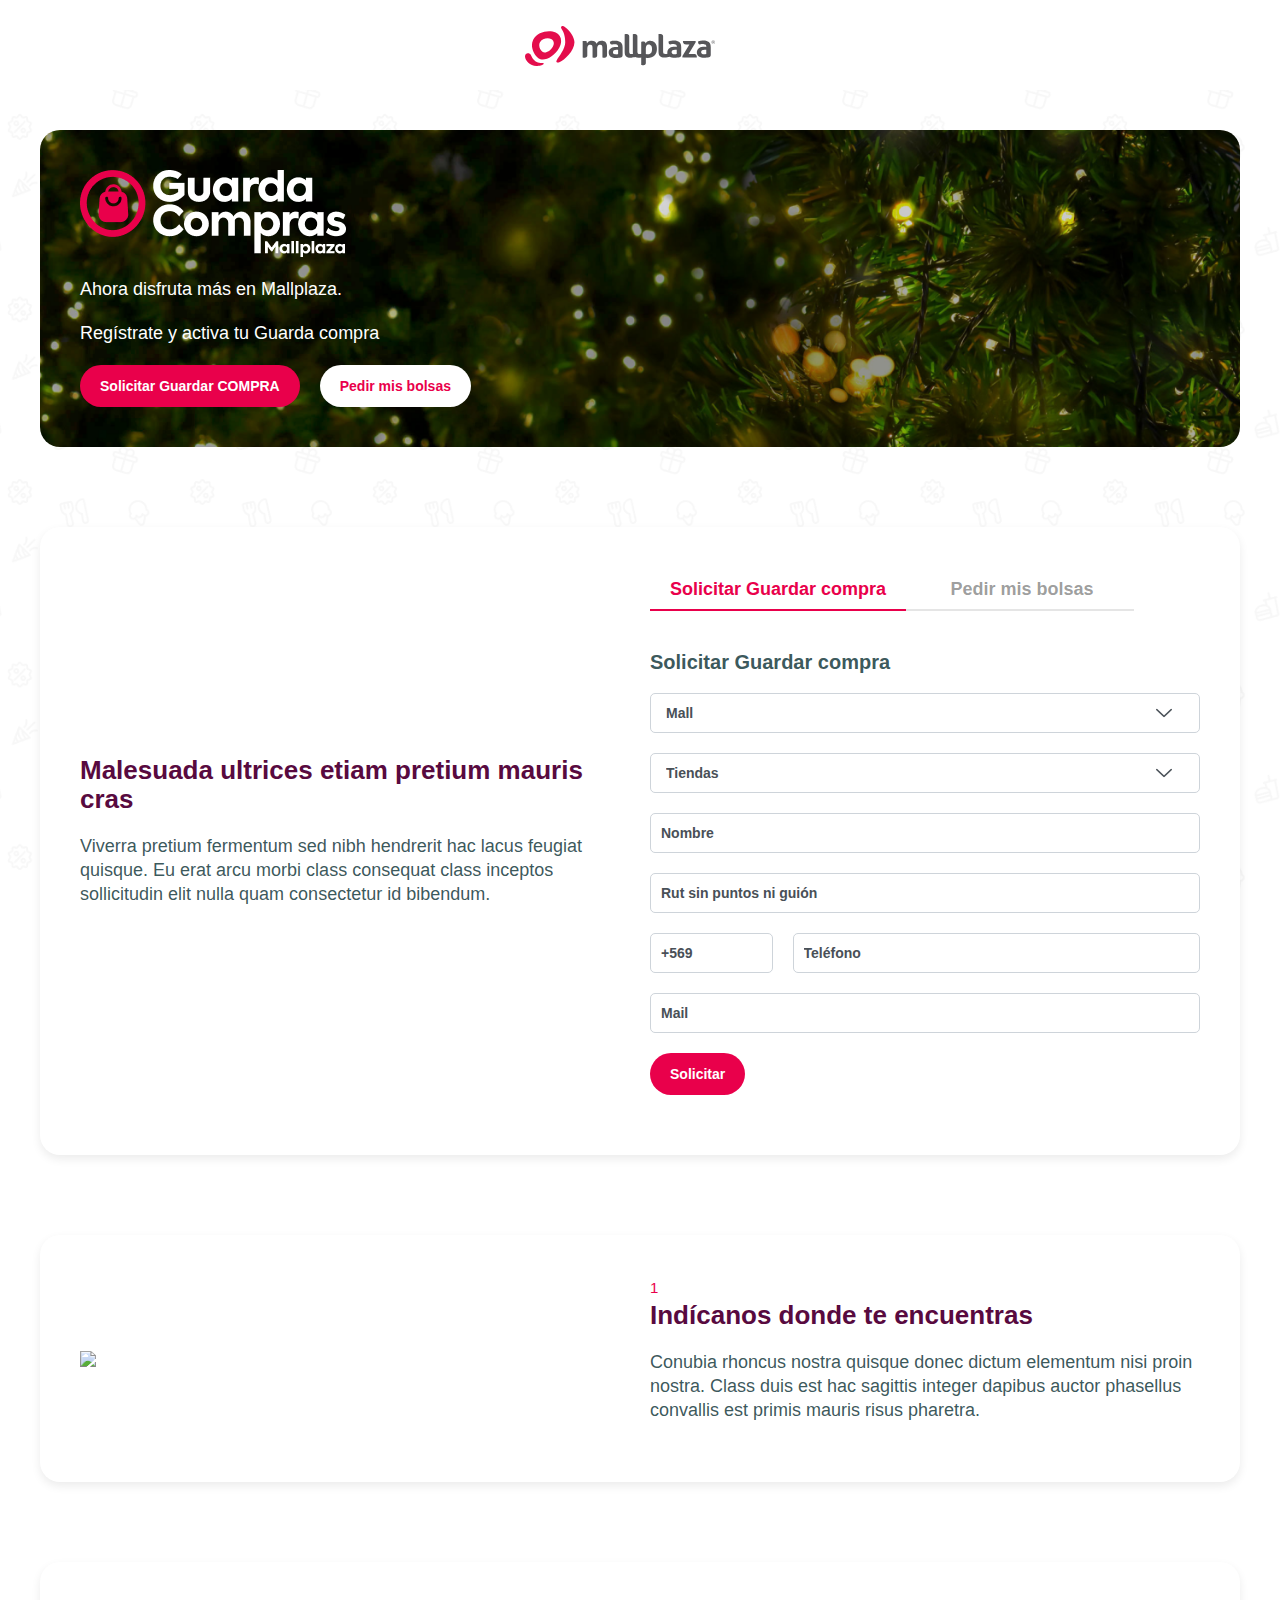
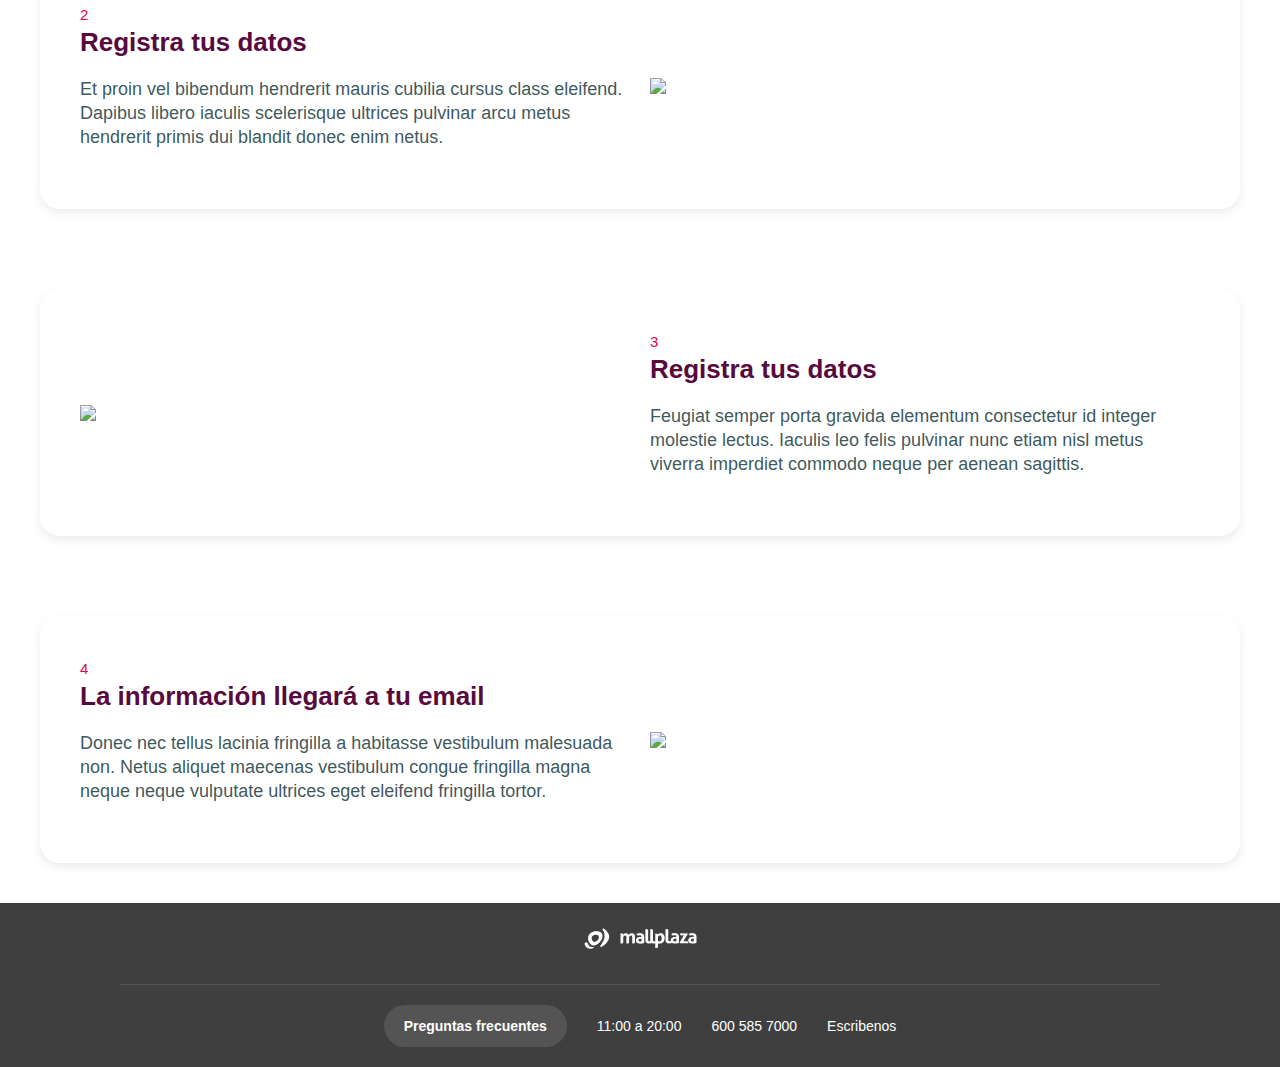
==== index.html @ b2e45ada "fix" ====
<!DOCTYPE html>
<html lang="es">
  <head>
    <title>Mall Plaza Guarda Compras</title>
    <meta charset="UTF-8">
    <link href="./img/icons/Isotipo_verde.svg" rel="shortcut icon">
    <link rel="stylesheet" href="https://fonts.googleapis.com/css2?family=Material+Symbols+Rounded:opsz,wght,FILL,GRAD@48,400,0,0">
    <meta name="viewport" content="width=device-width, initial-scale=1, maximum-scale=1">
    <link href="css/main.css?v=92781" rel="stylesheet" type="text/css">
    <script src="js/main.js?v=92781" type="text/javascript"></script>
    <!-- Meta tags facebook-->
    <meta property="og:title" content="#">
    <meta property="og:description" content="#">
    <meta property="og:image" content="#">
    <!-- Meta tags twitter cards-->
    <meta name="twitter:card" content="summary_large_image">
    <meta name="twitter:title" content="#">
    <meta name="twitter:description" content="#">
    <meta name="twitter:image" content="#">
  </head>
  <body>
    <header>
      <div class="header__primary">
        <div class="header__wrap">
          <div class="header__inner">
            <div class="header__logo"><a href="index.html"><img src="./img/icons/logo-mallplaza.svg"></a></div>
          </div>
        </div>
      </div>
    </header>
    <div id="sections">
      <section class="section--main">
        <div class="section__wrap"> 
          <div class="section__body">
            <div class="section__bg"> 
              <div class="bg"><img src="img/uploads/background-1.png"></div>
            </div>
            <div class="section__content">
              <div class="section__image"> <img src="img/icons/logo-guardacompras.png"></div>
              <p class="section__description">Ahora disfruta más en Mallplaza. </p>
              <p class="section__description">Regístrate y activa tu Guarda compra</p>
              <div class="section__buttons"><a data-goto=".section--form" data-tabs-1 class="btn">Solicitar Guardar COMPRA</a><a data-goto=".section--form" data-tabs-2 class="btn btn--white">Pedir mis bolsas</a></div>
            </div>
          </div>
        </div>
      </section>
      <section class="section--form">
        <div class="section__wrap">
          <div class="section__body">
            <div class="cols"> 
              <div class="section__flex"> 
                <div class="col-md-6">
                  <div class="section__content"> 
                    <h3 class="section__title">Malesuada ultrices etiam pretium mauris cras
                    </h3>
                    <p class="section__description">Viverra pretium fermentum sed nibh hendrerit hac lacus feugiat quisque. Eu erat arcu morbi class consequat class inceptos sollicitudin elit nulla quam consectetur id bibendum.
                    </p>
                  </div>
                </div>
                <div class="col-md-6">
                  <div class="section__tabs">
                    <div class="tabs"> 
                      <div class="tabs__header">
                        <div class="tab tab--option1 tab--current">Solicitar Guardar compra</div>
                        <div class="tab tab--option2">Pedir mis bolsas</div>
                      </div>
                      <div class="tabs__body">
                        <div class="tab tab--current">
                          <div class="section__form">
                            <h4>Solicitar Guardar compra</h4>
                            <form class="form">
                              <div class="cols"> 
                                <div class="col-md-12"> 
                                  <div class="form__element"> 
                                    <div class="form__input"> 
                                      <select name="#">
                                        <option value="#" disabled selected>Mall</option>
                                        <option value="#">Nulla curabitur placerat
                                        </option>
                                        <option value="#">Per luctus maecenas
                                        </option>
                                        <option value="#">Velit faucibus morbi
                                        </option>
                                        <option value="#">Sollicitudin imperdiet urna
                                        </option>
                                        <option value="#">In sem ultrices
                                        </option>
                                        <option value="#">Dictumst habitant varius
                                        </option>
                                      </select>
                                    </div>
                                  </div>
                                </div>
                                <div class="col-md-12"> 
                                  <div class="form__element"> 
                                    <div class="form__input"> 
                                      <select name="#">
                                        <option value="#" disabled selected>Tiendas</option>
                                        <option value="#">Est vitae tempus
                                        </option>
                                        <option value="#">Inceptos nunc condimentum
                                        </option>
                                        <option value="#">Tincidunt a nam
                                        </option>
                                        <option value="#">Faucibus mauris tincidunt
                                        </option>
                                        <option value="#">Imperdiet libero tortor
                                        </option>
                                        <option value="#">In consequat id
                                        </option>
                                      </select>
                                    </div>
                                  </div>
                                </div>
                                <div class="col-md-12"> 
                                  <div class="form__element"> 
                                    <div class="form__input"> 
                                      <input type="text" name="#" placeholder="Nombre">
                                    </div>
                                  </div>
                                </div>
                                <div class="col-md-12"> 
                                  <div class="form__element"> 
                                    <div class="form__input"> 
                                      <input type="text" name="#" placeholder="Rut sin puntos ni guión">
                                    </div>
                                  </div>
                                </div>
                                <div class="col-md-3">
                                  <div class="form__element"> 
                                    <div class="form__input"> 
                                      <input type="text" name="#" value="+569" disabled>
                                    </div>
                                  </div>
                                </div>
                                <div class="col-md-9">
                                  <div class="form__element"> 
                                    <div class="form__input"> 
                                      <input type="text" name="#" placeholder="Teléfono">
                                    </div>
                                  </div>
                                </div>
                                <div class="col-md-12">
                                  <div class="form__element"> 
                                    <div class="form__input"> 
                                      <input type="text" name="#" placeholder="Mail">
                                    </div>
                                  </div>
                                </div>
                                <div class="col-md-12">
                                  <button class="btn">Solicitar</button>
                                </div>
                              </div>
                            </form>
                          </div>
                        </div>
                        <div class="tab">
                          <div class="section__form">
                            <h4>Pedir mis bolsas</h4>
                            <form class="form">
                              <div class="cols"> 
                                <div class="col-md-12"> 
                                  <div class="form__element"> 
                                    <div class="form__input"> 
                                      <select name="#">
                                        <option value="#" disabled selected>Mall</option>
                                        <option value="#">Maecenas ornare dui
                                        </option>
                                        <option value="#">Himenaeos accumsan eleifend
                                        </option>
                                        <option value="#">Odio tincidunt libero
                                        </option>
                                        <option value="#">Dui sem nunc
                                        </option>
                                        <option value="#">Mattis justo massa
                                        </option>
                                        <option value="#">Cursus cursus et
                                        </option>
                                      </select>
                                    </div>
                                  </div>
                                </div>
                                <div class="col-md-12"> 
                                  <div class="form__element"> 
                                    <div class="form__input"> 
                                      <select name="#">
                                        <option value="#" disabled selected>Tiendas</option>
                                        <option value="#">Venenatis at egestas
                                        </option>
                                        <option value="#">Etiam volutpat convallis
                                        </option>
                                        <option value="#">Mauris cras tempor
                                        </option>
                                        <option value="#">Nunc accumsan iaculis
                                        </option>
                                        <option value="#">Dapibus suscipit nunc
                                        </option>
                                        <option value="#">Venenatis nam iaculis
                                        </option>
                                      </select>
                                    </div>
                                  </div>
                                </div>
                                <div class="col-md-12"> 
                                  <div class="form__element"> 
                                    <div class="form__input"> 
                                      <input type="text" name="#" placeholder="Nombre">
                                    </div>
                                  </div>
                                </div>
                                <div class="col-md-12"> 
                                  <div class="form__element"> 
                                    <div class="form__input"> 
                                      <input type="text" name="#" placeholder="Rut sin puntos ni guión">
                                    </div>
                                  </div>
                                </div>
                                <div class="col-md-3">
                                  <div class="form__element"> 
                                    <div class="form__input"> 
                                      <input type="text" name="#" value="+569" disabled>
                                    </div>
                                  </div>
                                </div>
                                <div class="col-md-9">
                                  <div class="form__element"> 
                                    <div class="form__input"> 
                                      <input type="text" name="#" placeholder="Teléfono">
                                    </div>
                                  </div>
                                </div>
                                <div class="col-md-12">
                                  <div class="form__element"> 
                                    <div class="form__input"> 
                                      <input type="text" name="#" placeholder="Mail">
                                    </div>
                                  </div>
                                </div>
                                <div class="col-md-12">
                                  <button class="btn">Solicitar</button>
                                </div>
                              </div>
                            </form>
                          </div>
                        </div>
                      </div>
                    </div>
                  </div>
                </div>
              </div>
            </div>
          </div>
        </div>
      </section>
      <section class="section--media"> 
        <div class="section__wrap"> 
          <div class="section__body"> 
            <div class="cols"> 
              <div class="section__flex"> 
                <div class="col-md-6"> 
                  <div class="section__image"><img src="img/uploads/image-1.png"></div>
                </div>
                <div class="col-md-6"> 
                  <div class="section__content"><span class="section__step">1</span>
                    <h3 class="section__title">Indícanos donde te encuentras</h3>
                    <p class="section__description">Conubia rhoncus nostra quisque donec dictum elementum nisi proin nostra. Class duis est hac sagittis integer dapibus auctor phasellus convallis est primis mauris risus pharetra.
                    </p>
                  </div>
                </div>
              </div>
            </div>
          </div>
        </div>
      </section>
      <section class="section--media"> 
        <div class="section__wrap"> 
          <div class="section__body"> 
            <div class="cols"> 
              <div class="section__flex"> 
                <div class="col-md-6 col-md-push-6"> 
                  <div class="section__image"><img src="img/uploads/image-2.png"></div>
                </div>
                <div class="col-md-6 col-md-pull-6"> 
                  <div class="section__content"><span class="section__step">2</span>
                    <h3 class="section__title">Registra tus datos</h3>
                    <p class="section__description">Et proin vel bibendum hendrerit mauris cubilia cursus class eleifend. Dapibus libero iaculis scelerisque ultrices pulvinar arcu metus hendrerit primis dui blandit donec enim netus.
                    </p>
                  </div>
                </div>
              </div>
            </div>
          </div>
        </div>
      </section>
      <section class="section--media"> 
        <div class="section__wrap"> 
          <div class="section__body"> 
            <div class="cols"> 
              <div class="section__flex"> 
                <div class="col-md-6"> 
                  <div class="section__image"><img src="img/uploads/image-3.png"></div>
                </div>
                <div class="col-md-6"> 
                  <div class="section__content"><span class="section__step">3</span>
                    <h3 class="section__title">Registra tus datos</h3>
                    <p class="section__description">Feugiat semper porta gravida elementum consectetur id integer molestie lectus. Iaculis leo felis pulvinar nunc etiam nisl metus viverra imperdiet commodo neque per aenean sagittis.
                    </p>
                  </div>
                </div>
              </div>
            </div>
          </div>
        </div>
      </section>
      <section class="section--media"> 
        <div class="section__wrap"> 
          <div class="section__body"> 
            <div class="cols"> 
              <div class="section__flex"> 
                <div class="col-md-6 col-md-push-6"> 
                  <div class="section__image"><img src="img/uploads/image-4.png"></div>
                </div>
                <div class="col-md-6 col-md-pull-6"> 
                  <div class="section__content"><span class="section__step">4</span>
                    <h3 class="section__title">La información llegará a tu email</h3>
                    <p class="section__description">Donec nec tellus lacinia fringilla a habitasse vestibulum malesuada non. Netus aliquet maecenas vestibulum congue fringilla magna neque neque vulputate ultrices eget eleifend fringilla tortor.
                    </p>
                  </div>
                </div>
              </div>
            </div>
          </div>
        </div>
      </section>
    </div>
    <footer>
      <div class="footer__wrap"> 
        <div class="footer__logos"> <img src="./img/uploads/Vector.png"><img src="./img/uploads/Vector-1.png"></div>
        <div class="footer__icons">
          <ul>
            <li href="#" class="a btn">Preguntas frecuentes</li>
            <li class="footer__hour">11:00 a 20:00</li>
            <li class="p footer__phone">600 585 7000</li>
            <li class="p footer__mail">Escribenos</li>
          </ul>
        </div>
      </div>
    </footer>
  </body>
</html>
---- css/main.css ----
span {
  color: #e9004b;
}
.clearfix:before,
.clearfix:after {
  content: " ";
  display: table;
}
.clearfix:after {
  clear: both;
}
.pull-right {
  float: right !important;
}
.pull-left {
  float: left !important;
}
.hide {
  display: none !important;
}
.show {
  display: block !important;
}
.invisible {
  visibility: hidden;
}
.hidden {
  display: none !important;
}
.affix {
  position: fixed;
}
* {
  margin: 0;
  padding: 0;
  border: 0;
  outline: 0;
  -moz-box-sizing: border-box;
       box-sizing: border-box;
}
body {
  -webkit-font-smoothing: antialiased;
  background: url("../img/uploads/fondo-body-mallplaza.png") no-repeat center center fixed;
  background-size: cover;
}
body,
button,
input,
textarea,
select {
  font-family: 'AktivGrotesk ', sans-serif;
  font-size: 16px;
  line-height: 22px;
  color: rgba(6,44,48,0.8);
}
a,
button,
input,
textarea,
select {
  transition: 0.2s ease;
}
a {
  color: rgba(6,44,48,0.8);
  text-decoration: none;
}
a.a-classic {
  text-decoration: underline;
}
a:hover {
  cursor: pointer;
}
button:hover,
select:hover,
label:hover,
input[type='checkbox']:hover,
input[type='radio']:hover {
  cursor: pointer;
}
h1,
h2,
h3,
h4,
h5,
.h1,
.h2,
.h3,
.h4,
.h5 {
  margin-bottom: 20px;
  font-family: 'AktivGrotesk ', sans-serif;
  font-weight: 600;
}
p {
  margin-bottom: 20px;
}
h1,
.h1 {
  font-size: 32px;
  line-height: 36px;
}
@media (min-width: 960px) {
  h1,
  .h1 {
    font-size: 50px;
    line-height: 56px;
  }
}
h2,
.h2 {
  font-size: 26px;
  line-height: 29px;
}
@media (min-width: 720px) {
  h2,
  .h2 {
    font-size: 32px;
    line-height: 36px;
  }
}
h3,
.h3 {
  font-size: 20px;
  line-height: 22px;
}
@media (min-width: 480px) {
  h3,
  .h3 {
    font-size: 26px;
    line-height: 29px;
  }
}
h4,
.h4 {
  font-size: 16px;
  line-height: 22px;
}
@media (min-width: 480px) {
  h4,
  .h4 {
    font-size: 20px;
    line-height: 22px;
  }
}
h5,
.h5 {
  font-size: 14px;
  line-height: 16px;
}
ul,
ol {
  list-style-type: none;
}
img {
  display: block;
  width: auto;
  height: auto;
  max-width: 100%;
  margin: 0 auto;
}
svg {
  display: block;
  max-width: 100%;
}
.material-symbols-rounded {
  color: #e9004b;
}
.col-xs-1,
.col-sm-1,
.col-md-1,
.col-lg-1,
.col-xs-2,
.col-sm-2,
.col-md-2,
.col-lg-2,
.col-xs-3,
.col-sm-3,
.col-md-3,
.col-lg-3,
.col-xs-4,
.col-sm-4,
.col-md-4,
.col-lg-4,
.col-xs-5,
.col-sm-5,
.col-md-5,
.col-lg-5,
.col-xs-6,
.col-sm-6,
.col-md-6,
.col-lg-6,
.col-xs-7,
.col-sm-7,
.col-md-7,
.col-lg-7,
.col-xs-8,
.col-sm-8,
.col-md-8,
.col-lg-8,
.col-xs-9,
.col-sm-9,
.col-md-9,
.col-lg-9,
.col-xs-10,
.col-sm-10,
.col-md-10,
.col-lg-10,
.col-xs-11,
.col-sm-11,
.col-md-11,
.col-lg-11,
.col-xs-12,
.col-sm-12,
.col-md-12,
.col-lg-12 {
  position: relative;
  min-height: 1px;
  padding-left: 10px;
  padding-right: 10px;
}
.row {
  margin-left: -10px;
  margin-right: -10px;
}
.row:before,
.row:after {
  content: " ";
  display: table;
}
.row:after {
  clear: both;
}
.cols {
  margin-left: -10px;
  margin-right: -10px;
}
.cols:before,
.cols:after {
  content: " ";
  display: table;
}
.cols:after {
  clear: both;
}
.cols>div {
  -moz-box-sizing: border-box;
       box-sizing: border-box;
  margin-bottom: 20px;
}
.cols:last-child {
  margin-bottom: -20px;
}
.cols.cols--0 {
  margin-left: 0;
  margin-right: 0;
}
.cols.cols--0:before,
.cols.cols--0:after {
  content: " ";
  display: table;
}
.cols.cols--0:after {
  clear: both;
}
.cols.cols--0>div {
  padding-left: 0;
  padding-right: 0;
  margin-bottom: 0;
}
.cols.cols--0:last-child {
  margin-bottom: 0;
}
.cols.cols--sm {
  margin-left: -5px;
  margin-right: -5px;
}
.cols.cols--sm:before,
.cols.cols--sm:after {
  content: " ";
  display: table;
}
.cols.cols--sm:after {
  clear: both;
}
.cols.cols--sm>div {
  padding-left: 5px;
  padding-right: 5px;
  margin-bottom: 10px;
}
.cols.cols--sm:last-child {
  margin-bottom: -10px;
}
@media (max-width: 720px) {
  .cols.cols--scroll {
    overflow: auto;
    -webkit-overflow-scrolling: touch;
    white-space: nowrap;
    margin: 0 -20px -20px;
    padding: 0 20px 20px;
  }
  .cols.cols--scroll>div {
    display: inline-block;
    vertical-align: top;
    width: 300px;
    white-space: normal;
    margin: 0;
  }
  .cols.cols--scroll>div:last-child {
    margin-right: 15px;
  }
}
@media (max-width: 720px) {
  .cols.cols--min {
    margin-left: 0;
    margin-right: 0;
    margin-left: -5px;
    margin-right: -5px;
  }
  .cols.cols--min:before,
  .cols.cols--min:after {
    content: " ";
    display: table;
  }
  .cols.cols--min:after {
    clear: both;
  }
  .cols.cols--min>div {
    padding-left: 5px;
    padding-right: 5px;
    margin-bottom: 10px;
  }
  .cols.cols--min:last-child {
    margin-bottom: -10px;
  }
}
@media (min-width: 960px) {
  .cols.cols--md {
    margin-left: -20px;
    margin-right: -20px;
  }
  .cols.cols--md:before,
  .cols.cols--md:after {
    content: " ";
    display: table;
  }
  .cols.cols--md:after {
    clear: both;
  }
  .cols.cols--md>div {
    padding-left: 20px;
    padding-right: 20px;
    margin-bottom: 40px;
  }
  .cols.cols--md:last-child {
    margin-bottom: -40px;
  }
}
@media (min-width: 960px) {
  .cols.cols-gutter-2 {
    margin-left: -20px;
    margin-right: -20px;
  }
  .cols.cols-gutter-2:before,
  .cols.cols-gutter-2:after {
    content: " ";
    display: table;
  }
  .cols.cols-gutter-2:after {
    clear: both;
  }
  .cols.cols-gutter-2>div {
    padding-left: 20px;
    padding-right: 20px;
    margin-bottom: 40px;
  }
  .cols.cols-gutter-2:last-child {
    margin-bottom: -40px;
  }
}
.cols .col-xs-p20 {
  width: 20%;
  float: left;
}
@media (min-width: 480px) {
  .cols .col-sm-p20 {
    width: 20%;
    float: left;
  }
}
@media (min-width: 720px) {
  .cols .col-md-p20 {
    width: 20%;
    float: left;
  }
}
@media (min-width: 960px) {
  .cols .col-lg-p20 {
    width: 20%;
    float: left;
  }
}
.cols .col-xs-p12 {
  width: 12.5%;
  float: left;
}
@media (min-width: 480px) {
  .cols .col-sm-p12 {
    width: 12.5%;
    float: left;
  }
}
@media (min-width: 720px) {
  .cols .col-md-p12 {
    width: 12.5%;
    float: left;
  }
}
@media (min-width: 960px) {
  .cols .col-lg-p12 {
    width: 12.5%;
    float: left;
  }
}
.col-xs-1,
.col-xs-2,
.col-xs-3,
.col-xs-4,
.col-xs-5,
.col-xs-6,
.col-xs-7,
.col-xs-8,
.col-xs-9,
.col-xs-10,
.col-xs-11,
.col-xs-12 {
  float: left;
}
.col-xs-12 {
  width: 100%;
}
.col-xs-11 {
  width: 91.66666666666666%;
}
.col-xs-10 {
  width: 83.33333333333334%;
}
.col-xs-9 {
  width: 75%;
}
.col-xs-8 {
  width: 66.66666666666666%;
}
.col-xs-7 {
  width: 58.333333333333336%;
}
.col-xs-6 {
  width: 50%;
}
.col-xs-5 {
  width: 41.66666666666667%;
}
.col-xs-4 {
  width: 33.33333333333333%;
}
.col-xs-3 {
  width: 25%;
}
.col-xs-2 {
  width: 16.666666666666664%;
}
.col-xs-1 {
  width: 8.333333333333332%;
}
.col-xs-pull-12 {
  right: 100%;
}
.col-xs-pull-11 {
  right: 91.66666666666666%;
}
.col-xs-pull-10 {
  right: 83.33333333333334%;
}
.col-xs-pull-9 {
  right: 75%;
}
.col-xs-pull-8 {
  right: 66.66666666666666%;
}
.col-xs-pull-7 {
  right: 58.333333333333336%;
}
.col-xs-pull-6 {
  right: 50%;
}
.col-xs-pull-5 {
  right: 41.66666666666667%;
}
.col-xs-pull-4 {
  right: 33.33333333333333%;
}
.col-xs-pull-3 {
  right: 25%;
}
.col-xs-pull-2 {
  right: 16.666666666666664%;
}
.col-xs-pull-1 {
  right: 8.333333333333332%;
}
.col-xs-pull-0 {
  right: auto;
}
.col-xs-push-12 {
  left: 100%;
}
.col-xs-push-11 {
  left: 91.66666666666666%;
}
.col-xs-push-10 {
  left: 83.33333333333334%;
}
.col-xs-push-9 {
  left: 75%;
}
.col-xs-push-8 {
  left: 66.66666666666666%;
}
.col-xs-push-7 {
  left: 58.333333333333336%;
}
.col-xs-push-6 {
  left: 50%;
}
.col-xs-push-5 {
  left: 41.66666666666667%;
}
.col-xs-push-4 {
  left: 33.33333333333333%;
}
.col-xs-push-3 {
  left: 25%;
}
.col-xs-push-2 {
  left: 16.666666666666664%;
}
.col-xs-push-1 {
  left: 8.333333333333332%;
}
.col-xs-push-0 {
  left: auto;
}
.col-xs-offset-12 {
  margin-left: 100%;
}
.col-xs-offset-11 {
  margin-left: 91.66666666666666%;
}
.col-xs-offset-10 {
  margin-left: 83.33333333333334%;
}
.col-xs-offset-9 {
  margin-left: 75%;
}
.col-xs-offset-8 {
  margin-left: 66.66666666666666%;
}
.col-xs-offset-7 {
  margin-left: 58.333333333333336%;
}
.col-xs-offset-6 {
  margin-left: 50%;
}
.col-xs-offset-5 {
  margin-left: 41.66666666666667%;
}
.col-xs-offset-4 {
  margin-left: 33.33333333333333%;
}
.col-xs-offset-3 {
  margin-left: 25%;
}
.col-xs-offset-2 {
  margin-left: 16.666666666666664%;
}
.col-xs-offset-1 {
  margin-left: 8.333333333333332%;
}
.col-xs-offset-0 {
  margin-left: 0;
}
@media (min-width: 480px) {
  .col-sm-1,
  .col-sm-2,
  .col-sm-3,
  .col-sm-4,
  .col-sm-5,
  .col-sm-6,
  .col-sm-7,
  .col-sm-8,
  .col-sm-9,
  .col-sm-10,
  .col-sm-11,
  .col-sm-12 {
    float: left;
  }
  .col-sm-12 {
    width: 100%;
  }
  .col-sm-11 {
    width: 91.66666666666666%;
  }
  .col-sm-10 {
    width: 83.33333333333334%;
  }
  .col-sm-9 {
    width: 75%;
  }
  .col-sm-8 {
    width: 66.66666666666666%;
  }
  .col-sm-7 {
    width: 58.333333333333336%;
  }
  .col-sm-6 {
    width: 50%;
  }
  .col-sm-5 {
    width: 41.66666666666667%;
  }
  .col-sm-4 {
    width: 33.33333333333333%;
  }
  .col-sm-3 {
    width: 25%;
  }
  .col-sm-2 {
    width: 16.666666666666664%;
  }
  .col-sm-1 {
    width: 8.333333333333332%;
  }
  .col-sm-pull-12 {
    right: 100%;
  }
  .col-sm-pull-11 {
    right: 91.66666666666666%;
  }
  .col-sm-pull-10 {
    right: 83.33333333333334%;
  }
  .col-sm-pull-9 {
    right: 75%;
  }
  .col-sm-pull-8 {
    right: 66.66666666666666%;
  }
  .col-sm-pull-7 {
    right: 58.333333333333336%;
  }
  .col-sm-pull-6 {
    right: 50%;
  }
  .col-sm-pull-5 {
    right: 41.66666666666667%;
  }
  .col-sm-pull-4 {
    right: 33.33333333333333%;
  }
  .col-sm-pull-3 {
    right: 25%;
  }
  .col-sm-pull-2 {
    right: 16.666666666666664%;
  }
  .col-sm-pull-1 {
    right: 8.333333333333332%;
  }
  .col-sm-pull-0 {
    right: auto;
  }
  .col-sm-push-12 {
    left: 100%;
  }
  .col-sm-push-11 {
    left: 91.66666666666666%;
  }
  .col-sm-push-10 {
    left: 83.33333333333334%;
  }
  .col-sm-push-9 {
    left: 75%;
  }
  .col-sm-push-8 {
    left: 66.66666666666666%;
  }
  .col-sm-push-7 {
    left: 58.333333333333336%;
  }
  .col-sm-push-6 {
    left: 50%;
  }
  .col-sm-push-5 {
    left: 41.66666666666667%;
  }
  .col-sm-push-4 {
    left: 33.33333333333333%;
  }
  .col-sm-push-3 {
    left: 25%;
  }
  .col-sm-push-2 {
    left: 16.666666666666664%;
  }
  .col-sm-push-1 {
    left: 8.333333333333332%;
  }
  .col-sm-push-0 {
    left: auto;
  }
  .col-sm-offset-12 {
    margin-left: 100%;
  }
  .col-sm-offset-11 {
    margin-left: 91.66666666666666%;
  }
  .col-sm-offset-10 {
    margin-left: 83.33333333333334%;
  }
  .col-sm-offset-9 {
    margin-left: 75%;
  }
  .col-sm-offset-8 {
    margin-left: 66.66666666666666%;
  }
  .col-sm-offset-7 {
    margin-left: 58.333333333333336%;
  }
  .col-sm-offset-6 {
    margin-left: 50%;
  }
  .col-sm-offset-5 {
    margin-left: 41.66666666666667%;
  }
  .col-sm-offset-4 {
    margin-left: 33.33333333333333%;
  }
  .col-sm-offset-3 {
    margin-left: 25%;
  }
  .col-sm-offset-2 {
    margin-left: 16.666666666666664%;
  }
  .col-sm-offset-1 {
    margin-left: 8.333333333333332%;
  }
  .col-sm-offset-0 {
    margin-left: 0;
  }
}
@media (min-width: 720px) {
  .col-md-1,
  .col-md-2,
  .col-md-3,
  .col-md-4,
  .col-md-5,
  .col-md-6,
  .col-md-7,
  .col-md-8,
  .col-md-9,
  .col-md-10,
  .col-md-11,
  .col-md-12 {
    float: left;
  }
  .col-md-12 {
    width: 100%;
  }
  .col-md-11 {
    width: 91.66666666666666%;
  }
  .col-md-10 {
    width: 83.33333333333334%;
  }
  .col-md-9 {
    width: 75%;
  }
  .col-md-8 {
    width: 66.66666666666666%;
  }
  .col-md-7 {
    width: 58.333333333333336%;
  }
  .col-md-6 {
    width: 50%;
  }
  .col-md-5 {
    width: 41.66666666666667%;
  }
  .col-md-4 {
    width: 33.33333333333333%;
  }
  .col-md-3 {
    width: 25%;
  }
  .col-md-2 {
    width: 16.666666666666664%;
  }
  .col-md-1 {
    width: 8.333333333333332%;
  }
  .col-md-pull-12 {
    right: 100%;
  }
  .col-md-pull-11 {
    right: 91.66666666666666%;
  }
  .col-md-pull-10 {
    right: 83.33333333333334%;
  }
  .col-md-pull-9 {
    right: 75%;
  }
  .col-md-pull-8 {
    right: 66.66666666666666%;
  }
  .col-md-pull-7 {
    right: 58.333333333333336%;
  }
  .col-md-pull-6 {
    right: 50%;
  }
  .col-md-pull-5 {
    right: 41.66666666666667%;
  }
  .col-md-pull-4 {
    right: 33.33333333333333%;
  }
  .col-md-pull-3 {
    right: 25%;
  }
  .col-md-pull-2 {
    right: 16.666666666666664%;
  }
  .col-md-pull-1 {
    right: 8.333333333333332%;
  }
  .col-md-pull-0 {
    right: auto;
  }
  .col-md-push-12 {
    left: 100%;
  }
  .col-md-push-11 {
    left: 91.66666666666666%;
  }
  .col-md-push-10 {
    left: 83.33333333333334%;
  }
  .col-md-push-9 {
    left: 75%;
  }
  .col-md-push-8 {
    left: 66.66666666666666%;
  }
  .col-md-push-7 {
    left: 58.333333333333336%;
  }
  .col-md-push-6 {
    left: 50%;
  }
  .col-md-push-5 {
    left: 41.66666666666667%;
  }
  .col-md-push-4 {
    left: 33.33333333333333%;
  }
  .col-md-push-3 {
    left: 25%;
  }
  .col-md-push-2 {
    left: 16.666666666666664%;
  }
  .col-md-push-1 {
    left: 8.333333333333332%;
  }
  .col-md-push-0 {
    left: auto;
  }
  .col-md-offset-12 {
    margin-left: 100%;
  }
  .col-md-offset-11 {
    margin-left: 91.66666666666666%;
  }
  .col-md-offset-10 {
    margin-left: 83.33333333333334%;
  }
  .col-md-offset-9 {
    margin-left: 75%;
  }
  .col-md-offset-8 {
    margin-left: 66.66666666666666%;
  }
  .col-md-offset-7 {
    margin-left: 58.333333333333336%;
  }
  .col-md-offset-6 {
    margin-left: 50%;
  }
  .col-md-offset-5 {
    margin-left: 41.66666666666667%;
  }
  .col-md-offset-4 {
    margin-left: 33.33333333333333%;
  }
  .col-md-offset-3 {
    margin-left: 25%;
  }
  .col-md-offset-2 {
    margin-left: 16.666666666666664%;
  }
  .col-md-offset-1 {
    margin-left: 8.333333333333332%;
  }
  .col-md-offset-0 {
    margin-left: 0;
  }
}
@media (min-width: 960px) {
  .col-lg-1,
  .col-lg-2,
  .col-lg-3,
  .col-lg-4,
  .col-lg-5,
  .col-lg-6,
  .col-lg-7,
  .col-lg-8,
  .col-lg-9,
  .col-lg-10,
  .col-lg-11,
  .col-lg-12 {
    float: left;
  }
  .col-lg-12 {
    width: 100%;
  }
  .col-lg-11 {
    width: 91.66666666666666%;
  }
  .col-lg-10 {
    width: 83.33333333333334%;
  }
  .col-lg-9 {
    width: 75%;
  }
  .col-lg-8 {
    width: 66.66666666666666%;
  }
  .col-lg-7 {
    width: 58.333333333333336%;
  }
  .col-lg-6 {
    width: 50%;
  }
  .col-lg-5 {
    width: 41.66666666666667%;
  }
  .col-lg-4 {
    width: 33.33333333333333%;
  }
  .col-lg-3 {
    width: 25%;
  }
  .col-lg-2 {
    width: 16.666666666666664%;
  }
  .col-lg-1 {
    width: 8.333333333333332%;
  }
  .col-lg-pull-12 {
    right: 100%;
  }
  .col-lg-pull-11 {
    right: 91.66666666666666%;
  }
  .col-lg-pull-10 {
    right: 83.33333333333334%;
  }
  .col-lg-pull-9 {
    right: 75%;
  }
  .col-lg-pull-8 {
    right: 66.66666666666666%;
  }
  .col-lg-pull-7 {
    right: 58.333333333333336%;
  }
  .col-lg-pull-6 {
    right: 50%;
  }
  .col-lg-pull-5 {
    right: 41.66666666666667%;
  }
  .col-lg-pull-4 {
    right: 33.33333333333333%;
  }
  .col-lg-pull-3 {
    right: 25%;
  }
  .col-lg-pull-2 {
    right: 16.666666666666664%;
  }
  .col-lg-pull-1 {
    right: 8.333333333333332%;
  }
  .col-lg-pull-0 {
    right: auto;
  }
  .col-lg-push-12 {
    left: 100%;
  }
  .col-lg-push-11 {
    left: 91.66666666666666%;
  }
  .col-lg-push-10 {
    left: 83.33333333333334%;
  }
  .col-lg-push-9 {
    left: 75%;
  }
  .col-lg-push-8 {
    left: 66.66666666666666%;
  }
  .col-lg-push-7 {
    left: 58.333333333333336%;
  }
  .col-lg-push-6 {
    left: 50%;
  }
  .col-lg-push-5 {
    left: 41.66666666666667%;
  }
  .col-lg-push-4 {
    left: 33.33333333333333%;
  }
  .col-lg-push-3 {
    left: 25%;
  }
  .col-lg-push-2 {
    left: 16.666666666666664%;
  }
  .col-lg-push-1 {
    left: 8.333333333333332%;
  }
  .col-lg-push-0 {
    left: auto;
  }
  .col-lg-offset-12 {
    margin-left: 100%;
  }
  .col-lg-offset-11 {
    margin-left: 91.66666666666666%;
  }
  .col-lg-offset-10 {
    margin-left: 83.33333333333334%;
  }
  .col-lg-offset-9 {
    margin-left: 75%;
  }
  .col-lg-offset-8 {
    margin-left: 66.66666666666666%;
  }
  .col-lg-offset-7 {
    margin-left: 58.333333333333336%;
  }
  .col-lg-offset-6 {
    margin-left: 50%;
  }
  .col-lg-offset-5 {
    margin-left: 41.66666666666667%;
  }
  .col-lg-offset-4 {
    margin-left: 33.33333333333333%;
  }
  .col-lg-offset-3 {
    margin-left: 25%;
  }
  .col-lg-offset-2 {
    margin-left: 16.666666666666664%;
  }
  .col-lg-offset-1 {
    margin-left: 8.333333333333332%;
  }
  .col-lg-offset-0 {
    margin-left: 0;
  }
}
@-webkit-keyframes fadeIn {
  0% {
    opacity: 0;
  }
}
@keyframes fadeIn {
  0% {
    opacity: 0;
  }
}
@-webkit-keyframes fadeOut {
  100% {
    opacity: 0;
  }
}
@keyframes fadeOut {
  100% {
    opacity: 0;
  }
}
@-webkit-keyframes slideUp {
  0% {
    -webkit-transform: translateY(100%);
            transform: translateY(100%);
  }
}
@keyframes slideUp {
  0% {
    -webkit-transform: translateY(100%);
            transform: translateY(100%);
  }
}
@-webkit-keyframes slideFadeUp {
  0% {
    -webkit-transform: translateY(20px);
            transform: translateY(20px);
    opacity: 0;
  }
}
@keyframes slideFadeUp {
  0% {
    -webkit-transform: translateY(20px);
            transform: translateY(20px);
    opacity: 0;
  }
}
@-webkit-keyframes slideUpOut {
  100% {
    -webkit-transform: translateY(-100%);
            transform: translateY(-100%);
  }
}
@keyframes slideUpOut {
  100% {
    -webkit-transform: translateY(-100%);
            transform: translateY(-100%);
  }
}
@-webkit-keyframes slideDown {
  0% {
    -webkit-transform: translateY(-100%);
            transform: translateY(-100%);
  }
}
@keyframes slideDown {
  0% {
    -webkit-transform: translateY(-100%);
            transform: translateY(-100%);
  }
}
@-webkit-keyframes slideFadeDown {
  0% {
    -webkit-transform: translateY(-20px);
            transform: translateY(-20px);
    opacity: 0;
  }
}
@keyframes slideFadeDown {
  0% {
    -webkit-transform: translateY(-20px);
            transform: translateY(-20px);
    opacity: 0;
  }
}
@-webkit-keyframes slideDownOut {
  100% {
    -webkit-transform: translateY(100%);
            transform: translateY(100%);
  }
}
@keyframes slideDownOut {
  100% {
    -webkit-transform: translateY(100%);
            transform: translateY(100%);
  }
}
@-webkit-keyframes slideLeft {
  0% {
    -webkit-transform: translateX(100%);
            transform: translateX(100%);
  }
}
@keyframes slideLeft {
  0% {
    -webkit-transform: translateX(100%);
            transform: translateX(100%);
  }
}
@-webkit-keyframes slideFadeLeft {
  0% {
    -webkit-transform: translateX(20px);
            transform: translateX(20px);
    opacity: 0;
  }
}
@keyframes slideFadeLeft {
  0% {
    -webkit-transform: translateX(20px);
            transform: translateX(20px);
    opacity: 0;
  }
}
@-webkit-keyframes slideLeftOut {
  100% {
    -webkit-transform: translateX(-100%);
            transform: translateX(-100%);
  }
}
@keyframes slideLeftOut {
  100% {
    -webkit-transform: translateX(-100%);
            transform: translateX(-100%);
  }
}
@-webkit-keyframes slideRight {
  0% {
    -webkit-transform: translateX(-100%);
            transform: translateX(-100%);
  }
}
@keyframes slideRight {
  0% {
    -webkit-transform: translateX(-100%);
            transform: translateX(-100%);
  }
}
@-webkit-keyframes slideFadeRight {
  0% {
    -webkit-transform: translateX(-20px);
            transform: translateX(-20px);
    opacity: 0;
  }
}
@keyframes slideFadeRight {
  0% {
    -webkit-transform: translateX(-20px);
            transform: translateX(-20px);
    opacity: 0;
  }
}
@-webkit-keyframes slideRightOut {
  100% {
    -webkit-transform: translateX(100%);
            transform: translateX(100%);
  }
}
@keyframes slideRightOut {
  100% {
    -webkit-transform: translateX(100%);
            transform: translateX(100%);
  }
}
@-webkit-keyframes slideRightSections {
  0% {
    left: -50%;
  }
}
@keyframes slideRightSections {
  0% {
    left: -50%;
  }
}
@-webkit-keyframes scaleIn {
  0% {
    -webkit-transform: scale(1.1);
            transform: scale(1.1);
  }
  100% {
    -webkit-transform: scale(1);
            transform: scale(1);
  }
}
@keyframes scaleIn {
  0% {
    -webkit-transform: scale(1.1);
            transform: scale(1.1);
  }
  100% {
    -webkit-transform: scale(1);
            transform: scale(1);
  }
}
@-webkit-keyframes scaleFadeIn {
  0% {
    -webkit-transform: scale(1.2);
            transform: scale(1.2);
    opacity: 0;
  }
}
@keyframes scaleFadeIn {
  0% {
    -webkit-transform: scale(1.2);
            transform: scale(1.2);
    opacity: 0;
  }
}
@-webkit-keyframes scaleOut {
  100% {
    -webkit-transform: scale(0);
            transform: scale(0);
  }
}
@keyframes scaleOut {
  100% {
    -webkit-transform: scale(0);
            transform: scale(0);
  }
}
@-webkit-keyframes scaleFadeOut {
  100% {
    -webkit-transform: scale(0.8);
            transform: scale(0.8);
    opacity: 0;
  }
}
@keyframes scaleFadeOut {
  100% {
    -webkit-transform: scale(0.8);
            transform: scale(0.8);
    opacity: 0;
  }
}
@-webkit-keyframes translateBg {
  0% {
    -webkit-transform: translateY(-10%);
            transform: translateY(-10%);
  }
}
@keyframes translateBg {
  0% {
    -webkit-transform: translateY(-10%);
            transform: translateY(-10%);
  }
}
@-webkit-keyframes heightMd {
  0% {
    max-height: 0;
    overflow: hidden;
  }
  100% {
    max-height: 500px;
    overflow: hidden;
  }
}
@keyframes heightMd {
  0% {
    max-height: 0;
    overflow: hidden;
  }
  100% {
    max-height: 500px;
    overflow: hidden;
  }
}
@-webkit-keyframes bgIn {
  0% {
    -webkit-transform: translateY(-10%);
            transform: translateY(-10%);
  }
}
@keyframes bgIn {
  0% {
    -webkit-transform: translateY(-10%);
            transform: translateY(-10%);
  }
}
@-webkit-keyframes zigzag {
  0% {
    -webkit-transform: translateX(40%);
            transform: translateX(40%);
  }
  50% {
    -webkit-transform: translateX(0%);
            transform: translateX(0%);
  }
  100% {
    -webkit-transform: translateX(40%);
            transform: translateX(40%);
  }
}
@keyframes zigzag {
  0% {
    -webkit-transform: translateX(40%);
            transform: translateX(40%);
  }
  50% {
    -webkit-transform: translateX(0%);
            transform: translateX(0%);
  }
  100% {
    -webkit-transform: translateX(40%);
            transform: translateX(40%);
  }
}
@-webkit-keyframes bounce {
  0% {
    -webkit-transform: scale(1.2);
            transform: scale(1.2);
  }
  50% {
    -webkit-transform: scale(2);
            transform: scale(2);
  }
  100% {
    -webkit-transform: scale(1.2);
            transform: scale(1.2);
  }
}
@keyframes bounce {
  0% {
    -webkit-transform: scale(1.2);
            transform: scale(1.2);
  }
  50% {
    -webkit-transform: scale(2);
            transform: scale(2);
  }
  100% {
    -webkit-transform: scale(1.2);
            transform: scale(1.2);
  }
}
@-webkit-keyframes bounce2 {
  0% {
    -webkit-transform: scale(3);
            transform: scale(3);
  }
  50% {
    -webkit-transform: scale(1);
            transform: scale(1);
  }
  100% {
    -webkit-transform: scale(3);
            transform: scale(3);
  }
}
@keyframes bounce2 {
  0% {
    -webkit-transform: scale(3);
            transform: scale(3);
  }
  50% {
    -webkit-transform: scale(1);
            transform: scale(1);
  }
  100% {
    -webkit-transform: scale(3);
            transform: scale(3);
  }
}
@-webkit-keyframes bounce3 {
  0% {
    -webkit-transform: scale(1.2);
            transform: scale(1.2);
  }
  50% {
    -webkit-transform: scale(3);
            transform: scale(3);
  }
  100% {
    -webkit-transform: scale(1.2);
            transform: scale(1.2);
  }
}
@keyframes bounce3 {
  0% {
    -webkit-transform: scale(1.2);
            transform: scale(1.2);
  }
  50% {
    -webkit-transform: scale(3);
            transform: scale(3);
  }
  100% {
    -webkit-transform: scale(1.2);
            transform: scale(1.2);
  }
}
@-webkit-keyframes animate {
  0% {
    -webkit-transform: translateY(0);
            transform: translateY(0);
  }
  100% {
    -webkit-transform: translateY(-1000px);
            transform: translateY(-1000px);
  }
}
@keyframes animate {
  0% {
    -webkit-transform: translateY(0);
            transform: translateY(0);
  }
  100% {
    -webkit-transform: translateY(-1000px);
            transform: translateY(-1000px);
  }
}
@-webkit-keyframes animate2 {
  0% {
    -webkit-transform: translateY(-1000px);
            transform: translateY(-1000px);
  }
  100% {
    -webkit-transform: translateY(0);
            transform: translateY(0);
  }
}
@keyframes animate2 {
  0% {
    -webkit-transform: translateY(-1000px);
            transform: translateY(-1000px);
  }
  100% {
    -webkit-transform: translateY(0);
            transform: translateY(0);
  }
}
article {
  position: relative;
  overflow: hidden;
  transition: box-shadow 0.3s ease 0s;
  background-color: #fff;
  background: #fff;
  box-shadow: 0 7px 30px -10px rgba(150,170,180,0.2);
}
article a:after {
  content: "";
  position: absolute;
  top: 0;
  left: 0;
  width: 100%;
  height: 100%;
  z-index: 2;
}
article .article__bg {
  position: absolute;
  top: 0;
  left: 0;
  width: 100%;
  height: 100%;
}
article .article__title {
  font-weight: 600;
  margin-bottom: 5px;
}
article .article__description {
  margin-bottom: 10px;
  font-size: 14px;
  line-height: 22px;
}
article .article__description:last-child {
  margin-bottom: 0;
}
article .article__content p {
  font-size: 16px;
  opacity: 0.7;
}
article.article--features {
  padding: 15px;
  min-height: 212px;
  display: -ms-flexbox;
  display: flex;
  -ms-flex-direction: column;
      flex-direction: column;
  -ms-flex-pack: end;
      justify-content: flex-end;
  position: relative;
  border-radius: 20px;
}
@media (min-width: 720px) {
  article.article--features {
    min-height: 230px;
  }
}
article.article--features .article__icon {
  position: absolute;
  top: 20px;
  righ: 20px;
}
article.article--features .article__body {
  margin-top: 58px;
}
@media (min-width: 720px) {
  article.article--features .article__body {
    margin-top: 0px;
  }
}
article.article--features:hover {
  -webkit-transform: scale(1.05);
          transform: scale(1.05);
  transition: 0.2s ease;
  box-shadow: 0px 0px 5px 1px #e9004b;
}
.bg {
  position: absolute;
  top: 0;
  left: 0;
  width: 100%;
  height: 100%;
  background: center center no-repeat;
  background-size: cover;
  opacity: 0;
  display: block;
}
.bg.bg-loaded {
  -webkit-animation: fadeIn 1s ease both;
          animation: fadeIn 1s ease both;
  opacity: 1;
}
.bg img {
  display: none;
}
.btn {
  display: inline-block;
  padding: 10px 20px;
  font-size: 14px;
  line-height: 22px;
  transition: 0.2s;
  background-color: #e9004b;
  color: #fff;
  text-align: center;
  border-radius: 50px;
  font-weight: 600;
  box-shadow: $shadow-2;
}
.btn span {
  margin-left: 10px;
  font-size: 16px;
  line-height: 16px;
}
.btn.btn--white {
  background-color: #fff;
  color: #e9004b;
  font-weight: bold;
}
.btn.btn--color {
  background-color: #e9004b;
  color: #fff;
  border-color: #e9004b;
}
.btn.btn--purple {
  background-color: #580a3f;
  color: #fff;
  border-color: #580a3f;
}
.btn.btn--min {
  display: inline-block;
  padding: 5px 20px;
}
.btn.btn--transparent {
  background-color: transparent;
  border: none;
  color: #fff;
  text-decoration: underline;
}
.content {
  line-height: 26px;
  color: #666;
}
.content h1,
.content h2,
.content h3,
.content h4,
.content p,
.content ol,
.content ul,
.content table,
.content blockquote,
.content pre,
.content iframe {
  margin-bottom: 20px;
}
.content h1:last-child,
.content h2:last-child,
.content h3:last-child,
.content h4:last-child,
.content p:last-child,
.content ol:last-child,
.content ul:last-child,
.content table:last-child,
.content blockquote:last-child,
.content pre:last-child,
.content iframe:last-child {
  margin-bottom: 0;
}
.content h1,
.content h2,
.content h3,
.content h4,
.content h5 {
  padding-top: 10px;
}
.content h1:first-child,
.content h2:first-child,
.content h3:first-child,
.content h4:first-child,
.content h5:first-child {
  padding-top: 0;
}
.content ol {
  list-style-type: decimal;
  margin-left: 20px;
}
.content ul {
  margin-left: 0;
}
.content ul li {
  padding-left: 25px;
  margin-bottom: 5px;
  position: relative;
}
.content ul li:before {
  content: "\f00c";
  font-family: "FontAwesome";
  position: absolute;
  top: 0;
  left: 0;
  color: #e9004b;
}
.content blockquote {
  padding: 10px 20px;
  padding-left: 40px;
  border-left: 2px solid color;
  font-size: 1.2em;
  line-height: 1.5em;
  font-style: italic;
  position: relative;
}
.content blockquote:before {
  content: "\f10d";
  font-family: "FontAwesome";
  position: absolute;
  top: 0;
  left: 10px;
  opacity: 0.5;
  display: inline-block;
  padding-right: 2px;
}
.content pre {
  background: rgba(0,0,0,0.05);
  padding: 10px 20px;
  overflow: auto;
  -webkit-overflow-scrolling: touch;
}
.content img {
  margin-bottom: 20px;
}
@media (min-width: 480px) {
  .content img.alignright {
    float: right;
    margin-left: 20px;
  }
}
@media (min-width: 480px) {
  .content img.alignleft {
    float: left;
    margin-right: 20px;
  }
}
.content img.aligncenter {
  margin: 0 auto;
}
.content iframe {
  width: 100%;
  max-width: 100%;
  display: block;
  height: 200px;
  background: lighter;
}
@media (min-width: 480px) {
  .content iframe {
    height: 300px;
  }
}
@media (min-width: 720px) {
  .content iframe {
    height: 400px;
  }
}
.content a {
  text-decoration: none;
}
.content a:hover:not(.btn) {
  text-decoration: underline;
}
.content p.p-lg {
  font-size: 120%;
  line-height: 160%;
  font-style: italic;
}
.dscroll {
  opacity: 0;
  -webkit-animation: none;
          animation: none;
  transition: none;
}
.dscroll.dscroll--in {
  -webkit-animation: slideFadeUp 0.8s ease-out backwards;
          animation: slideFadeUp 0.8s ease-out backwards;
  opacity: 1;
}
@font-face {
  font-family: 'allroundgothic';
  src: url("../fonts/allroundgothic-bold.otf") format('opentype');
  font-weight: bold;
  font-style: normal;
}
@font-face {
  font-family: 'allroundgothic';
  src: url("../fonts/allroundgothic-medium.otf") format('opentype');
  font-weight: 600;
  font-style: normal;
}
@font-face {
  font-family: 'allroundgothic';
  src: url("../fonts/allroundgothic-book.otf") format('opentype');
  font-weight: 300;
  font-style: normal;
}
@font-face {
  font-family: 'allroundgothic';
  src: url("../fonts/allroundgothic-xligoblique.otf") format('opentype');
  font-weight: 300;
  font-style: italic;
}
footer {
  background-color: #3f3f3f;
  z-index: 4;
}
footer .footer__wrap {
  width: 100%;
  height: 100%;
}
footer .footer__wrap .footer__logos {
  padding: 20px;
  background-color: #3f3f3f;
  text-align: center;
}
footer .footer__wrap .footer__logos img {
  padding: 5px;
  display: inline-block;
  vertical-align: middle;
}
footer .footer__wrap .footer__icons {
  color: #fff;
  font-size: 14px;
  display: -ms-flexbox;
  display: flex;
  margin: 10px 20px 0px;
  -ms-flex-pack: center;
      justify-content: center;
  border-top: 1px solid #545454;
  padding: 20px 0px 20px 0px;
}
@media (min-width: 720px) {
  footer .footer__wrap .footer__icons {
    -ms-flex-direction: row;
        flex-direction: row;
    min-width: none 900px;
    padding: 20px 0px;
    margin: 10px 120px 0px;
  }
}
footer .footer__wrap .footer__icons ul {
  display: -ms-flexbox;
  display: flex;
  gap: 30px;
  -ms-flex-align: center;
      align-items: center;
  -ms-flex-direction: column;
      flex-direction: column;
}
@media (min-width: 720px) {
  footer .footer__wrap .footer__icons ul {
    -ms-flex-direction: row;
        flex-direction: row;
    min-width: none 900px;
  }
}
footer .footer__wrap .footer__icons .btn {
  background-color: #545454;
  color: #fff;
}
form,
.form {
  position: relative;
}
input,
select,
textarea {
  display: block;
  width: 100%;
  padding: 10px;
  vertical-align: top;
  background: #fff;
  -moz-box-sizing: border-box;
       box-sizing: border-box;
  -webkit-appearance: none;
  appearance: none;
  font-weight: bold;
}
input:focus,
select:focus,
textarea:focus {
  border-color: color;
}
input::-webkit-input-placeholder,
select::-webkit-input-placeholder,
textarea::-webkit-input-placeholder {
  color: #495057;
  font-weight: bold;
}
input::-moz-placeholder,
select::-moz-placeholder,
textarea::-moz-placeholder {
  color: #495057;
  font-weight: bold;
}
input:-ms-input-placeholder,
select:-ms-input-placeholder,
textarea:-ms-input-placeholder {
  color: #495057;
  font-weight: bold;
}
input::placeholder,
select::placeholder,
textarea::placeholder {
  color: #495057;
  font-weight: bold;
}
input[type=checkbox],
input[type=radio] {
  width: 25px;
  height: 25px;
  display: inline-block;
  vertical-align: middle;
  margin-right: 10px;
  padding: 0;
  border: 1px solid #f1f1f1;
  background: #fbfbfb url("../img/icons/icon-check.png") 50% -100% no-repeat;
  position: relative;
  top: -2px;
}
input[type=checkbox]:checked,
input[type=radio]:checked {
  background-color: #e9004b;
  background-position: 50% 50%;
  border-color: #f1f1f1;
}
select {
  display: inline-block;
  border: none;
  opacity: 1;
  padding: 10px 40px 10px 15px;
  margin-bottom: 0;
  background: url("../img/icons/angle-down.png") 95% 50% no-repeat;
}
textarea {
  height: 100px;
  overflow: auto;
  -webkit-overflow-scrolling: touch;
}
.form__element {
  position: relative;
  display: block;
  margin-bottom: 20px;
}
.form__element:hover {
  cursor: text;
}
.form__element:last-child {
  margin-bottom: 0;
}
.form__element .form__title,
.form__element .form__title__notfocus {
  font-size: 11px;
  line-height: 18px;
  font-weight: 500;
  margin-bottom: 3px;
  text-align: left;
}
.form__element .form__title__notfocus {
  top: 0;
  -webkit-transform: scale(1);
          transform: scale(1);
}
.form__element .form__checkboxs {
  display: -ms-flexbox;
  display: flex;
  -ms-flex-pack: start;
      justify-content: flex-start;
}
.form__element .form__checkboxs .form__checkbox:first-child {
  margin-right: 10px;
}
.form__element .form__checkboxs .form__checkbox label {
  font-size: 11px;
  line-height: 18px;
  font-weight: 500;
  margin-bottom: 3px;
  text-align: left;
}
.form__element .form__link {
  text-align: center;
  padding: 5px 0px;
}
.form__element .form__link.form__link--right {
  text-align: right;
}
.form__element .form__link a {
  color: #495057;
  font-size: 11px;
  line-height: 16px;
  font-weight: 600;
}
.form__element .form__link a strong {
  color: #580a3f;
}
.form__element .form__elemet__alert {
  font-size: 12px;
  line-height: 14px;
  display: none;
  padding: 10px;
  text-align: center;
  color: #f00;
}
.form__element .form__elemet__alert.show {
  display: block;
}
.form__element .form__input {
  position: relative;
  z-index: 2;
  opacity: 1;
  border: 1px solid #ced4da;
  border-radius: 5px;
}
.form__element .form__input input,
.form__element .form__input select,
.form__element .form__input textarea {
  background-color: #fff;
  border-radius: 50px;
  color: #495057;
  font-weight: bold;
  text-align: left;
  font-size: 14px;
  line-height: 18px;
}
.form__element .form__select {
  position: relative;
  border-bottom: 1px solid #ced4da;
  cursor: pointer;
  color: #495057;
  -webkit-tap-highlight-color: rgba(0,0,0,0);
}
.form__element .form__select select {
  display: none;
}
.form__element.form__element--focused .form__input {
  border-color: #e9004b;
}
.form__element.form__element--filled .form__title,
.form__element.form__element--focused .form__title,
.form__element.form__element--file .form__title {
  top: 0;
  -webkit-transform: scale(0.85);
          transform: scale(0.85);
}
.form__button {
  position: absolute;
  top: 2px;
  right: 2px;
}
.form__button button {
  background-color: #e9004b;
  width: 40px;
  height: 40px;
  line-height: 40px;
  text-align: center;
  border-radius: 50%;
  overflow: hidden;
  display: -ms-flexbox;
  display: flex;
  -ms-flex-pack: center;
      justify-content: center;
  -ms-flex-align: center;
      align-items: center;
}
.form__button button img {
  width: 25px;
}
header {
  position: fixed;
  top: 0;
  left: 0;
  height: 70px;
  line-height: 70px;
  background-color: #fff;
  width: 100%;
  z-index: 20;
  color: #580a3f;
}
header a {
  color: #580a3f;
}
header .header__primary {
  position: relative;
  z-index: 20;
  height: 100%;
  transition: 0.25s ease;
}
header .header__wrap {
  position: relative;
  max-width: 1400px;
  margin: 0 auto;
  height: 100%;
}
header .header__inner {
  position: relative;
  height: 100%;
  display: -ms-flexbox;
  display: flex;
  -ms-flex-pack: center;
      justify-content: center;
}
header .header__logo {
  float: left;
  margin-left: 10px;
  -webkit-animation: fadeIn 0.4s ease;
          animation: fadeIn 0.4s ease;
}
header .header__logo img {
  vertical-align: middle;
  display: inline-block;
  width: 140px;
}
header .header__nav {
  display: none;
  z-index: 1;
}
header .header__nav .header__nav__back,
header .header__nav .header__nav__close {
  position: absolute;
  top: 0;
  width: 50px;
  height: 50px;
  opacity: 0.5;
  z-index: 3;
  display: none;
}
header .header__nav .header__nav__back div,
header .header__nav .header__nav__close div {
  height: 2px;
  background: #580a3f;
  width: 15px;
  position: absolute;
  top: 50%;
  left: 50%;
  margin-top: -1px;
  border-radius: 2px;
  margin-left: -7.5px;
}
header .header__nav .header__nav__close {
  right: 0;
}
header .header__nav .header__nav__close div {
  -webkit-transform: rotate(45deg);
          transform: rotate(45deg);
}
header .header__nav .header__nav__close div:last-child {
  -webkit-transform: rotate(135deg);
          transform: rotate(135deg);
}
header .header__nav .header__nav__back {
  left: 0;
  -webkit-animation: slideFadeLeft 0.5s ease;
          animation: slideFadeLeft 0.5s ease;
}
header .header__nav .header__nav__back div:first-child {
  -webkit-transform-origin: left top;
          transform-origin: left top;
  -webkit-transform: rotate(45deg);
          transform: rotate(45deg);
  width: 10px;
}
header .header__nav .header__nav__back div:last-child {
  -webkit-transform-origin: left bottom;
          transform-origin: left bottom;
  -webkit-transform: rotate(-45deg);
          transform: rotate(-45deg);
  width: 10px;
}
header .header__nav .header__nav__socials {
  display: -ms-flexbox;
  display: flex;
  -ms-flex-pack: center;
      justify-content: center;
  -ms-flex-align: end;
      align-items: flex-end;
  gap: 15px;
  position: relative;
  top: 279px;
}
header .header__nav .header__nav__socials .fa {
  color: #580a3f;
  font-size: 24px;
}
@media (min-width: 1090px) {
  header .header__nav .header__nav__socials {
    display: none;
  }
}
header .header__ham {
  position: relative;
  background-color: rgba(255,255,255,0);
  width: 35px;
  height: 42px;
  padding: 12px 0;
  display: inline-block;
  vertical-align: middle;
  border-radius: 2px;
  height: 35px;
  text-align: center;
  height: 45px;
}
header .header__ham span {
  display: block;
  height: 2px;
  border-radius: 5px;
  margin: 0 auto 4px;
  background: #580a3f;
  width: 20px;
  transition: 0.2s ease;
}
header .header__right {
  position: relative;
  float: right;
}
@media (min-width: 720px) {
  header .header__right {
    margin-right: 0px;
  }
}
header .header__right .header__item {
  float: left;
  padding: 0px 7px;
  min-width: 40px;
  cursor: pointer;
}
header .header__right .header__item span {
  margin-left: 5px;
  color: #580a3f;
}
header .header__right .header__item.header__item--socials {
  font-size: 16px;
}
header .header__right .header__item.header__item--socials a {
  border: 1px solid rgba(234,234,234,0.434);
  text-align: center;
  height: 18px;
  padding: 8px 12px;
  border-radius: 4px;
}
header .header__right .header__item.header__item--socials a span {
  margin: 0 auto;
}
header .header__right .header__item:hover span {
  margin-left: 5px;
  color: #fff;
}
header .header__right .header__item:hover.header__item--socials a {
  background-color: #580a3f;
}
@media (min-width: 1090px) {
  header .header__right .header__item.header__item--ham {
    display: none;
  }
}
header .header__right .header__item .header__item__nav ul {
  position: absolute;
  top: 100%;
  height: auto;
  left: 0;
  background: #fff;
  width: 200px;
  padding: 10px 0;
  display: none;
  -webkit-animation: heightMd 0.5s ease;
          animation: heightMd 0.5s ease;
  box-shadow: 0 7px 30px -10px rgba(150,170,180,0.2);
}
header .header__right .header__item .header__item__nav ul li {
  display: block;
}
header .header__right .header__item .header__item__nav ul li a {
  display: block;
  line-height: 22px;
  padding: 10px 20px;
  opacity: 0.6;
  color: #580a3f;
  font-size: 13px;
  font-weight: 500;
}
header .header__right .header__item .header__item__nav ul li a:hover {
  opacity: 1;
}
header .header__right .header__item .header__item__nav ul li a img {
  float: left;
  margin: 5px;
  width: 20px;
  opacity: 1;
}
header .header__right .header__item .header__item__nav ul li:after {
  display: none;
}
header .header__right .header__item.header__item--lang:hover ul {
  display: block;
}
header .header__right .header__item.header__item--button a {
  line-height: 24px;
}
header.header--color,
header.header--hover,
header.header--static {
  color: #580a3f;
}
header.header--color a,
header.header--hover a,
header.header--static a {
  color: #580a3f;
}
header.header--color .header__primary,
header.header--hover .header__primary,
header.header--static .header__primary {
  background-color: #fff;
  box-shadow: 0 7px 30px -10px rgba(150,170,180,0.2);
}
header.header--color .header__logo.header__logo--color,
header.header--hover .header__logo.header__logo--color,
header.header--static .header__logo.header__logo--color {
  display: block;
}
header.header--color .header__logo.header__logo--white,
header.header--hover .header__logo.header__logo--white,
header.header--static .header__logo.header__logo--white {
  display: none;
}
header.header--color .header__ham span,
header.header--hover .header__ham span,
header.header--static .header__ham span {
  background: #580a3f;
}
header.header--color .header__nav ul li a,
header.header--hover .header__nav ul li a,
header.header--static .header__nav ul li a {
  color: #666;
}
@media (max-width: 1090px) {
  header .header__right .header__item.header__item--socials {
    display: none;
  }
  header .header__nav {
    display: none;
    line-height: 22px;
    position: fixed;
    top: 0;
    left: 0;
    width: 100%;
    height: 100%;
    text-align: left;
  }
  header .header__nav .header__nav__nav {
    position: absolute;
    top: 0;
    right: 0;
    width: 260px;
    height: 100%;
    background: #fff;
    color: #580a3f;
    -webkit-animation: slideLeft 0.5s ease;
            animation: slideLeft 0.5s ease;
  }
  header .header__nav .header__nav__nav ul {
    padding: 40px 0;
  }
  header .header__nav .header__nav__nav ul li {
    border-bottom: 1px solid #fbfbfb;
  }
  header .header__nav .header__nav__nav ul li a {
    color: #580a3f;
    font-weight: 500;
    padding: 15px 20px;
    display: block;
    font-size: 14px;
  }
  header .header__nav .header__nav__nav ul li a .fa {
    float: right;
    opacity: 0.5;
  }
  header .header__nav .header__nav__nav ul li ul {
    position: absolute;
    top: 0;
    left: 0;
    width: 100%;
    height: 100%;
    background: #fff;
    display: none;
    box-shadow: 0 7px 30px -10px rgba(150,170,180,0.2);
    z-index: 2;
  }
  header .header__nav .header__nav__nav ul li ul.ul--in {
    display: block;
    -webkit-animation: slideLeft 0.5s ease;
            animation: slideLeft 0.5s ease;
  }
  header .header__nav .header__nav__nav ul li ul.ul--out {
    display: block;
    -webkit-animation: slideRightOut 0.5s ease both;
            animation: slideRightOut 0.5s ease both;
  }
  header .header__nav .header__nav__bg {
    -webkit-animation: fadeIn 0.5s ease;
            animation: fadeIn 0.5s ease;
    position: absolute;
    top: 0;
    left: 0;
    width: 100%;
    height: 100%;
    background: #580a3f;
    opacity: 0.5;
    -webkit-tap-highlight-color: rgba(0,0,0,0);
  }
  header .header__nav .header__nav__close {
    display: block;
  }
  header .header__nav.header__nav--ul-in .header__nav__back {
    display: block;
  }
  header.header--nav-in .header__nav {
    display: block;
  }
  header.header--nav-out .header__nav {
    display: block;
  }
  header.header--nav-out .header__nav .header__nav__bg {
    -webkit-animation: fadeOut 0.5s ease both;
            animation: fadeOut 0.5s ease both;
  }
  header.header--nav-out .header__nav .header__nav__nav {
    -webkit-animation: slideRightOut 0.5s ease both;
            animation: slideRightOut 0.5s ease both;
  }
}
@media (min-width: 720px) {
  header {
    height: 90px;
    line-height: 90px;
  }
  header .header__wrap {
    padding: 0 20px;
  }
  header .header__logo {
    margin-left: 0px;
    margin-right: 40px;
  }
  header .header__logo img {
    width: 190px;
  }
  header .header__ham {
    margin-right: -20px;
  }
  header .header__search {
    position: absolute;
    top: 4px;
    left: initial;
    right: 0;
    width: 75%;
    z-index: 50;
    display: none;
  }
  header .header__search .fa {
    position: absolute;
    top: 50%;
    margin-top: -8px;
    left: 20px;
    font-size: 14px;
    opacity: 0.5;
  }
  header .header__search input {
    background: transparent;
    border-left: 1px solid #f1f1f1;
    border-right: 1px solid #f1f1f1;
    line-height: 70px;
    padding: 0 30px 0 50px;
  }
  header .header__search input::-webkit-input-placeholder {
    color: rgba(0,0,0,0.5);
  }
  header .header__search input::-moz-placeholder {
    color: rgba(0,0,0,0.5);
  }
  header .header__search input:-moz-placeholder {
    color: rgba(0,0,0,0.5);
  }
  header .header__search input:-ms-input-placeholder {
    color: rgba(0,0,0,0.5);
  }
  header .header__nav {
    transition: ease-in-out all 0s;
  }
  header .header__nav .header__nav-close {
    display: none;
  }
  header .header__nav .header__nav__back {
    display: none;
  }
  header .header__nav ul {
    padding-top: 0;
  }
}
@media (min-width: 1090px) {
  header .header__ham {
    color: #580a3f;
  }
  header .header__nav {
    display: inline-block;
  }
  header .header__nav ul li {
    display: inline-block;
    position: relative;
  }
  header .header__nav ul li a {
    letter-spacing: 0.5px;
    position: relative;
    padding: 35px 10px;
    line-height: $header-height-sm;
    font-size: 13px;
    font-weight: 600;
  }
  header .header__nav ul li a .fa {
    margin-left: 5px;
  }
  header .header__nav ul li:after {
    content: "";
    position: absolute;
    bottom: 2px;
    left: 0;
    width: 0%;
    height: 3px;
    background: #580a3f;
    transition: 0.2s ease;
  }
  header .header__nav ul li:hover:after {
    width: 100%;
  }
  header .header__nav ul li:hover ul {
    display: block;
  }
  header .header__nav ul li.current:after {
    width: 100%;
  }
  header .header__nav ul li ul {
    position: absolute;
    top: 100%;
    height: auto;
    left: 0;
    background: #fff;
    width: 200px;
    padding: 10px 0;
    display: none;
    -webkit-animation: heightMd 0.5s ease;
            animation: heightMd 0.5s ease;
    box-shadow: 0 7px 30px -10px rgba(150,170,180,0.2);
  }
  header .header__nav ul li ul li {
    display: block;
  }
  header .header__nav ul li ul li a {
    display: block;
    line-height: 22px;
    padding: 10px 20px;
    opacity: 0.6;
  }
  header .header__nav ul li ul li a:hover {
    opacity: 1;
  }
  header .header__nav ul li ul li:after {
    display: none;
  }
  header .header__nav ul li ul.header__nav__li__blocked {
    display: none;
  }
  header .header__nav ul .header__nav__socials {
    display: -ms-flexbox;
    display: flex;
    -ms-flex-pack: center;
        justify-content: center;
    -ms-flex-align: center;
        align-items: center;
    color: #f00;
  }
}
.modal {
  position: fixed;
  top: 0;
  left: 0;
  width: 100%;
  height: 100%;
  z-index: 30;
  display: none;
}
.modal.modal--in {
  display: table;
  -webkit-animation: fadeIn 0.5s ease;
          animation: fadeIn 0.5s ease;
}
.modal.modal--in .modal__box {
  -webkit-animation: scaleFadeIn 0.5s 0.2s ease backwards;
          animation: scaleFadeIn 0.5s 0.2s ease backwards;
}
.modal.modal--out {
  display: table;
  -webkit-animation: fadeOut 0.2s ease both;
          animation: fadeOut 0.2s ease both;
}
.modal.modal--out .modal__box {
  -webkit-animation: scaleFadeOut 0.2s ease both;
          animation: scaleFadeOut 0.2s ease both;
}
.modal .modal__back {
  position: absolute;
  top: 0;
  left: 0;
  width: 100%;
  height: 100%;
  background-color: rgba(0,43,255,0.6);
}
.modal .modal__front {
  position: relative;
  height: 100%;
  display: table-cell;
  text-align: center;
  vertical-align: middle;
  -ms-flex-align: center;
      align-items: center;
  -ms-flex-pack: center;
      justify-content: center;
}
@media (min-width: 720px) {
  .modal .modal__front {
    display: -ms-flexbox;
    display: flex;
    -ms-flex-align: center;
        align-items: center;
    -ms-flex-pack: center;
        justify-content: center;
  }
}
.modal .modal__front.modal__front--openinfo .modal__search__info {
  display: block;
  -webkit-animation: fadeIn 0.5s;
          animation: fadeIn 0.5s;
}
.modal .modal__front.modal__front--openinfo .modal__search__info .modal__search__box {
  height: 450px;
}
@media (min-width: 720px) {
  .modal .modal__front.modal__front--openinfo .modal__search__info .modal__search__box {
    height: 430px;
  }
}
.modal .modal__header {
  padding: 20px 20px;
  box-shadow: 0 7px 30px -10px rgba(150,170,180,0.2);
  border-radius: 40px;
  display: -ms-flexbox;
  display: flex;
}
.modal .modal__header .modal__icon {
  margin-right: 20px;
}
.modal .modal__header .modal__icon img {
  width: 60px;
}
.modal .modal__header .modal__header__content {
  text-align: left;
}
.modal .modal__header .modal__header__content .modal__title {
  color: #e9004b;
  font-style: italic;
  margin-bottom: 0;
}
.modal .modal__header .modal__header__content .modal__category {
  color: #e9004b;
  opacity: 0.7;
  font-size: 12px;
}
.modal .modal__box {
  border-radius: 40px;
  background: #fff;
  max-width: 500px;
  position: relative;
  height: 350px;
  margin: 0 auto;
}
@media (min-width: 720px) {
  .modal .modal__box {
    margin: initial;
    width: 800px;
  }
}
.modal .modal__content .modal__search__result {
  padding: 10px 20px;
  display: -ms-flexbox;
  display: flex;
  -ms-flex-align: center;
      align-items: center;
  color: #e9004b;
  border-radius: 20px;
  background-color: transparent;
  transition: 0.5s;
}
.modal .modal__content .modal__search__result:hover {
  background-color: rgba(0,43,255,0.1);
}
.modal .modal__content .modal__search__result .modal__search__name {
  font-size: 12px;
  line-height: 22px;
  margin-right: 10px;
}
@media (min-width: 720px) {
  .modal .modal__content .modal__search__result .modal__search__name {
    font-size: 20px;
    line-height: 24px;
    margin-right: 20px;
  }
}
.modal .modal__content .modal__search__result .modal__search__tag {
  font-size: 10px;
  line-height: 18px;
  opacity: 0.7;
  border: 1px dashed #e9004b;
  border-radius: 15px;
  padding: 2px 5px;
}
@media (min-width: 720px) {
  .modal .modal__content .modal__search__result .modal__search__tag {
    padding: 5px 10px;
    font-size: 18px;
    line-height: 22px;
  }
}
.modal .modal__search__info {
  position: absolute;
  top: 50%;
  left: 50%;
  -webkit-transform: translate(-50%, -50%);
          transform: translate(-50%, -50%);
  width: 100%;
  z-index: 2;
  padding: 0px 5px;
  text-align: left;
  display: none;
  -webkit-animation: fadeOut 0.5s;
          animation: fadeOut 0.5s;
}
@media (min-width: 720px) {
  .modal .modal__search__info {
    position: relative;
    top: initial;
    left: initial;
    -webkit-transform: initial;
            transform: initial;
    margin: 0;
    width: 39%;
    margin: 10px;
  }
}
.modal .modal__search__info .modal__search__box {
  background-color: #a9e4d7;
  border-radius: 40px;
  padding: 10px 20px;
  box-shadow: 0 7px 30px -10px rgba(150,170,180,0.2);
  overflow-y: scroll;
  transition: 0.5s;
  color: #fff;
  height: 0;
/* Cambiamos el fondo y agregamos una sombra cuando esté en hover */
/* Cambiamos el fondo cuando esté en active */
}
@media (min-width: 720px) {
  .modal .modal__search__info .modal__search__box {
    padding: 20px 40px;
  }
}
.modal .modal__search__info .modal__search__box>* {
  -webkit-animation: slideFadeUp 0.5s ease backwards;
          animation: slideFadeUp 0.5s ease backwards;
}
.modal .modal__search__info .modal__search__box>*:nth-child(1) {
  -webkit-animation-delay: 0.2s;
          animation-delay: 0.2s;
}
.modal .modal__search__info .modal__search__box>*:nth-child(2) {
  -webkit-animation-delay: 0.4s;
          animation-delay: 0.4s;
}
.modal .modal__search__info .modal__search__box>*:nth-child(3) {
  -webkit-animation-delay: 0.6s;
          animation-delay: 0.6s;
}
.modal .modal__search__info .modal__search__box>*:nth-child(4) {
  -webkit-animation-delay: 0.8s;
          animation-delay: 0.8s;
}
.modal .modal__search__info .modal__search__box>*:nth-child(5) {
  -webkit-animation-delay: 1s;
          animation-delay: 1s;
}
.modal .modal__search__info .modal__search__box::-webkit-scrollbar {
  width: 8px /* Tamaño del scroll en vertical */;
  height: 8px /* Tamaño del scroll en horizontal */;
}
.modal .modal__search__info .modal__search__box::-webkit-scrollbar-thumb {
  background: #fff;
  border-radius: 4px;
}
.modal .modal__search__info .modal__search__box::-webkit-scrollbar-thumb:hover {
  background: #b3b3b3;
  box-shadow: 0 0 2px 1px rgba(0,0,0,0.2);
}
.modal .modal__search__info .modal__search__box::-webkit-scrollbar-thumb:active {
  background-color: #999;
}
.modal .modal__search__info .modal__search__box .modal__info__tag {
  display: inline-block;
  font-size: 12px;
  line-height: 18px;
  opacity: 4;
  border: 1px dashed #fff;
  border-radius: 15px;
  padding: 2px 10px;
  margin-bottom: 10px;
}
.modal .modal__search__info .modal__search__box .modal__info__name {
  font-size: 20px;
  line-height: 22px;
  font-weight: bold;
  margin-bottom: 20px;
}
@media (min-width: 480px) {
  .modal .modal__search__info .modal__search__box .modal__info__name {
    font-size: 26px;
    line-height: 29px;
  }
}
.modal .modal__search__info .modal__search__box .modal__info__items {
  padding: 10px;
  padding-left: 0;
}
.modal .modal__search__info .modal__search__box .modal__info__items .modal__info__item {
  padding: 10px 0px;
  font-weight: bold;
  font-style: italic;
  position: relative;
  padding-left: 10px;
}
.modal .modal__search__info .modal__search__box .modal__info__items .modal__info__item:after {
  content: '';
  position: absolute;
  top: 20px;
  left: 0;
  width: 5px;
  height: 5px;
  border-radius: 50%;
  background-color: #fff;
}
.modal .modal__search__info .modal__search__box .modal__info__description {
  font-size: 14px;
  line-height: 24px;
}
.modal .modal__search__info .modal__search__box .modal__info__link {
  text-align: center;
  padding: 10px;
}
.modal .modal__search__info .modal__search__box .modal__info__link .btn {
  font-weight: bold;
  font-size: 18px;
}
.modal .modal__search__info .modal__search__box .modal__info__link .btn span {
  margin-left: 10px;
}
.modal .modal__search__info .modal__search__footer {
  display: -ms-flexbox;
  display: flex;
  padding: 20px;
  -ms-flex-pack: end;
      justify-content: flex-end;
}
.modal .modal__close {
  position: absolute;
  top: 0;
  right: 0;
  padding: 10px 15px;
  opacity: 0.5;
  color: #666;
}
.modal .modal__close:hover {
  cursor: pointer;
}
.modal__bg {
  width: 100%;
  height: 100%;
  background-color: #000;
  opacity: 0.7;
  position: absolute;
  top: 0;
  z-index: 20;
}
#sections {
  position: relative;
  left: 0%;
  transition: 0.5s;
  z-index: 2;
}
#sections.sections--left {
  left: -50%;
}
section {
  position: relative;
  background-color: transparent;
  overflow: hidden;
}
section .section__bg {
  position: absolute;
  top: 0;
  left: 0;
  width: 100%;
  height: 100%;
}
section .section__title {
  font-weight: 600;
  color: #580a3f;
}
section .section__title strong {
  color: #e9004b;
}
section .section__description {
  font-weight: normal;
  margin-bottom: 20px;
  font-size: 16px;
  line-height: 22px;
}
@media (min-width: 720px) {
  section .section__description {
    font-size: 18px;
    line-height: 24px;
  }
}
section .section__header {
  text-align: center;
  margin-bottom: 20px;
  position: relative;
}
section .section__header .section__title {
  position: relative;
  display: block;
  margin-bottom: 20px;
  color: rgba(6,44,48,0.8);
}
@media (min-width: 720px) {
  section .section__header .section__title {
    max-width: 100%;
  }
}
section .section__footer {
  width: 100%;
  text-align: center;
}
section .section__footer .section__description {
  color: rgba(6,44,48,0.8);
  font-size: 10px;
  width: 50%;
  line-height: 1.8;
  font-family: 'Roboto';
  margin: 20px auto 0 auto;
}
section .section__content {
  position: relative;
  color: rgba(6,44,48,0.8);
  line-height: 26px;
  font-size: 15px;
}
section .section__content>* {
  -webkit-animation: slideFadeUp 0.5s ease backwards;
          animation: slideFadeUp 0.5s ease backwards;
}
section .section__content>*:nth-child(1) {
  -webkit-animation-delay: 0.2s;
          animation-delay: 0.2s;
}
section .section__content>*:nth-child(2) {
  -webkit-animation-delay: 0.4s;
          animation-delay: 0.4s;
}
section .section__content>*:nth-child(3) {
  -webkit-animation-delay: 0.6s;
          animation-delay: 0.6s;
}
section .section__content>*:nth-child(4) {
  -webkit-animation-delay: 0.8s;
          animation-delay: 0.8s;
}
section .section__content>*:nth-child(5) {
  -webkit-animation-delay: 1s;
          animation-delay: 1s;
}
section .section__content.section--left {
  text-align: left;
}
section .section__content.section--right {
  text-align: right;
}
section .section__content.section--center {
  text-align: center;
}
section .section__content.section--justify {
  text-align: justify;
}
section .section__content blockquote p {
  line-height: 26px;
  font-size: 16px;
  color: #580a3f;
}
@media (min-width: 720px) {
  section .section__content blockquote p {
    font-size: 18px;
  }
}
section .section__content ul {
  margin-bottom: 20px;
}
section .section__content ul li {
  padding: 5px 0px;
}
section .section__content ul li:before {
  content: '';
  display: inline-block;
  margin-right: 10px;
  position: relative;
  top: -1px;
  width: 10px;
  height: 10px;
  line-height: 21px;
  text-align: center;
  border-radius: 50%;
  overflow: initial;
  background-color: #e9004b;
}
@media (min-width: 480px) {
  section .section__content.section__content--2col {
    -webkit-column-count: 2;
       -moz-column-count: 2;
            column-count: 2;
    -webkit-column-gap: 40px;
       -moz-column-gap: 40px;
            column-gap: 40px;
  }
}
@media (min-width: 480px) {
  section .section__content.section__content--3col {
    -webkit-column-count: 2;
       -moz-column-count: 2;
            column-count: 2;
    -webkit-column-gap: 40px;
       -moz-column-gap: 40px;
            column-gap: 40px;
  }
}
@media (min-width: 720px) {
  section .section__content.section__content--3col {
    -webkit-column-count: 3;
       -moz-column-count: 3;
            column-count: 3;
  }
}
@media (min-width: 720px) {
  section .section__flex {
    display: -ms-flexbox;
    display: flex;
    -ms-flex-direction: row;
        flex-direction: row;
    -ms-flex-align: center;
        align-items: center;
  }
}
section .section__wrap {
  position: relative;
  max-width: 1400px;
  margin: 0 auto;
  padding: 30px 20px;
}
@media (min-width: 720px) {
  section .section__wrap {
    padding: 40px 40px;
  }
}
section .section__wrap.section__wrap--main {
  padding: 50px 20px 50px;
}
@media (min-width: 720px) {
  section .section__wrap.section__wrap--main {
    padding: 50px 133px 20px;
  }
}
section .section__wrap.section__wrap--header {
  padding: 100px 20px 40px;
}
@media (min-width: 720px) {
  section .section__wrap.section__wrap--header {
    padding: 150px 40px 20px;
  }
}
section .section__wrap.section__wrap--md {
  padding: 40px 20px;
}
@media (min-width: 720px) {
  section .section__wrap.section__wrap--md {
    padding: 40px;
  }
}
section .section__wrap.section__wrap--sm {
  padding: 10px 10px;
}
@media (min-width: 720px) {
  section .section__wrap.section__wrap--sm {
    padding: 0px 40px;
  }
}
section .section__wrap.section__wrap--xs {
  padding: 30px 20px;
}
@media (min-width: 720px) {
  section .section__wrap.section__wrap--xs {
    padding: 30px 20px;
  }
}
section .section__wrap.section--xs {
  max-width: 600px;
}
section .section__wrap.section--sm {
  max-width: 900px;
}
section .section__wrap.section--md {
  max-width: 1060px;
}
section .section__wrap.section--lg {
  max-width: 1200px;
}
section.section--dark {
  background: #580a3f;
  color: #fff;
}
section.section--light {
  background: rgba(5,102,116,0.07);
  background: linear-gradient(101deg, rgba(5,102,116,0.07) 12%, rgba(102,191,191,0.07) 100%);
  color: #580a3f;
}
section.section--white {
  background: #fff;
  color: #580a3f;
}
section.section--lighter {
  background: #fbfbfb;
  color: #580a3f;
}
section.section--white {
  background: #fff;
  color: #580a3f;
}
section.section--color-primary {
  background: #e9004b;
  color: #fff;
}
section.section--color-secundary {
  background: #e9004b;
  color: #fff;
}
section.section--gray {
  background: #666;
  color: #fff;
}
section.section--grayten {
  background: grayter;
  color: #fff;
}
section.section--main {
  margin-top: 90px;
}
section.section--main .section__wrap .section__body {
  position: relative;
  overflow: hidden;
  border-radius: 20px;
  padding: 40px;
}
section.section--main .section__content {
  color: #fff;
}
section.section--main .section__content .section__image {
  margin-bottom: 20px;
}
section.section--main .section__content .section__image img {
  margin: initial;
}
section.section--main .section__content .section__buttons {
  display: -ms-flexbox;
  display: flex;
  -ms-flex-align: center;
      align-items: center;
  -ms-flex-direction: column;
      flex-direction: column;
}
@media (min-width: 720px) {
  section.section--main .section__content .section__buttons {
    -ms-flex-direction: row;
        flex-direction: row;
  }
}
section.section--main .section__content .section__buttons .btn {
  margin-bottom: 20px;
}
@media (min-width: 720px) {
  section.section--main .section__content .section__buttons .btn {
    margin-bottom: 0px;
    margin-right: 20px;
  }
}
section.section--main .section__content .section__buttons .btn:last-child {
  margin-bottom: 0px;
}
@media (min-width: 720px) {
  section.section--main .section__content .section__buttons .btn:last-child {
    margin-right: 0;
  }
}
section.section--form .section__form {
  text-align: left;
}
section.section--form .section__body {
  box-shadow: rgba(0,0,0,0.08) 0px 4px 10px 0px;
  background-color: #fff;
  border-radius: 20px;
  padding: 20px;
}
@media (min-width: 720px) {
  section.section--form .section__body {
    padding: 40px;
  }
}
section.section--media .section__body {
  box-shadow: rgba(0,0,0,0.08) 0px 4px 10px 0px;
  background-color: #fff;
  border-radius: 20px;
  padding: 40px;
}
section.section--state {
  margin-top: 90px;
}
section.section--state .section__body {
  max-width: 800px;
  margin: 0 auto;
}
section.section--state .section__body .section__title {
  position: relative;
  display: block;
  margin-bottom: 20px;
  color: rgba(6,44,48,0.8);
}
@media (min-width: 720px) {
  section.section--state .section__body .section__title {
    max-width: 100%;
  }
}
section.section--state .section__info {
  box-shadow: rgba(0,0,0,0.08) 0px 4px 10px 0px;
  background-color: #fff;
  border-radius: 20px;
  padding: 10px;
  margin-bottom: 40px;
}
@media (min-width: 720px) {
  section.section--state .section__info {
    padding: 20px;
  }
}
section.section--state .section__info .section__info__item {
  display: -ms-flexbox;
  display: flex;
  -ms-flex-pack: justify;
      justify-content: space-between;
  -ms-flex-align: center;
      align-items: center;
  margin-bottom: 5px;
  padding-bottom: 5px;
  border-bottom: 1px solid rgba(0,0,0,0.1);
}
section.section--state .section__info .section__info__item:last-child {
  border-bottom: 0;
  margin-bottom: 0;
  padding-bottom: 0;
}
section.section--state .section__info .section__info__item p {
  margin-bottom: 0;
  font-size: 12px;
  line-height: 16px;
}
@media (min-width: 720px) {
  section.section--state .section__info .section__info__item p {
    font-size: 14px;
    line-height: 18px;
  }
}
section.section--state .section__info .section__info__item .section__name {
  font-weight: bold;
}
section.section--state .section__states {
  position: relative;
  display: -ms-flexbox;
  display: flex;
  -ms-flex-pack: justify;
      justify-content: space-between;
  margin-top: 80px;
  max-width: 800px;
  margin: 0 auto;
}
section.section--state .section__states:first-child {
  margin-bottom: 20px;
  padding-bottom: 20px;
  border-bottom: 1px solid rgba(0,0,0,0.2);
}
section.section--state .section__states:after {
  content: "";
  position: absolute;
  top: 25%;
  left: 50%;
  -webkit-transform: translate(-50%, -50%);
          transform: translate(-50%, -50%);
  width: 100%;
  height: 5px;
  background-color: rgba(0,0,0,0.1);
}
section.section--state .section__states:before {
  content: "";
  position: absolute;
  top: 25%;
  left: 0%;
  -webkit-transform: translate(0%, -50%);
          transform: translate(0%, -50%);
  width: 0%;
  height: 5px;
  background-color: #e9004b;
}
section.section--state .section__states.section__states--20:before {
  width: 20%;
}
section.section--state .section__states.section__states--25:before {
  width: 25%;
}
section.section--state .section__states.section__states--50:before {
  width: 50%;
}
section.section--state .section__states.section__states--75:before {
  width: 75%;
}
section.section--state .section__states.section__states--40:before {
  width: 40%;
}
section.section--state .section__states.section__states--60:before {
  width: 60%;
}
section.section--state .section__states.section__states--80:before {
  width: 80%;
}
section.section--state .section__states.section__states--100:before {
  width: 100%;
}
section.section--state .section__states .section__state {
  display: inline-block;
  position: relative;
  z-index: 2;
  padding: 10px;
  text-align: center;
  max-width: 100px;
}
section.section--state .section__states .section__state.current .section__icon {
  background-color: #e9004b;
  border-color: #e9004b;
}
section.section--state .section__states .section__state.current .section__icon img {
  opacity: 1;
}
section.section--state .section__states .section__state.current .section__text {
  font-weight: bold;
}
section.section--state .section__states .section__state .section__icon {
  width: 40px;
  height: 40px;
  line-height: 40px;
  text-align: center;
  border-radius: 50%;
  overflow: hidden;
  display: -ms-flexbox;
  display: flex;
  -ms-flex-pack: center;
      justify-content: center;
  -ms-flex-align: center;
      align-items: center;
  margin: 0 auto;
  margin-bottom: 10px;
  background-color: #fff;
  border: 3px solid #f1f1f1;
}
@media (min-width: 720px) {
  section.section--state .section__states .section__state .section__icon {
    width: 60px;
    height: 60px;
    line-height: 60px;
    text-align: center;
    border-radius: 50%;
    overflow: hidden;
  }
}
section.section--state .section__states .section__state .section__icon img {
  opacity: 0.3;
  width: 20px;
}
@media (min-width: 720px) {
  section.section--state .section__states .section__state .section__icon img {
    width: 35px;
  }
}
section.section--state .section__states .section__state .section__text {
  font-size: 12px;
  line-height: 16px;
}
.tabs .tabs__header {
  position: relative;
  display: block;
  text-align: left;
  color: #000;
  overflow: auto;
  -webkit-overflow-scrolling: touch;
  white-space: nowrap;
  margin-bottom: 40px;
}
@media (min-width: 720px) {
  .tabs .tabs__header {
    overflow: visible;
    white-space: normal;
    width: -webkit-fit-content;
    width: -moz-fit-content;
    width: fit-content;
  }
}
.tabs .tabs__header:after {
  content: "";
  position: absolute;
  bottom: 0;
  left: 0;
  width: 100%;
  height: 2px;
  background-color: rgba(0,0,0,0.1);
  transition: 0.3s;
}
.tabs .tabs__header .tab {
  position: relative;
  margin-right: 20px;
  margin-left: 0;
  display: inline-block;
  font-size: 14px;
  line-height: 18px;
  font-weight: bold;
  transition: 0.2s ease;
  color: rgba(0,0,0,0.4);
  padding: 10px 20px;
  font-weight: 600;
}
@media (min-width: 480px) {
  .tabs .tabs__header .tab {
    font-size: 18px;
    line-height: 24px;
  }
}
.tabs .tabs__header .tab:after {
  content: "";
  position: absolute;
  bottom: 0;
  left: 0;
  width: 0%;
  height: 2px;
  background-color: #e9004b;
  transition: 0.3s;
  z-index: 2;
}
.tabs .tabs__header .tab:hover {
  cursor: pointer;
  text-decoration: none;
}
.tabs .tabs__header .tab.tab--current {
  color: #e9004b;
}
.tabs .tabs__header .tab.tab--current:after {
  width: 100%;
}
.tabs .tabs__body {
  background: transparent;
  margin: 0 auto;
  text-align: center;
}
.tabs .tabs__body .tab {
  display: none;
}
.tabs .tabs__body .tab.tab--current {
  display: block;
}
/*!
 *  Font Awesome 4.7.0 by @davegandy - http://fontawesome.io - @fontawesome
 *  License - http://fontawesome.io/license (Font: SIL OFL 1.1, CSS: MIT License)
 */@font-face{font-family:'FontAwesome';src:url('../fonts/fontawesome-webfont.eot?v=4.7.0');src:url('../fonts/fontawesome-webfont.eot?#iefix&v=4.7.0') format('embedded-opentype'),url('../fonts/fontawesome-webfont.woff2?v=4.7.0') format('woff2'),url('../fonts/fontawesome-webfont.woff?v=4.7.0') format('woff'),url('../fonts/fontawesome-webfont.ttf?v=4.7.0') format('truetype'),url('../fonts/fontawesome-webfont.svg?v=4.7.0#fontawesomeregular') format('svg');font-weight:normal;font-style:normal}.fa{display:inline-block;font:normal normal normal 14px/1 FontAwesome;font-size:inherit;text-rendering:auto;-webkit-font-smoothing:antialiased;-moz-osx-font-smoothing:grayscale}.fa-lg{font-size:1.33333333em;line-height:.75em;vertical-align:-15%}.fa-2x{font-size:2em}.fa-3x{font-size:3em}.fa-4x{font-size:4em}.fa-5x{font-size:5em}.fa-fw{width:1.28571429em;text-align:center}.fa-ul{padding-left:0;margin-left:2.14285714em;list-style-type:none}.fa-ul>li{position:relative}.fa-li{position:absolute;left:-2.14285714em;width:2.14285714em;top:.14285714em;text-align:center}.fa-li.fa-lg{left:-1.85714286em}.fa-border{padding:.2em .25em .15em;border:solid .08em #eee;border-radius:.1em}.fa-pull-left{float:left}.fa-pull-right{float:right}.fa.fa-pull-left{margin-right:.3em}.fa.fa-pull-right{margin-left:.3em}.pull-right{float:right}.pull-left{float:left}.fa.pull-left{margin-right:.3em}.fa.pull-right{margin-left:.3em}.fa-spin{-webkit-animation:fa-spin 2s infinite linear;animation:fa-spin 2s infinite linear}.fa-pulse{-webkit-animation:fa-spin 1s infinite steps(8);animation:fa-spin 1s infinite steps(8)}@-webkit-keyframes fa-spin{0%{-webkit-transform:rotate(0deg);transform:rotate(0deg)}100%{-webkit-transform:rotate(359deg);transform:rotate(359deg)}}@keyframes fa-spin{0%{-webkit-transform:rotate(0deg);transform:rotate(0deg)}100%{-webkit-transform:rotate(359deg);transform:rotate(359deg)}}.fa-rotate-90{-ms-filter:"progid:DXImageTransform.Microsoft.BasicImage(rotation=1)";-webkit-transform:rotate(90deg);transform:rotate(90deg)}.fa-rotate-180{-ms-filter:"progid:DXImageTransform.Microsoft.BasicImage(rotation=2)";-webkit-transform:rotate(180deg);transform:rotate(180deg)}.fa-rotate-270{-ms-filter:"progid:DXImageTransform.Microsoft.BasicImage(rotation=3)";-webkit-transform:rotate(270deg);transform:rotate(270deg)}.fa-flip-horizontal{-ms-filter:"progid:DXImageTransform.Microsoft.BasicImage(rotation=0, mirror=1)";-webkit-transform:scale(-1, 1);transform:scale(-1, 1)}.fa-flip-vertical{-ms-filter:"progid:DXImageTransform.Microsoft.BasicImage(rotation=2, mirror=1)";-webkit-transform:scale(1, -1);transform:scale(1, -1)}:root .fa-rotate-90,:root .fa-rotate-180,:root .fa-rotate-270,:root .fa-flip-horizontal,:root .fa-flip-vertical{-webkit-filter:none;filter:none}.fa-stack{position:relative;display:inline-block;width:2em;height:2em;line-height:2em;vertical-align:middle}.fa-stack-1x,.fa-stack-2x{position:absolute;left:0;width:100%;text-align:center}.fa-stack-1x{line-height:inherit}.fa-stack-2x{font-size:2em}.fa-inverse{color:#fff}.fa-glass:before{content:"\f000"}.fa-music:before{content:"\f001"}.fa-search:before{content:"\f002"}.fa-envelope-o:before{content:"\f003"}.fa-heart:before{content:"\f004"}.fa-star:before{content:"\f005"}.fa-star-o:before{content:"\f006"}.fa-user:before{content:"\f007"}.fa-film:before{content:"\f008"}.fa-th-large:before{content:"\f009"}.fa-th:before{content:"\f00a"}.fa-th-list:before{content:"\f00b"}.fa-check:before{content:"\f00c"}.fa-remove:before,.fa-close:before,.fa-times:before{content:"\f00d"}.fa-search-plus:before{content:"\f00e"}.fa-search-minus:before{content:"\f010"}.fa-power-off:before{content:"\f011"}.fa-signal:before{content:"\f012"}.fa-gear:before,.fa-cog:before{content:"\f013"}.fa-trash-o:before{content:"\f014"}.fa-home:before{content:"\f015"}.fa-file-o:before{content:"\f016"}.fa-clock-o:before{content:"\f017"}.fa-road:before{content:"\f018"}.fa-download:before{content:"\f019"}.fa-arrow-circle-o-down:before{content:"\f01a"}.fa-arrow-circle-o-up:before{content:"\f01b"}.fa-inbox:before{content:"\f01c"}.fa-play-circle-o:before{content:"\f01d"}.fa-rotate-right:before,.fa-repeat:before{content:"\f01e"}.fa-refresh:before{content:"\f021"}.fa-list-alt:before{content:"\f022"}.fa-lock:before{content:"\f023"}.fa-flag:before{content:"\f024"}.fa-headphones:before{content:"\f025"}.fa-volume-off:before{content:"\f026"}.fa-volume-down:before{content:"\f027"}.fa-volume-up:before{content:"\f028"}.fa-qrcode:before{content:"\f029"}.fa-barcode:before{content:"\f02a"}.fa-tag:before{content:"\f02b"}.fa-tags:before{content:"\f02c"}.fa-book:before{content:"\f02d"}.fa-bookmark:before{content:"\f02e"}.fa-print:before{content:"\f02f"}.fa-camera:before{content:"\f030"}.fa-font:before{content:"\f031"}.fa-bold:before{content:"\f032"}.fa-italic:before{content:"\f033"}.fa-text-height:before{content:"\f034"}.fa-text-width:before{content:"\f035"}.fa-align-left:before{content:"\f036"}.fa-align-center:before{content:"\f037"}.fa-align-right:before{content:"\f038"}.fa-align-justify:before{content:"\f039"}.fa-list:before{content:"\f03a"}.fa-dedent:before,.fa-outdent:before{content:"\f03b"}.fa-indent:before{content:"\f03c"}.fa-video-camera:before{content:"\f03d"}.fa-photo:before,.fa-image:before,.fa-picture-o:before{content:"\f03e"}.fa-pencil:before{content:"\f040"}.fa-map-marker:before{content:"\f041"}.fa-adjust:before{content:"\f042"}.fa-tint:before{content:"\f043"}.fa-edit:before,.fa-pencil-square-o:before{content:"\f044"}.fa-share-square-o:before{content:"\f045"}.fa-check-square-o:before{content:"\f046"}.fa-arrows:before{content:"\f047"}.fa-step-backward:before{content:"\f048"}.fa-fast-backward:before{content:"\f049"}.fa-backward:before{content:"\f04a"}.fa-play:before{content:"\f04b"}.fa-pause:before{content:"\f04c"}.fa-stop:before{content:"\f04d"}.fa-forward:before{content:"\f04e"}.fa-fast-forward:before{content:"\f050"}.fa-step-forward:before{content:"\f051"}.fa-eject:before{content:"\f052"}.fa-chevron-left:before{content:"\f053"}.fa-chevron-right:before{content:"\f054"}.fa-plus-circle:before{content:"\f055"}.fa-minus-circle:before{content:"\f056"}.fa-times-circle:before{content:"\f057"}.fa-check-circle:before{content:"\f058"}.fa-question-circle:before{content:"\f059"}.fa-info-circle:before{content:"\f05a"}.fa-crosshairs:before{content:"\f05b"}.fa-times-circle-o:before{content:"\f05c"}.fa-check-circle-o:before{content:"\f05d"}.fa-ban:before{content:"\f05e"}.fa-arrow-left:before{content:"\f060"}.fa-arrow-right:before{content:"\f061"}.fa-arrow-up:before{content:"\f062"}.fa-arrow-down:before{content:"\f063"}.fa-mail-forward:before,.fa-share:before{content:"\f064"}.fa-expand:before{content:"\f065"}.fa-compress:before{content:"\f066"}.fa-plus:before{content:"\f067"}.fa-minus:before{content:"\f068"}.fa-asterisk:before{content:"\f069"}.fa-exclamation-circle:before{content:"\f06a"}.fa-gift:before{content:"\f06b"}.fa-leaf:before{content:"\f06c"}.fa-fire:before{content:"\f06d"}.fa-eye:before{content:"\f06e"}.fa-eye-slash:before{content:"\f070"}.fa-warning:before,.fa-exclamation-triangle:before{content:"\f071"}.fa-plane:before{content:"\f072"}.fa-calendar:before{content:"\f073"}.fa-random:before{content:"\f074"}.fa-comment:before{content:"\f075"}.fa-magnet:before{content:"\f076"}.fa-chevron-up:before{content:"\f077"}.fa-chevron-down:before{content:"\f078"}.fa-retweet:before{content:"\f079"}.fa-shopping-cart:before{content:"\f07a"}.fa-folder:before{content:"\f07b"}.fa-folder-open:before{content:"\f07c"}.fa-arrows-v:before{content:"\f07d"}.fa-arrows-h:before{content:"\f07e"}.fa-bar-chart-o:before,.fa-bar-chart:before{content:"\f080"}.fa-twitter-square:before{content:"\f081"}.fa-facebook-square:before{content:"\f082"}.fa-camera-retro:before{content:"\f083"}.fa-key:before{content:"\f084"}.fa-gears:before,.fa-cogs:before{content:"\f085"}.fa-comments:before{content:"\f086"}.fa-thumbs-o-up:before{content:"\f087"}.fa-thumbs-o-down:before{content:"\f088"}.fa-star-half:before{content:"\f089"}.fa-heart-o:before{content:"\f08a"}.fa-sign-out:before{content:"\f08b"}.fa-linkedin-square:before{content:"\f08c"}.fa-thumb-tack:before{content:"\f08d"}.fa-external-link:before{content:"\f08e"}.fa-sign-in:before{content:"\f090"}.fa-trophy:before{content:"\f091"}.fa-github-square:before{content:"\f092"}.fa-upload:before{content:"\f093"}.fa-lemon-o:before{content:"\f094"}.fa-phone:before{content:"\f095"}.fa-square-o:before{content:"\f096"}.fa-bookmark-o:before{content:"\f097"}.fa-phone-square:before{content:"\f098"}.fa-twitter:before{content:"\f099"}.fa-facebook-f:before,.fa-facebook:before{content:"\f09a"}.fa-github:before{content:"\f09b"}.fa-unlock:before{content:"\f09c"}.fa-credit-card:before{content:"\f09d"}.fa-feed:before,.fa-rss:before{content:"\f09e"}.fa-hdd-o:before{content:"\f0a0"}.fa-bullhorn:before{content:"\f0a1"}.fa-bell:before{content:"\f0f3"}.fa-certificate:before{content:"\f0a3"}.fa-hand-o-right:before{content:"\f0a4"}.fa-hand-o-left:before{content:"\f0a5"}.fa-hand-o-up:before{content:"\f0a6"}.fa-hand-o-down:before{content:"\f0a7"}.fa-arrow-circle-left:before{content:"\f0a8"}.fa-arrow-circle-right:before{content:"\f0a9"}.fa-arrow-circle-up:before{content:"\f0aa"}.fa-arrow-circle-down:before{content:"\f0ab"}.fa-globe:before{content:"\f0ac"}.fa-wrench:before{content:"\f0ad"}.fa-tasks:before{content:"\f0ae"}.fa-filter:before{content:"\f0b0"}.fa-briefcase:before{content:"\f0b1"}.fa-arrows-alt:before{content:"\f0b2"}.fa-group:before,.fa-users:before{content:"\f0c0"}.fa-chain:before,.fa-link:before{content:"\f0c1"}.fa-cloud:before{content:"\f0c2"}.fa-flask:before{content:"\f0c3"}.fa-cut:before,.fa-scissors:before{content:"\f0c4"}.fa-copy:before,.fa-files-o:before{content:"\f0c5"}.fa-paperclip:before{content:"\f0c6"}.fa-save:before,.fa-floppy-o:before{content:"\f0c7"}.fa-square:before{content:"\f0c8"}.fa-navicon:before,.fa-reorder:before,.fa-bars:before{content:"\f0c9"}.fa-list-ul:before{content:"\f0ca"}.fa-list-ol:before{content:"\f0cb"}.fa-strikethrough:before{content:"\f0cc"}.fa-underline:before{content:"\f0cd"}.fa-table:before{content:"\f0ce"}.fa-magic:before{content:"\f0d0"}.fa-truck:before{content:"\f0d1"}.fa-pinterest:before{content:"\f0d2"}.fa-pinterest-square:before{content:"\f0d3"}.fa-google-plus-square:before{content:"\f0d4"}.fa-google-plus:before{content:"\f0d5"}.fa-money:before{content:"\f0d6"}.fa-caret-down:before{content:"\f0d7"}.fa-caret-up:before{content:"\f0d8"}.fa-caret-left:before{content:"\f0d9"}.fa-caret-right:before{content:"\f0da"}.fa-columns:before{content:"\f0db"}.fa-unsorted:before,.fa-sort:before{content:"\f0dc"}.fa-sort-down:before,.fa-sort-desc:before{content:"\f0dd"}.fa-sort-up:before,.fa-sort-asc:before{content:"\f0de"}.fa-envelope:before{content:"\f0e0"}.fa-linkedin:before{content:"\f0e1"}.fa-rotate-left:before,.fa-undo:before{content:"\f0e2"}.fa-legal:before,.fa-gavel:before{content:"\f0e3"}.fa-dashboard:before,.fa-tachometer:before{content:"\f0e4"}.fa-comment-o:before{content:"\f0e5"}.fa-comments-o:before{content:"\f0e6"}.fa-flash:before,.fa-bolt:before{content:"\f0e7"}.fa-sitemap:before{content:"\f0e8"}.fa-umbrella:before{content:"\f0e9"}.fa-paste:before,.fa-clipboard:before{content:"\f0ea"}.fa-lightbulb-o:before{content:"\f0eb"}.fa-exchange:before{content:"\f0ec"}.fa-cloud-download:before{content:"\f0ed"}.fa-cloud-upload:before{content:"\f0ee"}.fa-user-md:before{content:"\f0f0"}.fa-stethoscope:before{content:"\f0f1"}.fa-suitcase:before{content:"\f0f2"}.fa-bell-o:before{content:"\f0a2"}.fa-coffee:before{content:"\f0f4"}.fa-cutlery:before{content:"\f0f5"}.fa-file-text-o:before{content:"\f0f6"}.fa-building-o:before{content:"\f0f7"}.fa-hospital-o:before{content:"\f0f8"}.fa-ambulance:before{content:"\f0f9"}.fa-medkit:before{content:"\f0fa"}.fa-fighter-jet:before{content:"\f0fb"}.fa-beer:before{content:"\f0fc"}.fa-h-square:before{content:"\f0fd"}.fa-plus-square:before{content:"\f0fe"}.fa-angle-double-left:before{content:"\f100"}.fa-angle-double-right:before{content:"\f101"}.fa-angle-double-up:before{content:"\f102"}.fa-angle-double-down:before{content:"\f103"}.fa-angle-left:before{content:"\f104"}.fa-angle-right:before{content:"\f105"}.fa-angle-up:before{content:"\f106"}.fa-angle-down:before{content:"\f107"}.fa-desktop:before{content:"\f108"}.fa-laptop:before{content:"\f109"}.fa-tablet:before{content:"\f10a"}.fa-mobile-phone:before,.fa-mobile:before{content:"\f10b"}.fa-circle-o:before{content:"\f10c"}.fa-quote-left:before{content:"\f10d"}.fa-quote-right:before{content:"\f10e"}.fa-spinner:before{content:"\f110"}.fa-circle:before{content:"\f111"}.fa-mail-reply:before,.fa-reply:before{content:"\f112"}.fa-github-alt:before{content:"\f113"}.fa-folder-o:before{content:"\f114"}.fa-folder-open-o:before{content:"\f115"}.fa-smile-o:before{content:"\f118"}.fa-frown-o:before{content:"\f119"}.fa-meh-o:before{content:"\f11a"}.fa-gamepad:before{content:"\f11b"}.fa-keyboard-o:before{content:"\f11c"}.fa-flag-o:before{content:"\f11d"}.fa-flag-checkered:before{content:"\f11e"}.fa-terminal:before{content:"\f120"}.fa-code:before{content:"\f121"}.fa-mail-reply-all:before,.fa-reply-all:before{content:"\f122"}.fa-star-half-empty:before,.fa-star-half-full:before,.fa-star-half-o:before{content:"\f123"}.fa-location-arrow:before{content:"\f124"}.fa-crop:before{content:"\f125"}.fa-code-fork:before{content:"\f126"}.fa-unlink:before,.fa-chain-broken:before{content:"\f127"}.fa-question:before{content:"\f128"}.fa-info:before{content:"\f129"}.fa-exclamation:before{content:"\f12a"}.fa-superscript:before{content:"\f12b"}.fa-subscript:before{content:"\f12c"}.fa-eraser:before{content:"\f12d"}.fa-puzzle-piece:before{content:"\f12e"}.fa-microphone:before{content:"\f130"}.fa-microphone-slash:before{content:"\f131"}.fa-shield:before{content:"\f132"}.fa-calendar-o:before{content:"\f133"}.fa-fire-extinguisher:before{content:"\f134"}.fa-rocket:before{content:"\f135"}.fa-maxcdn:before{content:"\f136"}.fa-chevron-circle-left:before{content:"\f137"}.fa-chevron-circle-right:before{content:"\f138"}.fa-chevron-circle-up:before{content:"\f139"}.fa-chevron-circle-down:before{content:"\f13a"}.fa-html5:before{content:"\f13b"}.fa-css3:before{content:"\f13c"}.fa-anchor:before{content:"\f13d"}.fa-unlock-alt:before{content:"\f13e"}.fa-bullseye:before{content:"\f140"}.fa-ellipsis-h:before{content:"\f141"}.fa-ellipsis-v:before{content:"\f142"}.fa-rss-square:before{content:"\f143"}.fa-play-circle:before{content:"\f144"}.fa-ticket:before{content:"\f145"}.fa-minus-square:before{content:"\f146"}.fa-minus-square-o:before{content:"\f147"}.fa-level-up:before{content:"\f148"}.fa-level-down:before{content:"\f149"}.fa-check-square:before{content:"\f14a"}.fa-pencil-square:before{content:"\f14b"}.fa-external-link-square:before{content:"\f14c"}.fa-share-square:before{content:"\f14d"}.fa-compass:before{content:"\f14e"}.fa-toggle-down:before,.fa-caret-square-o-down:before{content:"\f150"}.fa-toggle-up:before,.fa-caret-square-o-up:before{content:"\f151"}.fa-toggle-right:before,.fa-caret-square-o-right:before{content:"\f152"}.fa-euro:before,.fa-eur:before{content:"\f153"}.fa-gbp:before{content:"\f154"}.fa-dollar:before,.fa-usd:before{content:"\f155"}.fa-rupee:before,.fa-inr:before{content:"\f156"}.fa-cny:before,.fa-rmb:before,.fa-yen:before,.fa-jpy:before{content:"\f157"}.fa-ruble:before,.fa-rouble:before,.fa-rub:before{content:"\f158"}.fa-won:before,.fa-krw:before{content:"\f159"}.fa-bitcoin:before,.fa-btc:before{content:"\f15a"}.fa-file:before{content:"\f15b"}.fa-file-text:before{content:"\f15c"}.fa-sort-alpha-asc:before{content:"\f15d"}.fa-sort-alpha-desc:before{content:"\f15e"}.fa-sort-amount-asc:before{content:"\f160"}.fa-sort-amount-desc:before{content:"\f161"}.fa-sort-numeric-asc:before{content:"\f162"}.fa-sort-numeric-desc:before{content:"\f163"}.fa-thumbs-up:before{content:"\f164"}.fa-thumbs-down:before{content:"\f165"}.fa-youtube-square:before{content:"\f166"}.fa-youtube:before{content:"\f167"}.fa-xing:before{content:"\f168"}.fa-xing-square:before{content:"\f169"}.fa-youtube-play:before{content:"\f16a"}.fa-dropbox:before{content:"\f16b"}.fa-stack-overflow:before{content:"\f16c"}.fa-instagram:before{content:"\f16d"}.fa-flickr:before{content:"\f16e"}.fa-adn:before{content:"\f170"}.fa-bitbucket:before{content:"\f171"}.fa-bitbucket-square:before{content:"\f172"}.fa-tumblr:before{content:"\f173"}.fa-tumblr-square:before{content:"\f174"}.fa-long-arrow-down:before{content:"\f175"}.fa-long-arrow-up:before{content:"\f176"}.fa-long-arrow-left:before{content:"\f177"}.fa-long-arrow-right:before{content:"\f178"}.fa-apple:before{content:"\f179"}.fa-windows:before{content:"\f17a"}.fa-android:before{content:"\f17b"}.fa-linux:before{content:"\f17c"}.fa-dribbble:before{content:"\f17d"}.fa-skype:before{content:"\f17e"}.fa-foursquare:before{content:"\f180"}.fa-trello:before{content:"\f181"}.fa-female:before{content:"\f182"}.fa-male:before{content:"\f183"}.fa-gittip:before,.fa-gratipay:before{content:"\f184"}.fa-sun-o:before{content:"\f185"}.fa-moon-o:before{content:"\f186"}.fa-archive:before{content:"\f187"}.fa-bug:before{content:"\f188"}.fa-vk:before{content:"\f189"}.fa-weibo:before{content:"\f18a"}.fa-renren:before{content:"\f18b"}.fa-pagelines:before{content:"\f18c"}.fa-stack-exchange:before{content:"\f18d"}.fa-arrow-circle-o-right:before{content:"\f18e"}.fa-arrow-circle-o-left:before{content:"\f190"}.fa-toggle-left:before,.fa-caret-square-o-left:before{content:"\f191"}.fa-dot-circle-o:before{content:"\f192"}.fa-wheelchair:before{content:"\f193"}.fa-vimeo-square:before{content:"\f194"}.fa-turkish-lira:before,.fa-try:before{content:"\f195"}.fa-plus-square-o:before{content:"\f196"}.fa-space-shuttle:before{content:"\f197"}.fa-slack:before{content:"\f198"}.fa-envelope-square:before{content:"\f199"}.fa-wordpress:before{content:"\f19a"}.fa-openid:before{content:"\f19b"}.fa-institution:before,.fa-bank:before,.fa-university:before{content:"\f19c"}.fa-mortar-board:before,.fa-graduation-cap:before{content:"\f19d"}.fa-yahoo:before{content:"\f19e"}.fa-google:before{content:"\f1a0"}.fa-reddit:before{content:"\f1a1"}.fa-reddit-square:before{content:"\f1a2"}.fa-stumbleupon-circle:before{content:"\f1a3"}.fa-stumbleupon:before{content:"\f1a4"}.fa-delicious:before{content:"\f1a5"}.fa-digg:before{content:"\f1a6"}.fa-pied-piper-pp:before{content:"\f1a7"}.fa-pied-piper-alt:before{content:"\f1a8"}.fa-drupal:before{content:"\f1a9"}.fa-joomla:before{content:"\f1aa"}.fa-language:before{content:"\f1ab"}.fa-fax:before{content:"\f1ac"}.fa-building:before{content:"\f1ad"}.fa-child:before{content:"\f1ae"}.fa-paw:before{content:"\f1b0"}.fa-spoon:before{content:"\f1b1"}.fa-cube:before{content:"\f1b2"}.fa-cubes:before{content:"\f1b3"}.fa-behance:before{content:"\f1b4"}.fa-behance-square:before{content:"\f1b5"}.fa-steam:before{content:"\f1b6"}.fa-steam-square:before{content:"\f1b7"}.fa-recycle:before{content:"\f1b8"}.fa-automobile:before,.fa-car:before{content:"\f1b9"}.fa-cab:before,.fa-taxi:before{content:"\f1ba"}.fa-tree:before{content:"\f1bb"}.fa-spotify:before{content:"\f1bc"}.fa-deviantart:before{content:"\f1bd"}.fa-soundcloud:before{content:"\f1be"}.fa-database:before{content:"\f1c0"}.fa-file-pdf-o:before{content:"\f1c1"}.fa-file-word-o:before{content:"\f1c2"}.fa-file-excel-o:before{content:"\f1c3"}.fa-file-powerpoint-o:before{content:"\f1c4"}.fa-file-photo-o:before,.fa-file-picture-o:before,.fa-file-image-o:before{content:"\f1c5"}.fa-file-zip-o:before,.fa-file-archive-o:before{content:"\f1c6"}.fa-file-sound-o:before,.fa-file-audio-o:before{content:"\f1c7"}.fa-file-movie-o:before,.fa-file-video-o:before{content:"\f1c8"}.fa-file-code-o:before{content:"\f1c9"}.fa-vine:before{content:"\f1ca"}.fa-codepen:before{content:"\f1cb"}.fa-jsfiddle:before{content:"\f1cc"}.fa-life-bouy:before,.fa-life-buoy:before,.fa-life-saver:before,.fa-support:before,.fa-life-ring:before{content:"\f1cd"}.fa-circle-o-notch:before{content:"\f1ce"}.fa-ra:before,.fa-resistance:before,.fa-rebel:before{content:"\f1d0"}.fa-ge:before,.fa-empire:before{content:"\f1d1"}.fa-git-square:before{content:"\f1d2"}.fa-git:before{content:"\f1d3"}.fa-y-combinator-square:before,.fa-yc-square:before,.fa-hacker-news:before{content:"\f1d4"}.fa-tencent-weibo:before{content:"\f1d5"}.fa-qq:before{content:"\f1d6"}.fa-wechat:before,.fa-weixin:before{content:"\f1d7"}.fa-send:before,.fa-paper-plane:before{content:"\f1d8"}.fa-send-o:before,.fa-paper-plane-o:before{content:"\f1d9"}.fa-history:before{content:"\f1da"}.fa-circle-thin:before{content:"\f1db"}.fa-header:before{content:"\f1dc"}.fa-paragraph:before{content:"\f1dd"}.fa-sliders:before{content:"\f1de"}.fa-share-alt:before{content:"\f1e0"}.fa-share-alt-square:before{content:"\f1e1"}.fa-bomb:before{content:"\f1e2"}.fa-soccer-ball-o:before,.fa-futbol-o:before{content:"\f1e3"}.fa-tty:before{content:"\f1e4"}.fa-binoculars:before{content:"\f1e5"}.fa-plug:before{content:"\f1e6"}.fa-slideshare:before{content:"\f1e7"}.fa-twitch:before{content:"\f1e8"}.fa-yelp:before{content:"\f1e9"}.fa-newspaper-o:before{content:"\f1ea"}.fa-wifi:before{content:"\f1eb"}.fa-calculator:before{content:"\f1ec"}.fa-paypal:before{content:"\f1ed"}.fa-google-wallet:before{content:"\f1ee"}.fa-cc-visa:before{content:"\f1f0"}.fa-cc-mastercard:before{content:"\f1f1"}.fa-cc-discover:before{content:"\f1f2"}.fa-cc-amex:before{content:"\f1f3"}.fa-cc-paypal:before{content:"\f1f4"}.fa-cc-stripe:before{content:"\f1f5"}.fa-bell-slash:before{content:"\f1f6"}.fa-bell-slash-o:before{content:"\f1f7"}.fa-trash:before{content:"\f1f8"}.fa-copyright:before{content:"\f1f9"}.fa-at:before{content:"\f1fa"}.fa-eyedropper:before{content:"\f1fb"}.fa-paint-brush:before{content:"\f1fc"}.fa-birthday-cake:before{content:"\f1fd"}.fa-area-chart:before{content:"\f1fe"}.fa-pie-chart:before{content:"\f200"}.fa-line-chart:before{content:"\f201"}.fa-lastfm:before{content:"\f202"}.fa-lastfm-square:before{content:"\f203"}.fa-toggle-off:before{content:"\f204"}.fa-toggle-on:before{content:"\f205"}.fa-bicycle:before{content:"\f206"}.fa-bus:before{content:"\f207"}.fa-ioxhost:before{content:"\f208"}.fa-angellist:before{content:"\f209"}.fa-cc:before{content:"\f20a"}.fa-shekel:before,.fa-sheqel:before,.fa-ils:before{content:"\f20b"}.fa-meanpath:before{content:"\f20c"}.fa-buysellads:before{content:"\f20d"}.fa-connectdevelop:before{content:"\f20e"}.fa-dashcube:before{content:"\f210"}.fa-forumbee:before{content:"\f211"}.fa-leanpub:before{content:"\f212"}.fa-sellsy:before{content:"\f213"}.fa-shirtsinbulk:before{content:"\f214"}.fa-simplybuilt:before{content:"\f215"}.fa-skyatlas:before{content:"\f216"}.fa-cart-plus:before{content:"\f217"}.fa-cart-arrow-down:before{content:"\f218"}.fa-diamond:before{content:"\f219"}.fa-ship:before{content:"\f21a"}.fa-user-secret:before{content:"\f21b"}.fa-motorcycle:before{content:"\f21c"}.fa-street-view:before{content:"\f21d"}.fa-heartbeat:before{content:"\f21e"}.fa-venus:before{content:"\f221"}.fa-mars:before{content:"\f222"}.fa-mercury:before{content:"\f223"}.fa-intersex:before,.fa-transgender:before{content:"\f224"}.fa-transgender-alt:before{content:"\f225"}.fa-venus-double:before{content:"\f226"}.fa-mars-double:before{content:"\f227"}.fa-venus-mars:before{content:"\f228"}.fa-mars-stroke:before{content:"\f229"}.fa-mars-stroke-v:before{content:"\f22a"}.fa-mars-stroke-h:before{content:"\f22b"}.fa-neuter:before{content:"\f22c"}.fa-genderless:before{content:"\f22d"}.fa-facebook-official:before{content:"\f230"}.fa-pinterest-p:before{content:"\f231"}.fa-whatsapp:before{content:"\f232"}.fa-server:before{content:"\f233"}.fa-user-plus:before{content:"\f234"}.fa-user-times:before{content:"\f235"}.fa-hotel:before,.fa-bed:before{content:"\f236"}.fa-viacoin:before{content:"\f237"}.fa-train:before{content:"\f238"}.fa-subway:before{content:"\f239"}.fa-medium:before{content:"\f23a"}.fa-yc:before,.fa-y-combinator:before{content:"\f23b"}.fa-optin-monster:before{content:"\f23c"}.fa-opencart:before{content:"\f23d"}.fa-expeditedssl:before{content:"\f23e"}.fa-battery-4:before,.fa-battery:before,.fa-battery-full:before{content:"\f240"}.fa-battery-3:before,.fa-battery-three-quarters:before{content:"\f241"}.fa-battery-2:before,.fa-battery-half:before{content:"\f242"}.fa-battery-1:before,.fa-battery-quarter:before{content:"\f243"}.fa-battery-0:before,.fa-battery-empty:before{content:"\f244"}.fa-mouse-pointer:before{content:"\f245"}.fa-i-cursor:before{content:"\f246"}.fa-object-group:before{content:"\f247"}.fa-object-ungroup:before{content:"\f248"}.fa-sticky-note:before{content:"\f249"}.fa-sticky-note-o:before{content:"\f24a"}.fa-cc-jcb:before{content:"\f24b"}.fa-cc-diners-club:before{content:"\f24c"}.fa-clone:before{content:"\f24d"}.fa-balance-scale:before{content:"\f24e"}.fa-hourglass-o:before{content:"\f250"}.fa-hourglass-1:before,.fa-hourglass-start:before{content:"\f251"}.fa-hourglass-2:before,.fa-hourglass-half:before{content:"\f252"}.fa-hourglass-3:before,.fa-hourglass-end:before{content:"\f253"}.fa-hourglass:before{content:"\f254"}.fa-hand-grab-o:before,.fa-hand-rock-o:before{content:"\f255"}.fa-hand-stop-o:before,.fa-hand-paper-o:before{content:"\f256"}.fa-hand-scissors-o:before{content:"\f257"}.fa-hand-lizard-o:before{content:"\f258"}.fa-hand-spock-o:before{content:"\f259"}.fa-hand-pointer-o:before{content:"\f25a"}.fa-hand-peace-o:before{content:"\f25b"}.fa-trademark:before{content:"\f25c"}.fa-registered:before{content:"\f25d"}.fa-creative-commons:before{content:"\f25e"}.fa-gg:before{content:"\f260"}.fa-gg-circle:before{content:"\f261"}.fa-tripadvisor:before{content:"\f262"}.fa-odnoklassniki:before{content:"\f263"}.fa-odnoklassniki-square:before{content:"\f264"}.fa-get-pocket:before{content:"\f265"}.fa-wikipedia-w:before{content:"\f266"}.fa-safari:before{content:"\f267"}.fa-chrome:before{content:"\f268"}.fa-firefox:before{content:"\f269"}.fa-opera:before{content:"\f26a"}.fa-internet-explorer:before{content:"\f26b"}.fa-tv:before,.fa-television:before{content:"\f26c"}.fa-contao:before{content:"\f26d"}.fa-500px:before{content:"\f26e"}.fa-amazon:before{content:"\f270"}.fa-calendar-plus-o:before{content:"\f271"}.fa-calendar-minus-o:before{content:"\f272"}.fa-calendar-times-o:before{content:"\f273"}.fa-calendar-check-o:before{content:"\f274"}.fa-industry:before{content:"\f275"}.fa-map-pin:before{content:"\f276"}.fa-map-signs:before{content:"\f277"}.fa-map-o:before{content:"\f278"}.fa-map:before{content:"\f279"}.fa-commenting:before{content:"\f27a"}.fa-commenting-o:before{content:"\f27b"}.fa-houzz:before{content:"\f27c"}.fa-vimeo:before{content:"\f27d"}.fa-black-tie:before{content:"\f27e"}.fa-fonticons:before{content:"\f280"}.fa-reddit-alien:before{content:"\f281"}.fa-edge:before{content:"\f282"}.fa-credit-card-alt:before{content:"\f283"}.fa-codiepie:before{content:"\f284"}.fa-modx:before{content:"\f285"}.fa-fort-awesome:before{content:"\f286"}.fa-usb:before{content:"\f287"}.fa-product-hunt:before{content:"\f288"}.fa-mixcloud:before{content:"\f289"}.fa-scribd:before{content:"\f28a"}.fa-pause-circle:before{content:"\f28b"}.fa-pause-circle-o:before{content:"\f28c"}.fa-stop-circle:before{content:"\f28d"}.fa-stop-circle-o:before{content:"\f28e"}.fa-shopping-bag:before{content:"\f290"}.fa-shopping-basket:before{content:"\f291"}.fa-hashtag:before{content:"\f292"}.fa-bluetooth:before{content:"\f293"}.fa-bluetooth-b:before{content:"\f294"}.fa-percent:before{content:"\f295"}.fa-gitlab:before{content:"\f296"}.fa-wpbeginner:before{content:"\f297"}.fa-wpforms:before{content:"\f298"}.fa-envira:before{content:"\f299"}.fa-universal-access:before{content:"\f29a"}.fa-wheelchair-alt:before{content:"\f29b"}.fa-question-circle-o:before{content:"\f29c"}.fa-blind:before{content:"\f29d"}.fa-audio-description:before{content:"\f29e"}.fa-volume-control-phone:before{content:"\f2a0"}.fa-braille:before{content:"\f2a1"}.fa-assistive-listening-systems:before{content:"\f2a2"}.fa-asl-interpreting:before,.fa-american-sign-language-interpreting:before{content:"\f2a3"}.fa-deafness:before,.fa-hard-of-hearing:before,.fa-deaf:before{content:"\f2a4"}.fa-glide:before{content:"\f2a5"}.fa-glide-g:before{content:"\f2a6"}.fa-signing:before,.fa-sign-language:before{content:"\f2a7"}.fa-low-vision:before{content:"\f2a8"}.fa-viadeo:before{content:"\f2a9"}.fa-viadeo-square:before{content:"\f2aa"}.fa-snapchat:before{content:"\f2ab"}.fa-snapchat-ghost:before{content:"\f2ac"}.fa-snapchat-square:before{content:"\f2ad"}.fa-pied-piper:before{content:"\f2ae"}.fa-first-order:before{content:"\f2b0"}.fa-yoast:before{content:"\f2b1"}.fa-themeisle:before{content:"\f2b2"}.fa-google-plus-circle:before,.fa-google-plus-official:before{content:"\f2b3"}.fa-fa:before,.fa-font-awesome:before{content:"\f2b4"}.fa-handshake-o:before{content:"\f2b5"}.fa-envelope-open:before{content:"\f2b6"}.fa-envelope-open-o:before{content:"\f2b7"}.fa-linode:before{content:"\f2b8"}.fa-address-book:before{content:"\f2b9"}.fa-address-book-o:before{content:"\f2ba"}.fa-vcard:before,.fa-address-card:before{content:"\f2bb"}.fa-vcard-o:before,.fa-address-card-o:before{content:"\f2bc"}.fa-user-circle:before{content:"\f2bd"}.fa-user-circle-o:before{content:"\f2be"}.fa-user-o:before{content:"\f2c0"}.fa-id-badge:before{content:"\f2c1"}.fa-drivers-license:before,.fa-id-card:before{content:"\f2c2"}.fa-drivers-license-o:before,.fa-id-card-o:before{content:"\f2c3"}.fa-quora:before{content:"\f2c4"}.fa-free-code-camp:before{content:"\f2c5"}.fa-telegram:before{content:"\f2c6"}.fa-thermometer-4:before,.fa-thermometer:before,.fa-thermometer-full:before{content:"\f2c7"}.fa-thermometer-3:before,.fa-thermometer-three-quarters:before{content:"\f2c8"}.fa-thermometer-2:before,.fa-thermometer-half:before{content:"\f2c9"}.fa-thermometer-1:before,.fa-thermometer-quarter:before{content:"\f2ca"}.fa-thermometer-0:before,.fa-thermometer-empty:before{content:"\f2cb"}.fa-shower:before{content:"\f2cc"}.fa-bathtub:before,.fa-s15:before,.fa-bath:before{content:"\f2cd"}.fa-podcast:before{content:"\f2ce"}.fa-window-maximize:before{content:"\f2d0"}.fa-window-minimize:before{content:"\f2d1"}.fa-window-restore:before{content:"\f2d2"}.fa-times-rectangle:before,.fa-window-close:before{content:"\f2d3"}.fa-times-rectangle-o:before,.fa-window-close-o:before{content:"\f2d4"}.fa-bandcamp:before{content:"\f2d5"}.fa-grav:before{content:"\f2d6"}.fa-etsy:before{content:"\f2d7"}.fa-imdb:before{content:"\f2d8"}.fa-ravelry:before{content:"\f2d9"}.fa-eercast:before{content:"\f2da"}.fa-microchip:before{content:"\f2db"}.fa-snowflake-o:before{content:"\f2dc"}.fa-superpowers:before{content:"\f2dd"}.fa-wpexplorer:before{content:"\f2de"}.fa-meetup:before{content:"\f2e0"}.sr-only{position:absolute;width:1px;height:1px;padding:0;margin:-1px;overflow:hidden;clip:rect(0, 0, 0, 0);border:0}.sr-only-focusable:active,.sr-only-focusable:focus{position:static;width:auto;height:auto;margin:0;overflow:visible;clip:auto}
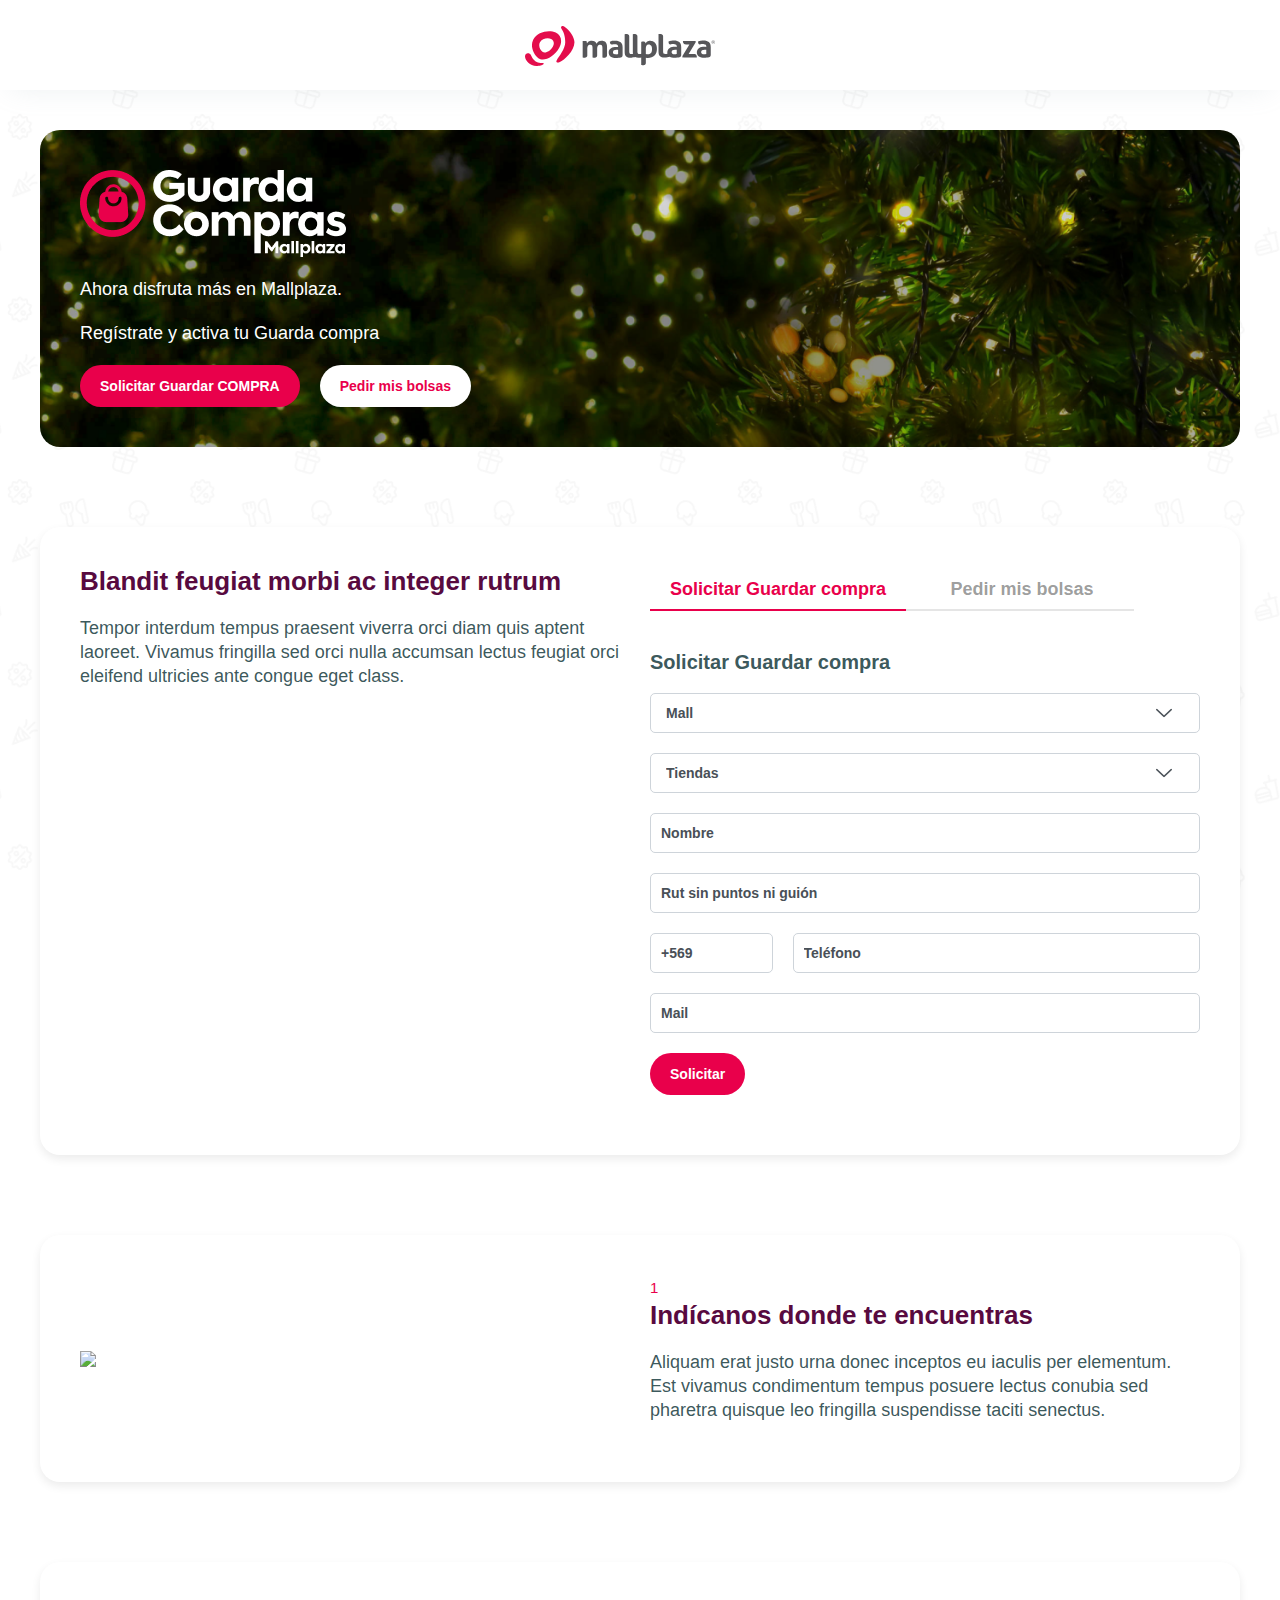
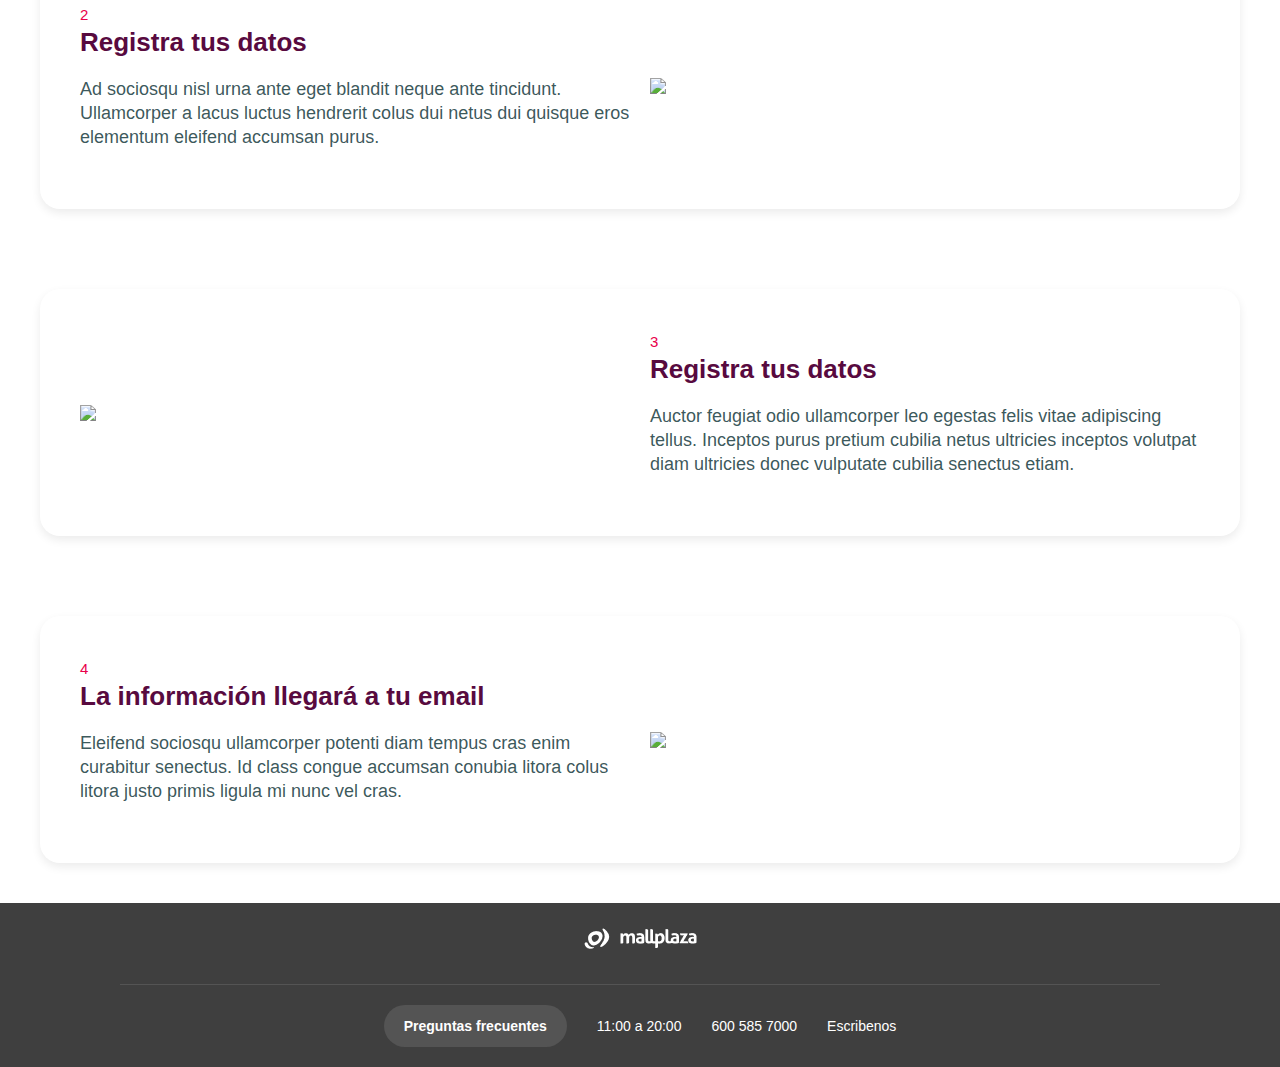
==== commit d7499be7: "fix" ====
--- a/index.html
+++ b/index.html
@@ -6,8 +6,8 @@
     <link href="./img/icons/Isotipo_verde.svg" rel="shortcut icon">
     <link rel="stylesheet" href="https://fonts.googleapis.com/css2?family=Material+Symbols+Rounded:opsz,wght,FILL,GRAD@48,400,0,0">
     <meta name="viewport" content="width=device-width, initial-scale=1, maximum-scale=1">
-    <link href="css/main.css?v=92781" rel="stylesheet" type="text/css">
-    <script src="js/main.js?v=92781" type="text/javascript"></script>
+    <link href="css/main.css?v=41622" rel="stylesheet" type="text/css">
+    <script src="js/main.js?v=41622" type="text/javascript"></script>
     <!-- Meta tags facebook-->
     <meta property="og:title" content="#">
     <meta property="og:description" content="#">
@@ -48,200 +48,266 @@
         <div class="section__wrap">
           <div class="section__body">
             <div class="cols"> 
-              <div class="section__flex"> 
-                <div class="col-md-6">
-                  <div class="section__content"> 
-                    <h3 class="section__title">Malesuada ultrices etiam pretium mauris cras
-                    </h3>
-                    <p class="section__description">Viverra pretium fermentum sed nibh hendrerit hac lacus feugiat quisque. Eu erat arcu morbi class consequat class inceptos sollicitudin elit nulla quam consectetur id bibendum.
-                    </p>
-                  </div>
-                </div>
-                <div class="col-md-6">
-                  <div class="section__tabs">
-                    <div class="tabs"> 
-                      <div class="tabs__header">
-                        <div class="tab tab--option1 tab--current">Solicitar Guardar compra</div>
-                        <div class="tab tab--option2">Pedir mis bolsas</div>
+              <div class="col-md-6">
+                <div class="section__content"> 
+                  <h3 class="section__title">Blandit feugiat morbi ac integer rutrum
+                  </h3>
+                  <p class="section__description">Tempor interdum tempus praesent viverra orci diam quis aptent laoreet. Vivamus fringilla sed orci nulla accumsan lectus feugiat orci eleifend ultricies ante congue eget class.
+                  </p>
+                </div>
+              </div>
+              <div class="col-md-6">
+                <div class="section__tabs">
+                  <div class="tabs"> 
+                    <div class="tabs__header">
+                      <div class="tab tab--option1 tab--current">Solicitar Guardar compra</div>
+                      <div class="tab tab--option2">Pedir mis bolsas</div>
+                    </div>
+                    <div class="tabs__body">
+                      <div class="tab tab--current">
+                        <div class="section__form">
+                          <h4>Solicitar Guardar compra</h4>
+                          <form class="form">
+                            <div class="cols"> 
+                              <div class="col-md-12"> 
+                                <div class="form__element"> 
+                                  <div class="form__input"> 
+                                    <select name="#">
+                                      <option value="#" disabled selected>Mall</option>
+                                      <option value="#">Fusce posuere justo
+                                      </option>
+                                      <option value="#">Ut ultricies sed
+                                      </option>
+                                      <option value="#">Dictumst litora aptent
+                                      </option>
+                                      <option value="#">Fringilla egestas himenaeos
+                                      </option>
+                                      <option value="#">Venenatis lobortis in
+                                      </option>
+                                      <option value="#">Consequat curabitur suspendisse
+                                      </option>
+                                    </select>
+                                  </div>
+                                </div>
+                              </div>
+                              <div class="col-md-12"> 
+                                <div class="form__element"> 
+                                  <div class="form__input"> 
+                                    <select name="#">
+                                      <option value="#" disabled selected>Tiendas</option>
+                                      <option value="#">Porta tempus ut
+                                      </option>
+                                      <option value="#">Dapibus porta eu
+                                      </option>
+                                      <option value="#">Aliquam sociosqu tincidunt
+                                      </option>
+                                      <option value="#">Facilisis consectetur himenaeos
+                                      </option>
+                                      <option value="#">Platea tellus porta
+                                      </option>
+                                      <option value="#">Fames ultricies mattis
+                                      </option>
+                                    </select>
+                                  </div>
+                                </div>
+                              </div>
+                              <div class="col-md-12"> 
+                                <div class="form__element"> 
+                                  <div class="form__input"> 
+                                    <input type="text" name="#" placeholder="Nombre">
+                                  </div>
+                                </div>
+                              </div>
+                              <div class="col-md-12"> 
+                                <div class="form__element"> 
+                                  <div class="form__input"> 
+                                    <input type="text" name="#" placeholder="Rut sin puntos ni guión">
+                                  </div>
+                                </div>
+                              </div>
+                              <div class="col-md-3">
+                                <div class="form__element"> 
+                                  <div class="form__input"> 
+                                    <input type="text" name="#" value="+569" disabled>
+                                  </div>
+                                </div>
+                              </div>
+                              <div class="col-md-9">
+                                <div class="form__element"> 
+                                  <div class="form__input"> 
+                                    <input type="text" name="#" placeholder="Teléfono">
+                                  </div>
+                                </div>
+                              </div>
+                              <div class="col-md-12">
+                                <div class="form__element"> 
+                                  <div class="form__input"> 
+                                    <input type="text" name="#" placeholder="Mail">
+                                  </div>
+                                </div>
+                              </div>
+                              <div class="col-md-12">
+                                <button class="btn">Solicitar</button>
+                              </div>
+                            </div>
+                          </form>
+                        </div>
                       </div>
-                      <div class="tabs__body">
-                        <div class="tab tab--current">
-                          <div class="section__form">
-                            <h4>Solicitar Guardar compra</h4>
-                            <form class="form">
-                              <div class="cols"> 
-                                <div class="col-md-12"> 
-                                  <div class="form__element"> 
-                                    <div class="form__input"> 
-                                      <select name="#">
-                                        <option value="#" disabled selected>Mall</option>
-                                        <option value="#">Nulla curabitur placerat
-                                        </option>
-                                        <option value="#">Per luctus maecenas
-                                        </option>
-                                        <option value="#">Velit faucibus morbi
-                                        </option>
-                                        <option value="#">Sollicitudin imperdiet urna
-                                        </option>
-                                        <option value="#">In sem ultrices
-                                        </option>
-                                        <option value="#">Dictumst habitant varius
-                                        </option>
-                                      </select>
-                                    </div>
-                                  </div>
-                                </div>
-                                <div class="col-md-12"> 
-                                  <div class="form__element"> 
-                                    <div class="form__input"> 
-                                      <select name="#">
-                                        <option value="#" disabled selected>Tiendas</option>
-                                        <option value="#">Est vitae tempus
-                                        </option>
-                                        <option value="#">Inceptos nunc condimentum
-                                        </option>
-                                        <option value="#">Tincidunt a nam
-                                        </option>
-                                        <option value="#">Faucibus mauris tincidunt
-                                        </option>
-                                        <option value="#">Imperdiet libero tortor
-                                        </option>
-                                        <option value="#">In consequat id
-                                        </option>
-                                      </select>
-                                    </div>
-                                  </div>
-                                </div>
-                                <div class="col-md-12"> 
-                                  <div class="form__element"> 
-                                    <div class="form__input"> 
-                                      <input type="text" name="#" placeholder="Nombre">
-                                    </div>
-                                  </div>
-                                </div>
-                                <div class="col-md-12"> 
-                                  <div class="form__element"> 
-                                    <div class="form__input"> 
-                                      <input type="text" name="#" placeholder="Rut sin puntos ni guión">
-                                    </div>
-                                  </div>
-                                </div>
-                                <div class="col-md-3">
-                                  <div class="form__element"> 
-                                    <div class="form__input"> 
-                                      <input type="text" name="#" value="+569" disabled>
-                                    </div>
-                                  </div>
-                                </div>
-                                <div class="col-md-9">
-                                  <div class="form__element"> 
-                                    <div class="form__input"> 
-                                      <input type="text" name="#" placeholder="Teléfono">
-                                    </div>
-                                  </div>
-                                </div>
-                                <div class="col-md-12">
-                                  <div class="form__element"> 
-                                    <div class="form__input"> 
-                                      <input type="text" name="#" placeholder="Mail">
-                                    </div>
-                                  </div>
-                                </div>
-                                <div class="col-md-12">
-                                  <button class="btn">Solicitar</button>
-                                </div>
-                              </div>
-                            </form>
-                          </div>
-                        </div>
-                        <div class="tab">
-                          <div class="section__form">
-                            <h4>Pedir mis bolsas</h4>
-                            <form class="form">
-                              <div class="cols"> 
-                                <div class="col-md-12"> 
-                                  <div class="form__element"> 
-                                    <div class="form__input"> 
-                                      <select name="#">
-                                        <option value="#" disabled selected>Mall</option>
-                                        <option value="#">Maecenas ornare dui
-                                        </option>
-                                        <option value="#">Himenaeos accumsan eleifend
-                                        </option>
-                                        <option value="#">Odio tincidunt libero
-                                        </option>
-                                        <option value="#">Dui sem nunc
-                                        </option>
-                                        <option value="#">Mattis justo massa
-                                        </option>
-                                        <option value="#">Cursus cursus et
-                                        </option>
-                                      </select>
-                                    </div>
-                                  </div>
-                                </div>
-                                <div class="col-md-12"> 
-                                  <div class="form__element"> 
-                                    <div class="form__input"> 
-                                      <select name="#">
-                                        <option value="#" disabled selected>Tiendas</option>
-                                        <option value="#">Venenatis at egestas
-                                        </option>
-                                        <option value="#">Etiam volutpat convallis
-                                        </option>
-                                        <option value="#">Mauris cras tempor
-                                        </option>
-                                        <option value="#">Nunc accumsan iaculis
-                                        </option>
-                                        <option value="#">Dapibus suscipit nunc
-                                        </option>
-                                        <option value="#">Venenatis nam iaculis
-                                        </option>
-                                      </select>
-                                    </div>
-                                  </div>
-                                </div>
-                                <div class="col-md-12"> 
-                                  <div class="form__element"> 
-                                    <div class="form__input"> 
-                                      <input type="text" name="#" placeholder="Nombre">
-                                    </div>
-                                  </div>
-                                </div>
-                                <div class="col-md-12"> 
-                                  <div class="form__element"> 
-                                    <div class="form__input"> 
-                                      <input type="text" name="#" placeholder="Rut sin puntos ni guión">
-                                    </div>
-                                  </div>
-                                </div>
-                                <div class="col-md-3">
-                                  <div class="form__element"> 
-                                    <div class="form__input"> 
-                                      <input type="text" name="#" value="+569" disabled>
-                                    </div>
-                                  </div>
-                                </div>
-                                <div class="col-md-9">
-                                  <div class="form__element"> 
-                                    <div class="form__input"> 
-                                      <input type="text" name="#" placeholder="Teléfono">
-                                    </div>
-                                  </div>
-                                </div>
-                                <div class="col-md-12">
-                                  <div class="form__element"> 
-                                    <div class="form__input"> 
-                                      <input type="text" name="#" placeholder="Mail">
-                                    </div>
-                                  </div>
-                                </div>
-                                <div class="col-md-12">
-                                  <button class="btn">Solicitar</button>
-                                </div>
-                              </div>
-                            </form>
-                          </div>
+                      <div class="tab">
+                        <div class="section__form">
+                          <h4>Pedir mis bolsas</h4>
+                          <form class="form">
+                            <div class="cols"> 
+                              <div class="col-md-12"> 
+                                <div class="form__element"> 
+                                  <div class="form__input"> 
+                                    <select name="#">
+                                      <option value="#" disabled selected>Mall</option>
+                                      <option value="#">Aliquam aliquam dapibus
+                                      </option>
+                                      <option value="#">Pulvinar praesent porttitor
+                                      </option>
+                                      <option value="#">Dui dictum phasellus
+                                      </option>
+                                      <option value="#">Risus hendrerit mi
+                                      </option>
+                                      <option value="#">Elit nunc ligula
+                                      </option>
+                                      <option value="#">Ad metus suscipit
+                                      </option>
+                                    </select>
+                                  </div>
+                                </div>
+                              </div>
+                              <div class="col-md-12"> 
+                                <div class="form__element"> 
+                                  <div class="form__input"> 
+                                    <select name="#">
+                                      <option value="#" disabled selected>Tiendas</option>
+                                      <option value="#">Feugiat porttitor dapibus
+                                      </option>
+                                      <option value="#">Habitant varius in
+                                      </option>
+                                      <option value="#">Luctus molestie mollis
+                                      </option>
+                                      <option value="#">Nunc dictumst vulputate
+                                      </option>
+                                      <option value="#">Porttitor consequat ornare
+                                      </option>
+                                      <option value="#">Tristique tempor curabitur
+                                      </option>
+                                    </select>
+                                  </div>
+                                </div>
+                              </div>
+                              <div class="col-md-12"> 
+                                <div class="form__element"> 
+                                  <div class="form__input"> 
+                                    <input type="text" name="#" placeholder="Nombre">
+                                  </div>
+                                </div>
+                              </div>
+                              <div class="col-md-12"> 
+                                <div class="form__element"> 
+                                  <div class="form__input"> 
+                                    <input type="text" name="#" placeholder="Rut sin puntos ni guión">
+                                  </div>
+                                </div>
+                              </div>
+                              <div class="col-md-3">
+                                <div class="form__element"> 
+                                  <div class="form__input"> 
+                                    <input type="text" name="#" value="+569" disabled>
+                                  </div>
+                                </div>
+                              </div>
+                              <div class="col-md-9">
+                                <div class="form__element"> 
+                                  <div class="form__input"> 
+                                    <input type="text" name="#" placeholder="Teléfono">
+                                  </div>
+                                </div>
+                              </div>
+                              <div class="col-md-12">
+                                <div class="form__element"> 
+                                  <div class="form__input"> 
+                                    <input type="text" name="#" placeholder="Mail">
+                                  </div>
+                                </div>
+                              </div>
+                            </div>
+                            <div class="cols"> 
+                              <div class="col-md-12">
+                                <div class="section__sep">
+                                  <h4>Datos de despacho</h4>
+                                </div>
+                                <div class="form__element"> 
+                                  <div class="form__input"> 
+                                    <select name="#">
+                                      <option value="#" disabled selected>Ciudad</option>
+                                      <option value="#">Potenti quis morbi
+                                      </option>
+                                      <option value="#">Ligula est adipiscing
+                                      </option>
+                                      <option value="#">Accumsan inceptos consequat
+                                      </option>
+                                      <option value="#">Feugiat nisi id
+                                      </option>
+                                      <option value="#">Phasellus risus donec
+                                      </option>
+                                      <option value="#">Volutpat nunc metus
+                                      </option>
+                                    </select>
+                                  </div>
+                                </div>
+                              </div>
+                              <div class="col-md-12"> 
+                                <div class="form__element"> 
+                                  <div class="form__input"> 
+                                    <select name="#">
+                                      <option value="#" disabled selected>Comuna</option>
+                                      <option value="#">Tortor ultrices tempor
+                                      </option>
+                                      <option value="#">Velit diam a
+                                      </option>
+                                      <option value="#">Duis sagittis lectus
+                                      </option>
+                                      <option value="#">Suscipit ad nostra
+                                      </option>
+                                      <option value="#">Et quam ligula
+                                      </option>
+                                      <option value="#">Class etiam lacinia
+                                      </option>
+                                    </select>
+                                  </div>
+                                </div>
+                              </div>
+                              <div class="col-md-12"> 
+                                <div class="form__element"> 
+                                  <div class="form__input"> 
+                                    <input type="text" name="#" placeholder="Direccion">
+                                  </div>
+                                </div>
+                              </div>
+                              <div class="col-md-12"> 
+                                <div class="form__element"> 
+                                  <div class="form__input"> 
+                                    <input type="text" name="#" placeholder="Número">
+                                  </div>
+                                </div>
+                              </div>
+                              <div class="col-md-12">
+                                <div class="form__element"> 
+                                  <div class="form__input"> 
+                                    <textarea type="text" name="#" placeholder="Referencia"></textarea>
+                                  </div>
+                                </div>
+                              </div>
+                              <div class="col-md-12">
+                                <button class="btn">Solicitar</button>
+                              </div>
+                            </div>
+                          </form>
                         </div>
                       </div>
                     </div>
@@ -263,7 +329,7 @@
                 <div class="col-md-6"> 
                   <div class="section__content"><span class="section__step">1</span>
                     <h3 class="section__title">Indícanos donde te encuentras</h3>
-                    <p class="section__description">Conubia rhoncus nostra quisque donec dictum elementum nisi proin nostra. Class duis est hac sagittis integer dapibus auctor phasellus convallis est primis mauris risus pharetra.
+                    <p class="section__description">Aliquam erat justo urna donec inceptos eu iaculis per elementum. Est vivamus condimentum tempus posuere lectus conubia sed pharetra quisque leo fringilla suspendisse taciti senectus.
                     </p>
                   </div>
                 </div>
@@ -283,7 +349,7 @@
                 <div class="col-md-6 col-md-pull-6"> 
                   <div class="section__content"><span class="section__step">2</span>
                     <h3 class="section__title">Registra tus datos</h3>
-                    <p class="section__description">Et proin vel bibendum hendrerit mauris cubilia cursus class eleifend. Dapibus libero iaculis scelerisque ultrices pulvinar arcu metus hendrerit primis dui blandit donec enim netus.
+                    <p class="section__description">Ad sociosqu nisl urna ante eget blandit neque ante tincidunt. Ullamcorper a lacus luctus hendrerit colus dui netus dui quisque eros elementum eleifend accumsan purus.
                     </p>
                   </div>
                 </div>
@@ -303,7 +369,7 @@
                 <div class="col-md-6"> 
                   <div class="section__content"><span class="section__step">3</span>
                     <h3 class="section__title">Registra tus datos</h3>
-                    <p class="section__description">Feugiat semper porta gravida elementum consectetur id integer molestie lectus. Iaculis leo felis pulvinar nunc etiam nisl metus viverra imperdiet commodo neque per aenean sagittis.
+                    <p class="section__description">Auctor feugiat odio ullamcorper leo egestas felis vitae adipiscing tellus. Inceptos purus pretium cubilia netus ultricies inceptos volutpat diam ultricies donec vulputate cubilia senectus etiam.
                     </p>
                   </div>
                 </div>
@@ -323,7 +389,7 @@
                 <div class="col-md-6 col-md-pull-6"> 
                   <div class="section__content"><span class="section__step">4</span>
                     <h3 class="section__title">La información llegará a tu email</h3>
-                    <p class="section__description">Donec nec tellus lacinia fringilla a habitasse vestibulum malesuada non. Netus aliquet maecenas vestibulum congue fringilla magna neque neque vulputate ultrices eget eleifend fringilla tortor.
+                    <p class="section__description">Eleifend sociosqu ullamcorper potenti diam tempus cras enim curabitur senectus. Id class congue accumsan conubia litora colus litora justo primis ligula mi nunc vel cras.
                     </p>
                   </div>
                 </div>
--- a/css/main.css
+++ b/css/main.css
@@ -3274,6 +3274,12 @@
     padding: 40px;
   }
 }
+section.section--form .section__body .section__sep {
+  display: block;
+  border-top: 1px solid rgba(0,0,0,0.1);
+  padding-top: 20px;
+  margin-top: 20px;
+}
 section.section--media .section__body {
   box-shadow: rgba(0,0,0,0.08) 0px 4px 10px 0px;
   background-color: #fff;
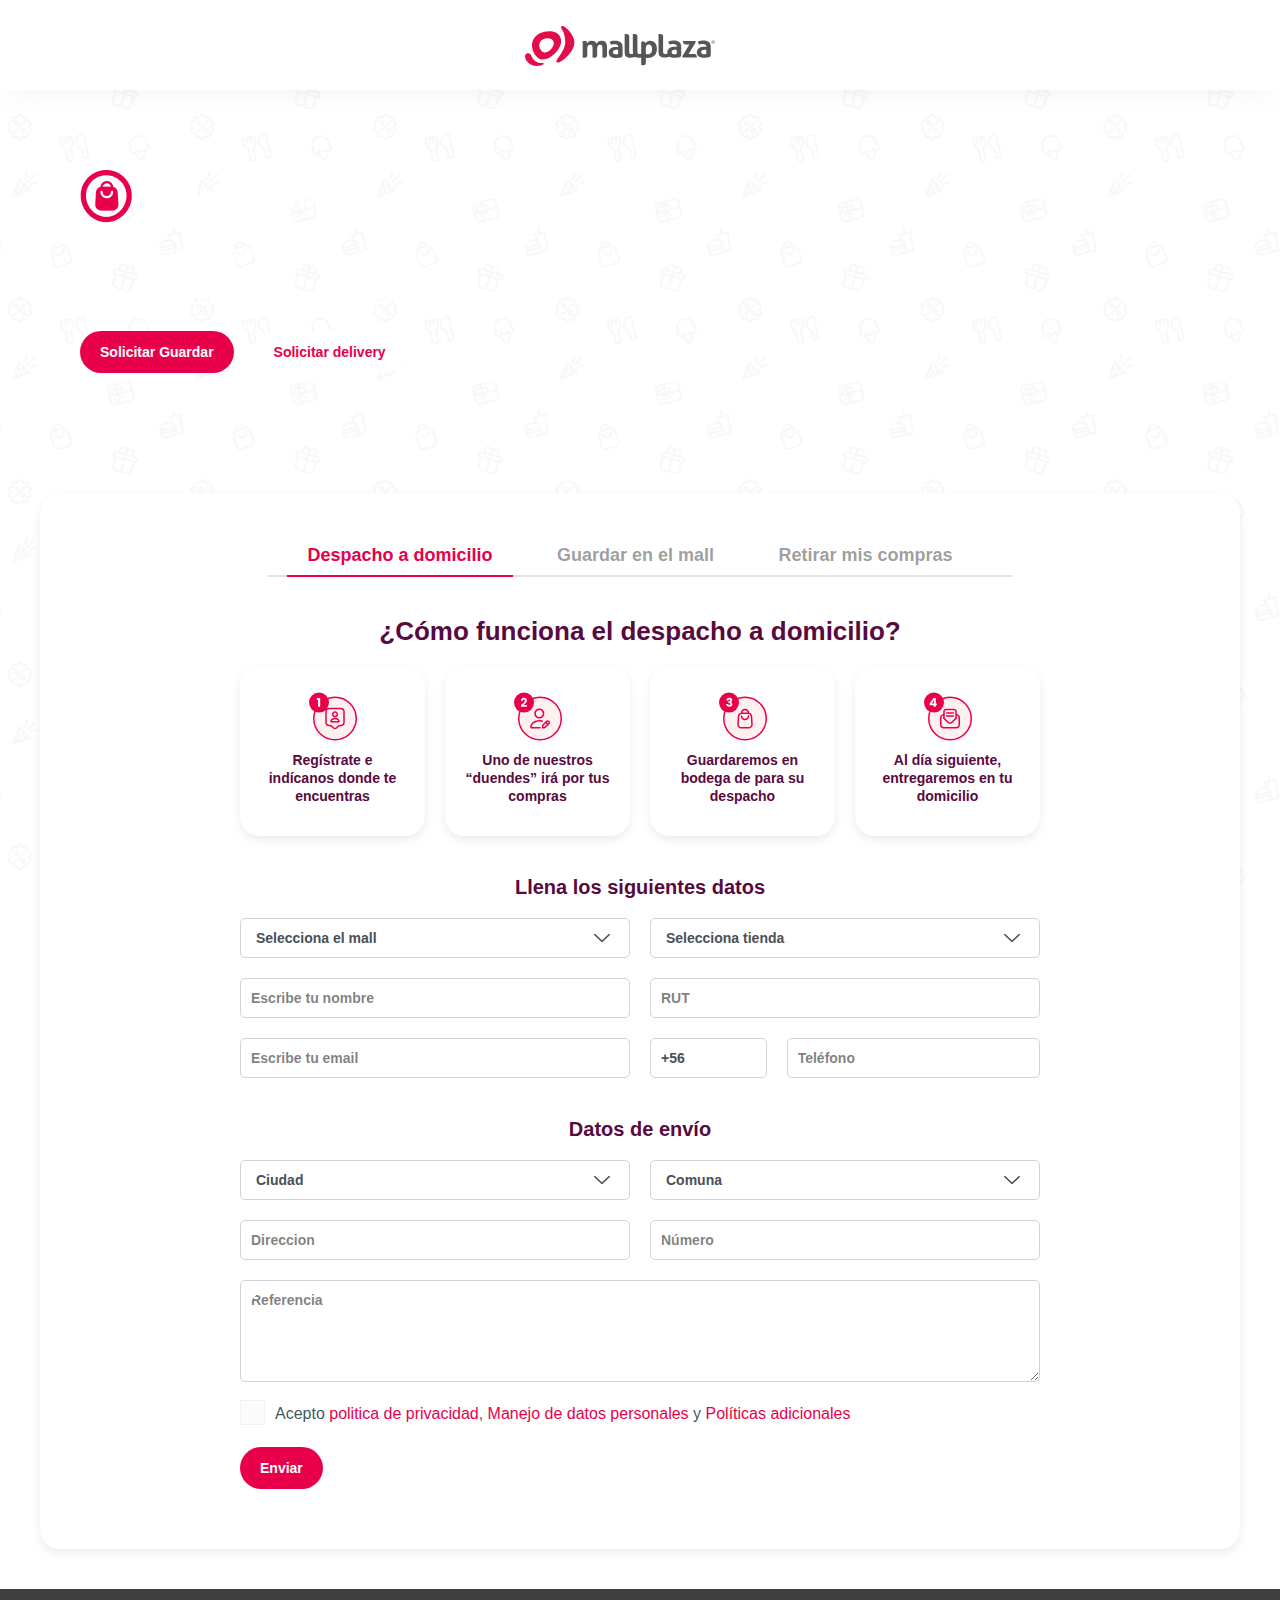
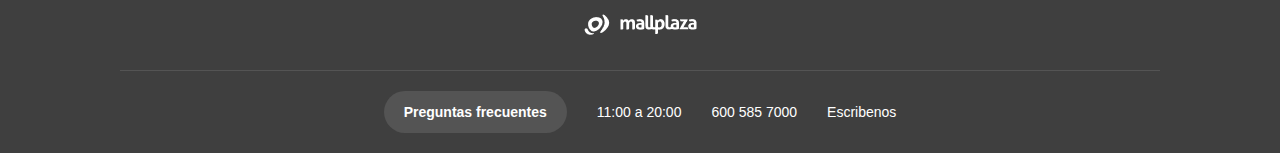
==== commit 5e2665b4: "fix" ====
--- a/index.html
+++ b/index.html
@@ -6,8 +6,8 @@
     <link href="./img/icons/Isotipo_verde.svg" rel="shortcut icon">
     <link rel="stylesheet" href="https://fonts.googleapis.com/css2?family=Material+Symbols+Rounded:opsz,wght,FILL,GRAD@48,400,0,0">
     <meta name="viewport" content="width=device-width, initial-scale=1, maximum-scale=1">
-    <link href="css/main.css?v=41622" rel="stylesheet" type="text/css">
-    <script src="js/main.js?v=41622" type="text/javascript"></script>
+    <link href="css/main.css?v=16825" rel="stylesheet" type="text/css">
+    <script src="js/main.js?v=16825" type="text/javascript"></script>
     <!-- Meta tags facebook-->
     <meta property="og:title" content="#">
     <meta property="og:description" content="#">
@@ -32,14 +32,14 @@
       <section class="section--main">
         <div class="section__wrap"> 
           <div class="section__body">
-            <div class="section__bg"> 
-              <div class="bg"><img src="img/uploads/background-1.png"></div>
+            <div class="section__bg">
+              <div class="bg"><img src="img/uploads/background-1.jpeg"></div>
             </div>
             <div class="section__content">
               <div class="section__image"> <img src="img/icons/logo-guardacompras.png"></div>
-              <p class="section__description">Ahora disfruta más en Mallplaza. </p>
-              <p class="section__description">Regístrate y activa tu Guarda compra</p>
-              <div class="section__buttons"><a data-goto=".section--form" data-tabs-1 class="btn">Solicitar Guardar COMPRA</a><a data-goto=".section--form" data-tabs-2 class="btn btn--white">Pedir mis bolsas</a></div>
+              <p class="section__description">Esta navidad pongamos la magia al centro</p>
+              <p class="section__description">Regístrate y solicita tu servicio para guardar tus compras</p>
+              <div class="section__buttons"><a data-goto=".section--form" data-tabs-1 class="btn">Solicitar Guardar</a><a data-goto=".section--form" data-tabs-2 class="btn btn--white">Solicitar delivery</a></div>
             </div>
           </div>
         </div>
@@ -47,249 +47,182 @@
       <section class="section--form">
         <div class="section__wrap">
           <div class="section__body">
-            <div class="cols"> 
-              <div class="col-md-6">
-                <div class="section__content"> 
-                  <h3 class="section__title">Blandit feugiat morbi ac integer rutrum
-                  </h3>
-                  <p class="section__description">Tempor interdum tempus praesent viverra orci diam quis aptent laoreet. Vivamus fringilla sed orci nulla accumsan lectus feugiat orci eleifend ultricies ante congue eget class.
-                  </p>
+            <div class="section__tabs">
+              <div class="tabs">
+                <div class="tabs__header">
+                  <div class="tab tab--option1 tab--current">Despacho a domicilio</div>
+                  <div class="tab tab--option2">Guardar en el mall</div>
+                  <div class="tab tab--option3">Retirar mis compras</div>
                 </div>
-              </div>
-              <div class="col-md-6">
-                <div class="section__tabs">
-                  <div class="tabs"> 
-                    <div class="tabs__header">
-                      <div class="tab tab--option1 tab--current">Solicitar Guardar compra</div>
-                      <div class="tab tab--option2">Pedir mis bolsas</div>
-                    </div>
-                    <div class="tabs__body">
-                      <div class="tab tab--current">
-                        <div class="section__form">
-                          <h4>Solicitar Guardar compra</h4>
-                          <form class="form">
+                <div class="tabs__body">
+                  <div class="tab tab--current">
+                    <div class="section__who">
+                      <h3 class="section__title">¿Cómo funciona el despacho a domicilio?</h3>
+                      <div class="cols cols--scroll">
+                        <div class="col-md-3">
+                          <article class="article--who"> 
+                            <div class="article__icon"> <img src="img/icons/icon-1.svg"></div>
+                            <h4 class="article__title">Regístrate e indícanos donde te encuentras</h4>
+                          </article>
+                        </div>
+                        <div class="col-md-3">
+                          <article class="article--who"> 
+                            <div class="article__icon"> <img src="img/icons/icon-2.svg"></div>
+                            <h4 class="article__title">Uno de nuestros “duendes” irá por tus compras</h4>
+                          </article>
+                        </div>
+                        <div class="col-md-3">
+                          <article class="article--who"> 
+                            <div class="article__icon"> <img src="img/icons/icon-3.svg"></div>
+                            <h4 class="article__title">Guardaremos en bodega de para su despacho</h4>
+                          </article>
+                        </div>
+                        <div class="col-md-3">
+                          <article class="article--who"> 
+                            <div class="article__icon"> <img src="img/icons/icon-4.svg"></div>
+                            <h4 class="article__title">Al día siguiente, entregaremos en tu domicilio</h4>
+                          </article>
+                        </div>
+                      </div>
+                    </div>
+                    <div class="section__form">
+                      <h4 class="section__title">Llena los siguientes datos</h4>
+                      <form class="form">
+                        <div class="cols"> 
+                          <div class="col-xs-12">
                             <div class="cols"> 
-                              <div class="col-md-12"> 
+                              <div class="col-md-6">
                                 <div class="form__element"> 
                                   <div class="form__input"> 
                                     <select name="#">
-                                      <option value="#" disabled selected>Mall</option>
-                                      <option value="#">Fusce posuere justo
-                                      </option>
-                                      <option value="#">Ut ultricies sed
-                                      </option>
-                                      <option value="#">Dictumst litora aptent
-                                      </option>
-                                      <option value="#">Fringilla egestas himenaeos
-                                      </option>
-                                      <option value="#">Venenatis lobortis in
-                                      </option>
-                                      <option value="#">Consequat curabitur suspendisse
+                                      <option value="#" disabled selected>Selecciona el mall</option>
+                                      <option value="#">Habitasse himenaeos nostra
+                                      </option>
+                                      <option value="#">Enim gravida nam
+                                      </option>
+                                      <option value="#">Diam morbi iaculis
+                                      </option>
+                                      <option value="#">Commodo augue praesent
+                                      </option>
+                                      <option value="#">In class condimentum
+                                      </option>
+                                      <option value="#">Odio colus gravida
                                       </option>
                                     </select>
                                   </div>
                                 </div>
                               </div>
-                              <div class="col-md-12"> 
+                              <div class="col-md-6">
                                 <div class="form__element"> 
                                   <div class="form__input"> 
                                     <select name="#">
-                                      <option value="#" disabled selected>Tiendas</option>
-                                      <option value="#">Porta tempus ut
-                                      </option>
-                                      <option value="#">Dapibus porta eu
-                                      </option>
-                                      <option value="#">Aliquam sociosqu tincidunt
-                                      </option>
-                                      <option value="#">Facilisis consectetur himenaeos
-                                      </option>
-                                      <option value="#">Platea tellus porta
-                                      </option>
-                                      <option value="#">Fames ultricies mattis
+                                      <option value="#" disabled selected>Selecciona tienda</option>
+                                      <option value="#">Sed gravida donec
+                                      </option>
+                                      <option value="#">Senectus sollicitudin orci
+                                      </option>
+                                      <option value="#">Adipiscing hendrerit vestibulum
+                                      </option>
+                                      <option value="#">Purus mattis porttitor
+                                      </option>
+                                      <option value="#">Vestibulum suspendisse magna
+                                      </option>
+                                      <option value="#">At luctus ultrices
                                       </option>
                                     </select>
                                   </div>
                                 </div>
                               </div>
-                              <div class="col-md-12"> 
-                                <div class="form__element"> 
-                                  <div class="form__input"> 
-                                    <input type="text" name="#" placeholder="Nombre">
-                                  </div>
-                                </div>
-                              </div>
-                              <div class="col-md-12"> 
-                                <div class="form__element"> 
-                                  <div class="form__input"> 
-                                    <input type="text" name="#" placeholder="Rut sin puntos ni guión">
-                                  </div>
-                                </div>
-                              </div>
-                              <div class="col-md-3">
-                                <div class="form__element"> 
-                                  <div class="form__input"> 
-                                    <input type="text" name="#" value="+569" disabled>
-                                  </div>
-                                </div>
-                              </div>
-                              <div class="col-md-9">
+                              <div class="col-md-6"> 
+                                <div class="form__element"> 
+                                  <div class="form__input"> 
+                                    <input type="text" name="#" placeholder="Escribe tu nombre">
+                                  </div>
+                                </div>
+                              </div>
+                              <div class="col-md-6">
+                                <div class="form__element"> 
+                                  <div class="form__input"> 
+                                    <input type="text" name="#" placeholder="RUT">
+                                  </div>
+                                </div>
+                              </div>
+                              <div class="col-md-6">
+                                <div class="form__element"> 
+                                  <div class="form__input"> 
+                                    <input type="text" name="#" placeholder="Escribe tu email" disabled>
+                                  </div>
+                                </div>
+                              </div>
+                              <div class="col-md-2">
+                                <div class="form__element"> 
+                                  <div class="form__input"> 
+                                    <input type="text" name="#" value="+56">
+                                  </div>
+                                </div>
+                              </div>
+                              <div class="col-md-4">
                                 <div class="form__element"> 
                                   <div class="form__input"> 
                                     <input type="text" name="#" placeholder="Teléfono">
                                   </div>
                                 </div>
                               </div>
-                              <div class="col-md-12">
-                                <div class="form__element"> 
-                                  <div class="form__input"> 
-                                    <input type="text" name="#" placeholder="Mail">
-                                  </div>
-                                </div>
-                              </div>
-                              <div class="col-md-12">
-                                <button class="btn">Solicitar</button>
-                              </div>
-                            </div>
-                          </form>
-                        </div>
-                      </div>
-                      <div class="tab">
-                        <div class="section__form">
-                          <h4>Pedir mis bolsas</h4>
-                          <form class="form">
+                            </div>
+                          </div>
+                          <div class="col-xs-12">
                             <div class="cols"> 
-                              <div class="col-md-12"> 
-                                <div class="form__element"> 
-                                  <div class="form__input"> 
-                                    <select name="#">
-                                      <option value="#" disabled selected>Mall</option>
-                                      <option value="#">Aliquam aliquam dapibus
-                                      </option>
-                                      <option value="#">Pulvinar praesent porttitor
-                                      </option>
-                                      <option value="#">Dui dictum phasellus
-                                      </option>
-                                      <option value="#">Risus hendrerit mi
-                                      </option>
-                                      <option value="#">Elit nunc ligula
-                                      </option>
-                                      <option value="#">Ad metus suscipit
-                                      </option>
-                                    </select>
-                                  </div>
-                                </div>
-                              </div>
-                              <div class="col-md-12"> 
-                                <div class="form__element"> 
-                                  <div class="form__input"> 
-                                    <select name="#">
-                                      <option value="#" disabled selected>Tiendas</option>
-                                      <option value="#">Feugiat porttitor dapibus
-                                      </option>
-                                      <option value="#">Habitant varius in
-                                      </option>
-                                      <option value="#">Luctus molestie mollis
-                                      </option>
-                                      <option value="#">Nunc dictumst vulputate
-                                      </option>
-                                      <option value="#">Porttitor consequat ornare
-                                      </option>
-                                      <option value="#">Tristique tempor curabitur
-                                      </option>
-                                    </select>
-                                  </div>
-                                </div>
-                              </div>
-                              <div class="col-md-12"> 
-                                <div class="form__element"> 
-                                  <div class="form__input"> 
-                                    <input type="text" name="#" placeholder="Nombre">
-                                  </div>
-                                </div>
-                              </div>
-                              <div class="col-md-12"> 
-                                <div class="form__element"> 
-                                  <div class="form__input"> 
-                                    <input type="text" name="#" placeholder="Rut sin puntos ni guión">
-                                  </div>
-                                </div>
-                              </div>
-                              <div class="col-md-3">
-                                <div class="form__element"> 
-                                  <div class="form__input"> 
-                                    <input type="text" name="#" value="+569" disabled>
-                                  </div>
-                                </div>
-                              </div>
-                              <div class="col-md-9">
-                                <div class="form__element"> 
-                                  <div class="form__input"> 
-                                    <input type="text" name="#" placeholder="Teléfono">
-                                  </div>
-                                </div>
-                              </div>
-                              <div class="col-md-12">
-                                <div class="form__element"> 
-                                  <div class="form__input"> 
-                                    <input type="text" name="#" placeholder="Mail">
-                                  </div>
-                                </div>
-                              </div>
-                            </div>
-                            <div class="cols"> 
-                              <div class="col-md-12">
-                                <div class="section__sep">
-                                  <h4>Datos de despacho</h4>
-                                </div>
+                              <h4 class="section__title">Datos de envío</h4>
+                              <div class="col-md-6">
                                 <div class="form__element"> 
                                   <div class="form__input"> 
                                     <select name="#">
                                       <option value="#" disabled selected>Ciudad</option>
-                                      <option value="#">Potenti quis morbi
-                                      </option>
-                                      <option value="#">Ligula est adipiscing
-                                      </option>
-                                      <option value="#">Accumsan inceptos consequat
-                                      </option>
-                                      <option value="#">Feugiat nisi id
-                                      </option>
-                                      <option value="#">Phasellus risus donec
-                                      </option>
-                                      <option value="#">Volutpat nunc metus
+                                      <option value="#">Suspendisse habitasse mi
+                                      </option>
+                                      <option value="#">Vivamus eleifend sapien
+                                      </option>
+                                      <option value="#">Ut convallis curae
+                                      </option>
+                                      <option value="#">Est luctus justo
+                                      </option>
+                                      <option value="#">Cursus lectus nisi
+                                      </option>
+                                      <option value="#">Porta ultricies ut
                                       </option>
                                     </select>
                                   </div>
                                 </div>
                               </div>
-                              <div class="col-md-12"> 
+                              <div class="col-md-6">
                                 <div class="form__element"> 
                                   <div class="form__input"> 
                                     <select name="#">
                                       <option value="#" disabled selected>Comuna</option>
-                                      <option value="#">Tortor ultrices tempor
-                                      </option>
-                                      <option value="#">Velit diam a
-                                      </option>
-                                      <option value="#">Duis sagittis lectus
-                                      </option>
-                                      <option value="#">Suscipit ad nostra
-                                      </option>
-                                      <option value="#">Et quam ligula
-                                      </option>
-                                      <option value="#">Class etiam lacinia
+                                      <option value="#">Hac nisi fringilla
+                                      </option>
+                                      <option value="#">Congue nunc cursus
+                                      </option>
+                                      <option value="#">Ad nunc libero
+                                      </option>
+                                      <option value="#">Litora nisl habitasse
+                                      </option>
+                                      <option value="#">Habitasse vulputate tempor
+                                      </option>
+                                      <option value="#">Dui commodo quisque
                                       </option>
                                     </select>
                                   </div>
                                 </div>
                               </div>
-                              <div class="col-md-12"> 
+                              <div class="col-md-6">
                                 <div class="form__element"> 
                                   <div class="form__input"> 
                                     <input type="text" name="#" placeholder="Direccion">
                                   </div>
                                 </div>
                               </div>
-                              <div class="col-md-12"> 
+                              <div class="col-md-6">
                                 <div class="form__element"> 
                                   <div class="form__input"> 
                                     <input type="text" name="#" placeholder="Número">
@@ -304,93 +237,239 @@
                                 </div>
                               </div>
                               <div class="col-md-12">
-                                <button class="btn">Solicitar</button>
-                              </div>
-                            </div>
-                          </form>
+                                <div class="form__element">
+                                  <div class="form__checkbox">
+                                    <label>
+                                      <input type="checkbox" name="payment" class="input__terms">Acepto <a href="#">politica de privacidad</a>, <a href="#">Manejo de datos personales</a> y <a href="#">Políticas adicionales</a>
+                                    </label>
+                                  </div>
+                                </div>
+                              </div>
+                              <div class="col-md-12">
+                                <button class="btn">Enviar</button>
+                              </div>
+                            </div>
+                          </div>
+                        </div>
+                      </form>
+                    </div>
+                  </div>
+                  <div class="tab">
+                    <div class="section__who">
+                      <h3 class="section__title">¿Cómo guardar tus compras en el mall?</h3>
+                      <div class="cols cols--scroll">
+                        <div class="col-md-3"> 
+                          <article class="article--who"> 
+                            <div class="article__icon"> <img src="img/icons/icon-1.svg"></div>
+                            <h4 class="article__title">Registra tus datos y dónde te encuentras</h4>
+                          </article>
+                        </div>
+                        <div class="col-md-3"> 
+                          <article class="article--who"> 
+                            <div class="article__icon"> <img src="img/icons/icon-2.svg"></div>
+                            <h4 class="article__title">Uno de nuestros “duendes” irá por tus compras</h4>
+                          </article>
+                        </div>
+                        <div class="col-md-3"> 
+                          <article class="article--who"> 
+                            <div class="article__icon"> <img src="img/icons/icon-3.svg"></div>
+                            <h4 class="article__title">Tus compras serán guardadas en un lugar seguro</h4>
+                          </article>
+                        </div>
+                        <div class="col-md-3"> 
+                          <article class="article--who"> 
+                            <div class="article__icon"> <img src="img/icons/icon-4.svg"></div>
+                            <h4 class="article__title">Recibirás un comprobante a tu correo</h4>
+                          </article>
                         </div>
                       </div>
                     </div>
+                    <div class="section__form">
+                      <h4 class="section__title">Llena los siguientes datos</h4>
+                      <form class="form">
+                        <div class="cols">
+                          <div class="col-md-6">
+                            <div class="form__element"> 
+                              <div class="form__input"> 
+                                <select name="#">
+                                  <option value="#" disabled selected>Selecciona el mall</option>
+                                  <option value="#">Leo quisque urna
+                                  </option>
+                                  <option value="#">Turpis dictum morbi
+                                  </option>
+                                  <option value="#">Eu pellentesque class
+                                  </option>
+                                  <option value="#">Morbi dictumst dictum
+                                  </option>
+                                  <option value="#">Tempor habitant platea
+                                  </option>
+                                  <option value="#">Hac dui est
+                                  </option>
+                                </select>
+                              </div>
+                            </div>
+                          </div>
+                          <div class="col-md-6">
+                            <div class="form__element"> 
+                              <div class="form__input"> 
+                                <select name="#">
+                                  <option value="#" disabled selected>Selecciona tienda</option>
+                                  <option value="#">Elit convallis imperdiet
+                                  </option>
+                                  <option value="#">Morbi rhoncus tristique
+                                  </option>
+                                  <option value="#">Est curabitur hac
+                                  </option>
+                                  <option value="#">Nulla felis luctus
+                                  </option>
+                                  <option value="#">Massa auctor ultrices
+                                  </option>
+                                  <option value="#">Purus adipiscing per
+                                  </option>
+                                </select>
+                              </div>
+                            </div>
+                          </div>
+                          <div class="col-md-6"> 
+                            <div class="form__element"> 
+                              <div class="form__input"> 
+                                <input type="text" name="#" placeholder="Escribe tu nombre">
+                              </div>
+                            </div>
+                          </div>
+                          <div class="col-md-6"> 
+                            <div class="form__element"> 
+                              <div class="form__input"> 
+                                <input type="text" name="#" placeholder="RUT">
+                              </div>
+                            </div>
+                          </div>
+                          <div class="col-md-6">
+                            <div class="form__element"> 
+                              <div class="form__input"> 
+                                <input type="text" name="#" placeholder="Mail">
+                              </div>
+                            </div>
+                          </div>
+                          <div class="col-md-2">
+                            <div class="form__element"> 
+                              <div class="form__input"> 
+                                <input type="text" name="#" value="+569" disabled>
+                              </div>
+                            </div>
+                          </div>
+                          <div class="col-md-4">
+                            <div class="form__element"> 
+                              <div class="form__input"> 
+                                <input type="text" name="#" placeholder="Ingresa tu teléfono">
+                              </div>
+                            </div>
+                          </div>
+                          <div class="col-md-12">
+                            <div class="form__element">
+                              <div class="form__checkbox">
+                                <label>
+                                  <input type="checkbox" name="payment" class="input__terms">Acepto <a href="#">politica de privacidad</a>, <a href="#">Manejo de datos personales</a> y <a href="#">Políticas adicionales</a>
+                                </label>
+                              </div>
+                            </div>
+                          </div>
+                          <div class="col-md-12">
+                            <button class="btn">Enviar</button>
+                          </div>
+                        </div>
+                      </form>
+                    </div>
                   </div>
-                </div>
-              </div>
-            </div>
-          </div>
-        </div>
-      </section>
-      <section class="section--media"> 
-        <div class="section__wrap"> 
-          <div class="section__body"> 
-            <div class="cols"> 
-              <div class="section__flex"> 
-                <div class="col-md-6"> 
-                  <div class="section__image"><img src="img/uploads/image-1.png"></div>
-                </div>
-                <div class="col-md-6"> 
-                  <div class="section__content"><span class="section__step">1</span>
-                    <h3 class="section__title">Indícanos donde te encuentras</h3>
-                    <p class="section__description">Aliquam erat justo urna donec inceptos eu iaculis per elementum. Est vivamus condimentum tempus posuere lectus conubia sed pharetra quisque leo fringilla suspendisse taciti senectus.
-                    </p>
-                  </div>
-                </div>
-              </div>
-            </div>
-          </div>
-        </div>
-      </section>
-      <section class="section--media"> 
-        <div class="section__wrap"> 
-          <div class="section__body"> 
-            <div class="cols"> 
-              <div class="section__flex"> 
-                <div class="col-md-6 col-md-push-6"> 
-                  <div class="section__image"><img src="img/uploads/image-2.png"></div>
-                </div>
-                <div class="col-md-6 col-md-pull-6"> 
-                  <div class="section__content"><span class="section__step">2</span>
-                    <h3 class="section__title">Registra tus datos</h3>
-                    <p class="section__description">Ad sociosqu nisl urna ante eget blandit neque ante tincidunt. Ullamcorper a lacus luctus hendrerit colus dui netus dui quisque eros elementum eleifend accumsan purus.
-                    </p>
-                  </div>
-                </div>
-              </div>
-            </div>
-          </div>
-        </div>
-      </section>
-      <section class="section--media"> 
-        <div class="section__wrap"> 
-          <div class="section__body"> 
-            <div class="cols"> 
-              <div class="section__flex"> 
-                <div class="col-md-6"> 
-                  <div class="section__image"><img src="img/uploads/image-3.png"></div>
-                </div>
-                <div class="col-md-6"> 
-                  <div class="section__content"><span class="section__step">3</span>
-                    <h3 class="section__title">Registra tus datos</h3>
-                    <p class="section__description">Auctor feugiat odio ullamcorper leo egestas felis vitae adipiscing tellus. Inceptos purus pretium cubilia netus ultricies inceptos volutpat diam ultricies donec vulputate cubilia senectus etiam.
-                    </p>
-                  </div>
-                </div>
-              </div>
-            </div>
-          </div>
-        </div>
-      </section>
-      <section class="section--media"> 
-        <div class="section__wrap"> 
-          <div class="section__body"> 
-            <div class="cols"> 
-              <div class="section__flex"> 
-                <div class="col-md-6 col-md-push-6"> 
-                  <div class="section__image"><img src="img/uploads/image-4.png"></div>
-                </div>
-                <div class="col-md-6 col-md-pull-6"> 
-                  <div class="section__content"><span class="section__step">4</span>
-                    <h3 class="section__title">La información llegará a tu email</h3>
-                    <p class="section__description">Eleifend sociosqu ullamcorper potenti diam tempus cras enim curabitur senectus. Id class congue accumsan conubia litora colus litora justo primis ligula mi nunc vel cras.
-                    </p>
+                  <div class="tab">
+                    <div class="section__who">
+                      <h3 class="section__title">¿Cómo retirar tus compras?</h3>
+                      <div class="cols">
+                        <div class="col-xs-6 col-md-3">
+                          <article class="article--who"> 
+                            <div class="article__icon"> <img src="img/icons/icon-1.svg"></div>
+                            <h4 class="article__title">indica tu ubicación y tu rut para llevarte tus compras</h4>
+                          </article>
+                        </div>
+                        <div class="col-md-3"> 
+                          <article class="article--who"> 
+                            <div class="article__icon"> <img src="img/icons/icon-2.svg"></div>
+                            <h4 class="article__title">Nuestros duendes irán con tus compras al lugar</h4>
+                          </article>
+                        </div>
+                        <div class="col-md-3"> 
+                          <article class="article--who"> 
+                            <div class="article__icon"> <img src="img/icons/icon-3.svg"></div>
+                            <h4 class="article__title">Recibe tus compras</h4>
+                          </article>
+                        </div>
+                        <div class="col-md-3"> 
+                          <article class="article--who"> 
+                            <div class="article__icon"> <img src="img/icons/icon-4.svg"></div>
+                            <h4 class="article__title">Recibirás un correo para evaluar nuestro servicio</h4>
+                          </article>
+                        </div>
+                      </div>
+                    </div>
+                    <div class="section__form">
+                      <h4 class="section__title">Llena los siguientes datos</h4>
+                      <form class="form">
+                        <div class="cols">
+                          <div class="col-md-6">
+                            <div class="form__element"> 
+                              <div class="form__input"> 
+                                <select name="#">
+                                  <option value="#" disabled selected>Selecciona el mall</option>
+                                  <option value="#">Lobortis tristique nostra
+                                  </option>
+                                  <option value="#">Proin metus nunc
+                                  </option>
+                                  <option value="#">At orci cursus
+                                  </option>
+                                  <option value="#">Euismod etiam velit
+                                  </option>
+                                  <option value="#">Aptent pulvinar cursus
+                                  </option>
+                                  <option value="#">Luctus justo sapien
+                                  </option>
+                                </select>
+                              </div>
+                            </div>
+                          </div>
+                          <div class="col-md-6">
+                            <div class="form__element"> 
+                              <div class="form__input"> 
+                                <select name="#">
+                                  <option value="#" disabled selected>Selecciona tienda</option>
+                                  <option value="#">Ultricies ut purus
+                                  </option>
+                                  <option value="#">Viverra ut mauris
+                                  </option>
+                                  <option value="#">Luctus sem cursus
+                                  </option>
+                                  <option value="#">Massa porta himenaeos
+                                  </option>
+                                  <option value="#">Placerat vel fames
+                                  </option>
+                                  <option value="#">Tortor aenean velit
+                                  </option>
+                                </select>
+                              </div>
+                            </div>
+                          </div>
+                          <div class="col-md-12"> 
+                            <div class="form__element"> 
+                              <div class="form__input"> 
+                                <input type="text" name="#" placeholder="Rut">
+                              </div>
+                            </div>
+                          </div>
+                          <div class="col-md-12">
+                            <button class="btn">Enviar</button>
+                          </div>
+                        </div>
+                      </form>
+                    </div>
                   </div>
                 </div>
               </div>
--- a/css/main.css
+++ b/css/main.css
@@ -90,6 +90,7 @@
   margin-bottom: 20px;
   font-family: 'AktivGrotesk ', sans-serif;
   font-weight: 600;
+  color: #580a3f;
 }
 p {
   margin-bottom: 20px;
@@ -301,7 +302,7 @@
   .cols.cols--scroll>div {
     display: inline-block;
     vertical-align: top;
-    width: 300px;
+    width: 200px;
     white-space: normal;
     margin: 0;
   }
@@ -1609,6 +1610,39 @@
   transition: 0.2s ease;
   box-shadow: 0px 0px 5px 1px #e9004b;
 }
+article.article--who {
+  padding: 10px;
+  box-shadow: rgba(0,0,0,0.08) 0px 4px 10px 0px;
+  background-color: #fff;
+  border-radius: 20px;
+  display: -ms-flexbox;
+  display: flex;
+  -ms-flex-direction: column;
+      flex-direction: column;
+  -ms-flex-align: center;
+      align-items: center;
+  -ms-flex-pack: center;
+      justify-content: center;
+  text-align: center;
+  min-height: 170px;
+}
+@media (min-width: 720px) {
+  article.article--who {
+    padding: 20px;
+  }
+}
+article.article--who .article__icon {
+  margin-bottom: 10px;
+}
+article.article--who .article__icon img {
+  width: initial;
+  height: initial;
+  max-width: 80px;
+}
+article.article--who .article__title {
+  font-size: 14px;
+  line-height: 18px;
+}
 .bg {
   position: absolute;
   top: 0;
@@ -1925,25 +1959,25 @@
 input::-webkit-input-placeholder,
 select::-webkit-input-placeholder,
 textarea::-webkit-input-placeholder {
-  color: #495057;
+  color: rgba(0,0,0,0.5);
   font-weight: bold;
 }
 input::-moz-placeholder,
 select::-moz-placeholder,
 textarea::-moz-placeholder {
-  color: #495057;
+  color: rgba(0,0,0,0.5);
   font-weight: bold;
 }
 input:-ms-input-placeholder,
 select:-ms-input-placeholder,
 textarea:-ms-input-placeholder {
-  color: #495057;
+  color: rgba(0,0,0,0.5);
   font-weight: bold;
 }
 input::placeholder,
 select::placeholder,
 textarea::placeholder {
-  color: #495057;
+  color: rgba(0,0,0,0.5);
   font-weight: bold;
 }
 input[type=checkbox],
@@ -2106,6 +2140,9 @@
 .form__button button img {
   width: 25px;
 }
+.form__checkbox label a {
+  color: #e9004b;
+}
 header {
   position: fixed;
   top: 0;
@@ -2983,7 +3020,6 @@
   position: relative;
   display: block;
   margin-bottom: 20px;
-  color: rgba(6,44,48,0.8);
 }
 @media (min-width: 720px) {
   section .section__header .section__title {
@@ -3260,8 +3296,24 @@
     margin-right: 0;
   }
 }
+section.section--who .section__header {
+  margin-bottom: 40px;
+}
+section.section--form .section__who {
+  max-width: 800px;
+  margin: 0 auto;
+  margin-bottom: 40px;
+}
+section.section--form .section__tabs {
+  text-align: center;
+}
+section.section--form .section__title {
+  text-align: center !important;
+}
 section.section--form .section__form {
   text-align: left;
+  max-width: 800px;
+  margin: 0 auto;
 }
 section.section--form .section__body {
   box-shadow: rgba(0,0,0,0.08) 0px 4px 10px 0px;
@@ -3389,8 +3441,14 @@
 section.section--state .section__states.section__states--25:before {
   width: 25%;
 }
+section.section--state .section__states.section__states--33:before {
+  width: 33%;
+}
 section.section--state .section__states.section__states--50:before {
   width: 50%;
+}
+section.section--state .section__states.section__states--66:before {
+  width: 66%;
 }
 section.section--state .section__states.section__states--75:before {
   width: 75%;
@@ -3463,18 +3521,30 @@
   }
 }
 section.section--state .section__states .section__state .section__text {
-  font-size: 12px;
+  font-size: 10px;
   line-height: 16px;
+}
+@media (min-width: 720px) {
+  section.section--state .section__states .section__state .section__text {
+    font-size: 12px;
+    line-height: 16px;
+  }
 }
 .tabs .tabs__header {
   position: relative;
   display: block;
-  text-align: left;
+  text-align: center;
   color: #000;
   overflow: auto;
   -webkit-overflow-scrolling: touch;
   white-space: nowrap;
+  margin: 0 auto;
   margin-bottom: 40px;
+  white-space: nowrap;
+  margin: 0 -20px -20px;
+  padding: 0 20px 20px;
+  margin-bottom: 40px;
+  padding-bottom: 0;
 }
 @media (min-width: 720px) {
   .tabs .tabs__header {
@@ -3483,6 +3553,8 @@
     width: -webkit-fit-content;
     width: -moz-fit-content;
     width: fit-content;
+    margin: 0 auto;
+    margin-bottom: 40px;
   }
 }
 .tabs .tabs__header:after {
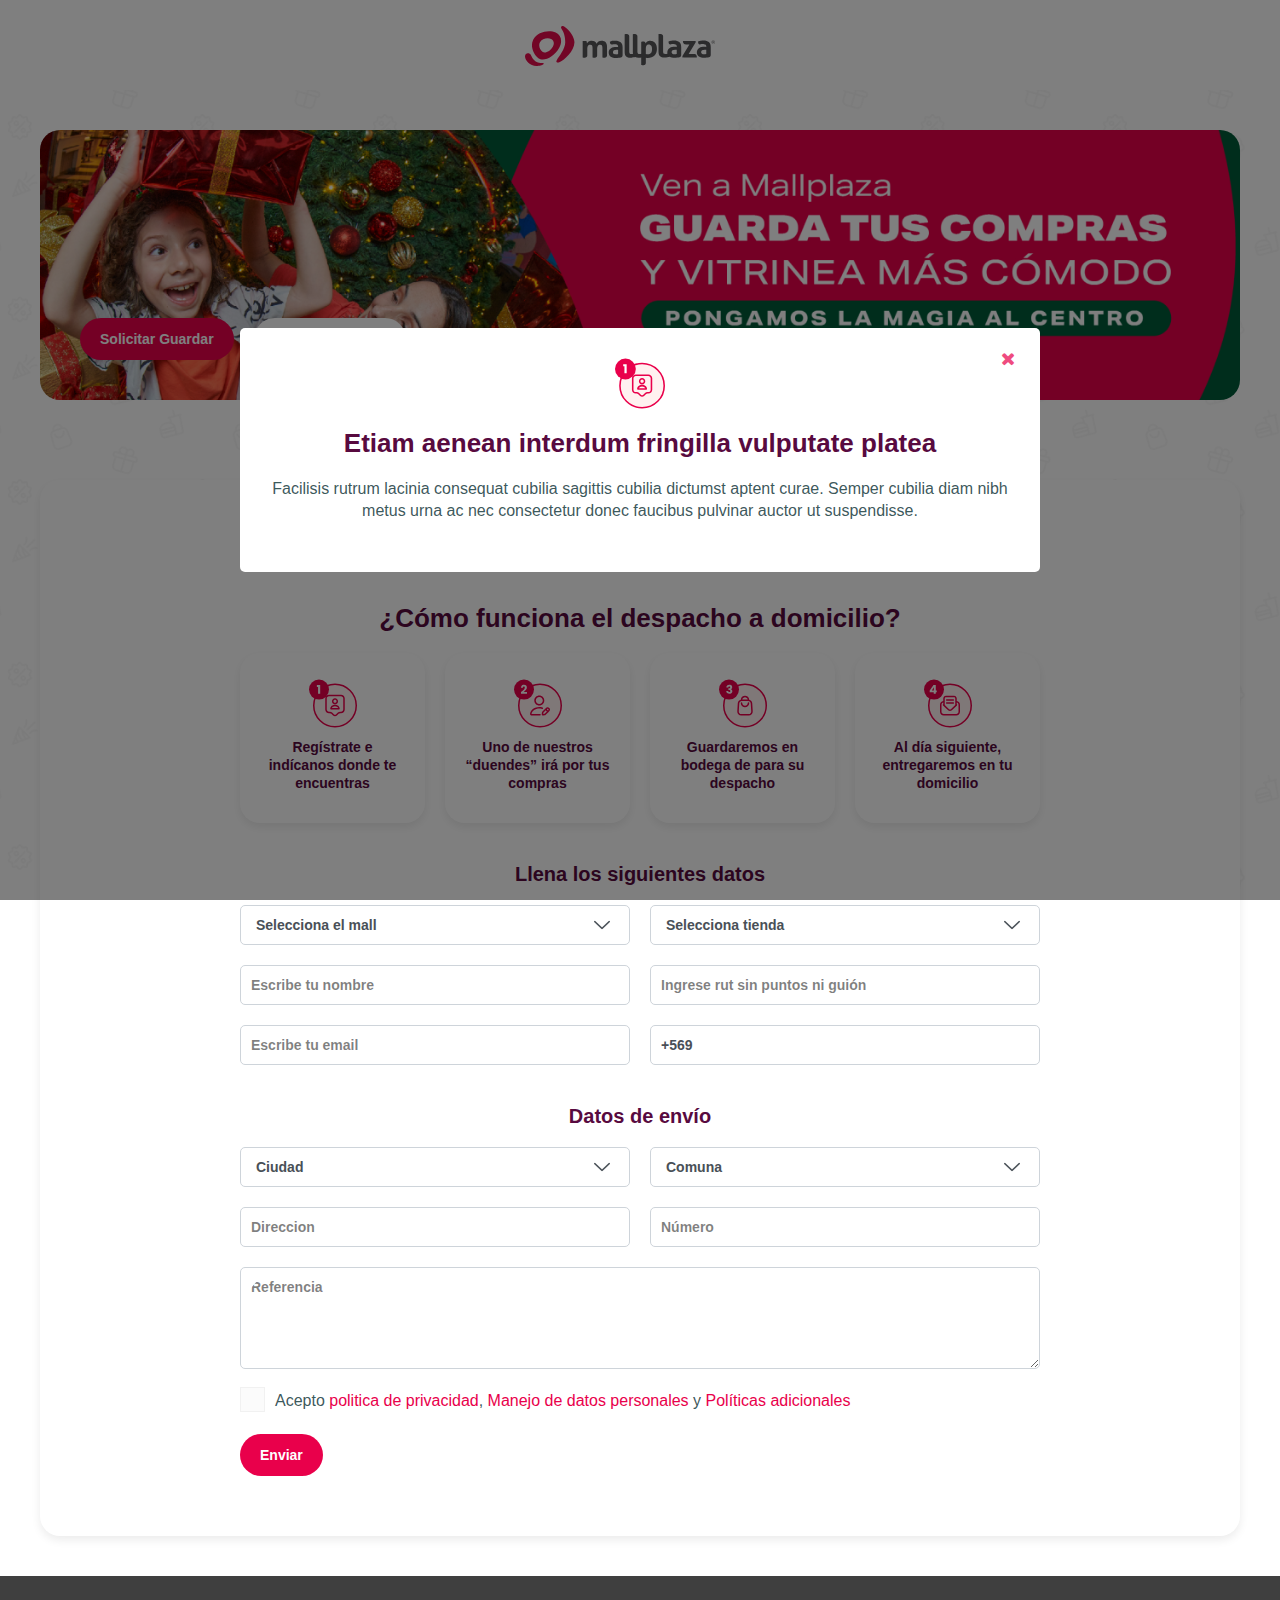
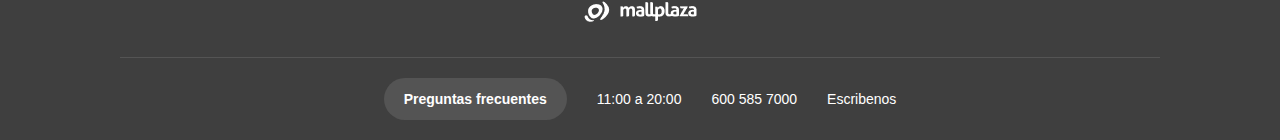
==== commit 5ecd7fcf: "fix" ====
--- a/index.html
+++ b/index.html
@@ -6,8 +6,8 @@
     <link href="./img/icons/Isotipo_verde.svg" rel="shortcut icon">
     <link rel="stylesheet" href="https://fonts.googleapis.com/css2?family=Material+Symbols+Rounded:opsz,wght,FILL,GRAD@48,400,0,0">
     <meta name="viewport" content="width=device-width, initial-scale=1, maximum-scale=1">
-    <link href="css/main.css?v=16825" rel="stylesheet" type="text/css">
-    <script src="js/main.js?v=16825" type="text/javascript"></script>
+    <link href="css/main.css?v=42877" rel="stylesheet" type="text/css">
+    <script src="js/main.js?v=42877" type="text/javascript"></script>
     <!-- Meta tags facebook-->
     <meta property="og:title" content="#">
     <meta property="og:description" content="#">
@@ -32,13 +32,13 @@
       <section class="section--main">
         <div class="section__wrap"> 
           <div class="section__body">
-            <div class="section__bg">
-              <div class="bg"><img src="img/uploads/background-1.jpeg"></div>
+            <div class="section__bg section__bg--mobile">
+              <div class="bg"><img src="img/uploads/banner-guardacompras-mobile.png"></div>
+            </div>
+            <div class="section__bg section__bg--desktop">
+              <div class="bg"><img src="img/uploads/banner-guardacompras-desktop.png"></div>
             </div>
             <div class="section__content">
-              <div class="section__image"> <img src="img/icons/logo-guardacompras.png"></div>
-              <p class="section__description">Esta navidad pongamos la magia al centro</p>
-              <p class="section__description">Regístrate y solicita tu servicio para guardar tus compras</p>
               <div class="section__buttons"><a data-goto=".section--form" data-tabs-1 class="btn">Solicitar Guardar</a><a data-goto=".section--form" data-tabs-2 class="btn btn--white">Solicitar delivery</a></div>
             </div>
           </div>
@@ -87,7 +87,7 @@
                     </div>
                     <div class="section__form">
                       <h4 class="section__title">Llena los siguientes datos</h4>
-                      <form class="form">
+                      <form class="form form--validation">
                         <div class="cols"> 
                           <div class="col-xs-12">
                             <div class="cols"> 
@@ -96,17 +96,17 @@
                                   <div class="form__input"> 
                                     <select name="#">
                                       <option value="#" disabled selected>Selecciona el mall</option>
-                                      <option value="#">Habitasse himenaeos nostra
-                                      </option>
-                                      <option value="#">Enim gravida nam
-                                      </option>
-                                      <option value="#">Diam morbi iaculis
-                                      </option>
-                                      <option value="#">Commodo augue praesent
-                                      </option>
-                                      <option value="#">In class condimentum
-                                      </option>
-                                      <option value="#">Odio colus gravida
+                                      <option value="#">Potenti rutrum taciti
+                                      </option>
+                                      <option value="#">Nibh habitasse vehicula
+                                      </option>
+                                      <option value="#">Blandit dui lacus
+                                      </option>
+                                      <option value="#">Vulputate tristique placerat
+                                      </option>
+                                      <option value="#">Etiam odio curabitur
+                                      </option>
+                                      <option value="#">Nibh mauris gravida
                                       </option>
                                     </select>
                                   </div>
@@ -117,17 +117,17 @@
                                   <div class="form__input"> 
                                     <select name="#">
                                       <option value="#" disabled selected>Selecciona tienda</option>
-                                      <option value="#">Sed gravida donec
-                                      </option>
-                                      <option value="#">Senectus sollicitudin orci
-                                      </option>
-                                      <option value="#">Adipiscing hendrerit vestibulum
-                                      </option>
-                                      <option value="#">Purus mattis porttitor
-                                      </option>
-                                      <option value="#">Vestibulum suspendisse magna
-                                      </option>
-                                      <option value="#">At luctus ultrices
+                                      <option value="#">Luctus sapien elit
+                                      </option>
+                                      <option value="#">Pretium leo ac
+                                      </option>
+                                      <option value="#">Himenaeos iaculis conubia
+                                      </option>
+                                      <option value="#">Congue rutrum etiam
+                                      </option>
+                                      <option value="#">Placerat laoreet id
+                                      </option>
+                                      <option value="#">Suscipit lobortis fermentum
                                       </option>
                                     </select>
                                   </div>
@@ -141,9 +141,9 @@
                                 </div>
                               </div>
                               <div class="col-md-6">
-                                <div class="form__element"> 
-                                  <div class="form__input"> 
-                                    <input type="text" name="#" placeholder="RUT">
+                                <div class="form__element">
+                                  <div class="form__input">
+                                    <input type="rut" name="#" placeholder="Ingrese rut sin puntos ni guión" required class="input-rut">
                                   </div>
                                 </div>
                               </div>
@@ -154,17 +154,10 @@
                                   </div>
                                 </div>
                               </div>
-                              <div class="col-md-2">
-                                <div class="form__element"> 
-                                  <div class="form__input"> 
-                                    <input type="text" name="#" value="+56">
-                                  </div>
-                                </div>
-                              </div>
-                              <div class="col-md-4">
-                                <div class="form__element"> 
-                                  <div class="form__input"> 
-                                    <input type="text" name="#" placeholder="Teléfono">
+                              <div class="col-md-6">
+                                <div class="form__element">
+                                  <div class="form__input">
+                                    <input id="phone" placeholder="Teléfono" type="text" name="#" value="+569" required>
                                   </div>
                                 </div>
                               </div>
@@ -178,17 +171,17 @@
                                   <div class="form__input"> 
                                     <select name="#">
                                       <option value="#" disabled selected>Ciudad</option>
-                                      <option value="#">Suspendisse habitasse mi
-                                      </option>
-                                      <option value="#">Vivamus eleifend sapien
-                                      </option>
-                                      <option value="#">Ut convallis curae
-                                      </option>
-                                      <option value="#">Est luctus justo
-                                      </option>
-                                      <option value="#">Cursus lectus nisi
-                                      </option>
-                                      <option value="#">Porta ultricies ut
+                                      <option value="#">At hac nullam
+                                      </option>
+                                      <option value="#">Consectetur laoreet elementum
+                                      </option>
+                                      <option value="#">Integer venenatis quisque
+                                      </option>
+                                      <option value="#">Dictum ut conubia
+                                      </option>
+                                      <option value="#">Etiam fringilla lectus
+                                      </option>
+                                      <option value="#">Duis velit sociosqu
                                       </option>
                                     </select>
                                   </div>
@@ -199,17 +192,17 @@
                                   <div class="form__input"> 
                                     <select name="#">
                                       <option value="#" disabled selected>Comuna</option>
-                                      <option value="#">Hac nisi fringilla
-                                      </option>
-                                      <option value="#">Congue nunc cursus
-                                      </option>
-                                      <option value="#">Ad nunc libero
-                                      </option>
-                                      <option value="#">Litora nisl habitasse
-                                      </option>
-                                      <option value="#">Habitasse vulputate tempor
-                                      </option>
-                                      <option value="#">Dui commodo quisque
+                                      <option value="#">Malesuada diam elementum
+                                      </option>
+                                      <option value="#">Rutrum sagittis vivamus
+                                      </option>
+                                      <option value="#">Posuere egestas malesuada
+                                      </option>
+                                      <option value="#">Auctor class neque
+                                      </option>
+                                      <option value="#">Sed nostra non
+                                      </option>
+                                      <option value="#">Nunc cubilia fames
                                       </option>
                                     </select>
                                   </div>
@@ -286,24 +279,24 @@
                     </div>
                     <div class="section__form">
                       <h4 class="section__title">Llena los siguientes datos</h4>
-                      <form class="form">
+                      <form class="form form--validation">
                         <div class="cols">
                           <div class="col-md-6">
                             <div class="form__element"> 
                               <div class="form__input"> 
                                 <select name="#">
                                   <option value="#" disabled selected>Selecciona el mall</option>
-                                  <option value="#">Leo quisque urna
-                                  </option>
-                                  <option value="#">Turpis dictum morbi
-                                  </option>
-                                  <option value="#">Eu pellentesque class
-                                  </option>
-                                  <option value="#">Morbi dictumst dictum
-                                  </option>
-                                  <option value="#">Tempor habitant platea
-                                  </option>
-                                  <option value="#">Hac dui est
+                                  <option value="#">Nullam interdum purus
+                                  </option>
+                                  <option value="#">Facilisis aliquam velit
+                                  </option>
+                                  <option value="#">Tortor mattis aliquam
+                                  </option>
+                                  <option value="#">Orci per gravida
+                                  </option>
+                                  <option value="#">Odio nisi iaculis
+                                  </option>
+                                  <option value="#">Fermentum potenti praesent
                                   </option>
                                 </select>
                               </div>
@@ -314,17 +307,17 @@
                               <div class="form__input"> 
                                 <select name="#">
                                   <option value="#" disabled selected>Selecciona tienda</option>
-                                  <option value="#">Elit convallis imperdiet
-                                  </option>
-                                  <option value="#">Morbi rhoncus tristique
-                                  </option>
-                                  <option value="#">Est curabitur hac
-                                  </option>
-                                  <option value="#">Nulla felis luctus
-                                  </option>
-                                  <option value="#">Massa auctor ultrices
-                                  </option>
-                                  <option value="#">Purus adipiscing per
+                                  <option value="#">Adipiscing praesent consectetur
+                                  </option>
+                                  <option value="#">Dictumst quam nisl
+                                  </option>
+                                  <option value="#">Mattis faucibus feugiat
+                                  </option>
+                                  <option value="#">Dictum tristique massa
+                                  </option>
+                                  <option value="#">Litora ligula euismod
+                                  </option>
+                                  <option value="#">Colus accumsan bibendum
                                   </option>
                                 </select>
                               </div>
@@ -338,9 +331,9 @@
                             </div>
                           </div>
                           <div class="col-md-6"> 
-                            <div class="form__element"> 
-                              <div class="form__input"> 
-                                <input type="text" name="#" placeholder="RUT">
+                            <div class="form__element">
+                              <div class="form__input">
+                                <input type="rut" name="#" placeholder="Ingrese rut sin puntos ni guión" required class="input-rut">
                               </div>
                             </div>
                           </div>
@@ -351,17 +344,10 @@
                               </div>
                             </div>
                           </div>
-                          <div class="col-md-2">
-                            <div class="form__element"> 
-                              <div class="form__input"> 
-                                <input type="text" name="#" value="+569" disabled>
-                              </div>
-                            </div>
-                          </div>
-                          <div class="col-md-4">
-                            <div class="form__element"> 
-                              <div class="form__input"> 
-                                <input type="text" name="#" placeholder="Ingresa tu teléfono">
+                          <div class="col-md-6">
+                            <div class="form__element">
+                              <div class="form__input">
+                                <input id="phone" placeholder="Teléfono" type="text" name="#" value="+569" required>
                               </div>
                             </div>
                           </div>
@@ -384,8 +370,8 @@
                   <div class="tab">
                     <div class="section__who">
                       <h3 class="section__title">¿Cómo retirar tus compras?</h3>
-                      <div class="cols">
-                        <div class="col-xs-6 col-md-3">
+                      <div class="cols cols--scroll">
+                        <div class="col-md-3">
                           <article class="article--who"> 
                             <div class="article__icon"> <img src="img/icons/icon-1.svg"></div>
                             <h4 class="article__title">indica tu ubicación y tu rut para llevarte tus compras</h4>
@@ -413,24 +399,24 @@
                     </div>
                     <div class="section__form">
                       <h4 class="section__title">Llena los siguientes datos</h4>
-                      <form class="form">
+                      <form class="form form--validation">
                         <div class="cols">
                           <div class="col-md-6">
                             <div class="form__element"> 
                               <div class="form__input"> 
                                 <select name="#">
                                   <option value="#" disabled selected>Selecciona el mall</option>
-                                  <option value="#">Lobortis tristique nostra
-                                  </option>
-                                  <option value="#">Proin metus nunc
-                                  </option>
-                                  <option value="#">At orci cursus
-                                  </option>
-                                  <option value="#">Euismod etiam velit
-                                  </option>
-                                  <option value="#">Aptent pulvinar cursus
-                                  </option>
-                                  <option value="#">Luctus justo sapien
+                                  <option value="#">Laoreet quis facilisis
+                                  </option>
+                                  <option value="#">Diam litora etiam
+                                  </option>
+                                  <option value="#">Lacus consectetur facilisis
+                                  </option>
+                                  <option value="#">Magna morbi sapien
+                                  </option>
+                                  <option value="#">Sem pellentesque nullam
+                                  </option>
+                                  <option value="#">Elementum placerat tortor
                                   </option>
                                 </select>
                               </div>
@@ -441,26 +427,26 @@
                               <div class="form__input"> 
                                 <select name="#">
                                   <option value="#" disabled selected>Selecciona tienda</option>
-                                  <option value="#">Ultricies ut purus
-                                  </option>
-                                  <option value="#">Viverra ut mauris
-                                  </option>
-                                  <option value="#">Luctus sem cursus
-                                  </option>
-                                  <option value="#">Massa porta himenaeos
-                                  </option>
-                                  <option value="#">Placerat vel fames
-                                  </option>
-                                  <option value="#">Tortor aenean velit
+                                  <option value="#">Quisque etiam erat
+                                  </option>
+                                  <option value="#">Arcu netus congue
+                                  </option>
+                                  <option value="#">Nostra pellentesque suscipit
+                                  </option>
+                                  <option value="#">Consectetur fames ut
+                                  </option>
+                                  <option value="#">Suscipit volutpat cras
+                                  </option>
+                                  <option value="#">Malesuada justo metus
                                   </option>
                                 </select>
                               </div>
                             </div>
                           </div>
                           <div class="col-md-12"> 
-                            <div class="form__element"> 
-                              <div class="form__input"> 
-                                <input type="text" name="#" placeholder="Rut">
+                            <div class="form__element">
+                              <div class="form__input">
+                                <input type="rut" name="#" placeholder="Ingrese rut sin puntos ni guión" required class="input-rut">
                               </div>
                             </div>
                           </div>
@@ -477,6 +463,23 @@
           </div>
         </div>
       </section>
+    </div>
+    <div class="modal modal--confirmation modal--in">
+      <div class="modal__back"></div>
+      <div class="modal__front">
+        <div class="modal__box">
+          <div class="modal__close"><span class="fa fa-close"></span></div>
+          <div class="modal__body">
+            <div class="modal__content">
+              <div class="modal__icon"> <img src="img/icons/icon-1.svg"></div>
+              <h3 class="modal__title">Etiam aenean interdum fringilla vulputate platea
+              </h3>
+              <p>Facilisis rutrum lacinia consequat cubilia sagittis cubilia dictumst aptent curae. Semper cubilia diam nibh metus urna ac nec consectetur donec faucibus pulvinar auctor ut suspendisse.
+              </p>
+            </div>
+          </div>
+        </div>
+      </div>
     </div>
     <footer>
       <div class="footer__wrap"> 
--- a/css/main.css
+++ b/css/main.css
@@ -2660,13 +2660,20 @@
   left: 0;
   width: 100%;
   height: 100%;
-  z-index: 30;
+  z-index: 500;
   display: none;
+  padding-top: 70px;
+  transition: 0.5s;
+}
+@media (min-width: 720px) {
+  .modal {
+    padding-top: 0;
+  }
 }
 .modal.modal--in {
   display: table;
-  -webkit-animation: fadeIn 0.5s ease;
-          animation: fadeIn 0.5s ease;
+  -webkit-animation: fadeIn 0.1s ease;
+          animation: fadeIn 0.1s ease;
 }
 .modal.modal--in .modal__box {
   -webkit-animation: scaleFadeIn 0.5s 0.2s ease backwards;
@@ -2674,302 +2681,109 @@
 }
 .modal.modal--out {
   display: table;
-  -webkit-animation: fadeOut 0.2s ease both;
-          animation: fadeOut 0.2s ease both;
+  -webkit-animation: fadeOut 1s ease both;
+          animation: fadeOut 1s ease both;
 }
 .modal.modal--out .modal__box {
-  -webkit-animation: scaleFadeOut 0.2s ease both;
-          animation: scaleFadeOut 0.2s ease both;
+  -webkit-animation: scaleFadeOut 1s ease both;
+          animation: scaleFadeOut 1s ease both;
+}
+.modal .modal__icon {
+  margin-bottom: 20px;
+}
+.modal .modal__icon img {
+  width: 80px;
 }
 .modal .modal__back {
-  position: absolute;
+  position: fixed;
   top: 0;
   left: 0;
   width: 100%;
   height: 100%;
-  background-color: rgba(0,43,255,0.6);
+  background: rgba(0,0,0,0.5);
 }
 .modal .modal__front {
   position: relative;
+  width: 100%;
   height: 100%;
   display: table-cell;
   text-align: center;
   vertical-align: middle;
-  -ms-flex-align: center;
-      align-items: center;
-  -ms-flex-pack: center;
-      justify-content: center;
-}
-@media (min-width: 720px) {
-  .modal .modal__front {
-    display: -ms-flexbox;
-    display: flex;
-    -ms-flex-align: center;
-        align-items: center;
-    -ms-flex-pack: center;
-        justify-content: center;
-  }
-}
-.modal .modal__front.modal__front--openinfo .modal__search__info {
-  display: block;
-  -webkit-animation: fadeIn 0.5s;
-          animation: fadeIn 0.5s;
-}
-.modal .modal__front.modal__front--openinfo .modal__search__info .modal__search__box {
-  height: 450px;
-}
-@media (min-width: 720px) {
-  .modal .modal__front.modal__front--openinfo .modal__search__info .modal__search__box {
-    height: 430px;
-  }
-}
-.modal .modal__header {
-  padding: 20px 20px;
-  box-shadow: 0 7px 30px -10px rgba(150,170,180,0.2);
-  border-radius: 40px;
+}
+.modal .modal__box {
+  position: relative;
+  padding: 20px 10px;
+  min-height: auto;
+  border-radius: 5px;
+  margin: 10px;
+  text-align: center;
+  z-index: 2;
+  background: #fff;
+  max-width: 800px;
+}
+@media (min-width: 720px) {
+  .modal .modal__box {
+    margin: 0 auto;
+    padding: 30px;
+  }
+}
+.modal .modal__box .modal__content {
+  margin-bottom: 20px;
+}
+.modal .modal__box .modal__icon {
+  margin-bottom: 20px;
+}
+.modal .modal__box .modal__icon img {
+  width: 50px;
+}
+.modal .modal__box .modal__flex {
   display: -ms-flexbox;
   display: flex;
 }
-.modal .modal__header .modal__icon {
-  margin-right: 20px;
-}
-.modal .modal__header .modal__icon img {
-  width: 60px;
-}
-.modal .modal__header .modal__header__content {
-  text-align: left;
-}
-.modal .modal__header .modal__header__content .modal__title {
-  color: #e9004b;
-  font-style: italic;
-  margin-bottom: 0;
-}
-.modal .modal__header .modal__header__content .modal__category {
-  color: #e9004b;
-  opacity: 0.7;
-  font-size: 12px;
-}
-.modal .modal__box {
-  border-radius: 40px;
-  background: #fff;
-  max-width: 500px;
-  position: relative;
-  height: 350px;
-  margin: 0 auto;
-}
-@media (min-width: 720px) {
-  .modal .modal__box {
-    margin: initial;
-    width: 800px;
-  }
-}
-.modal .modal__content .modal__search__result {
-  padding: 10px 20px;
-  display: -ms-flexbox;
-  display: flex;
-  -ms-flex-align: center;
-      align-items: center;
-  color: #e9004b;
-  border-radius: 20px;
-  background-color: transparent;
-  transition: 0.5s;
-}
-.modal .modal__content .modal__search__result:hover {
-  background-color: rgba(0,43,255,0.1);
-}
-.modal .modal__content .modal__search__result .modal__search__name {
-  font-size: 12px;
-  line-height: 22px;
-  margin-right: 10px;
-}
-@media (min-width: 720px) {
-  .modal .modal__content .modal__search__result .modal__search__name {
-    font-size: 20px;
-    line-height: 24px;
-    margin-right: 20px;
-  }
-}
-.modal .modal__content .modal__search__result .modal__search__tag {
-  font-size: 10px;
-  line-height: 18px;
-  opacity: 0.7;
-  border: 1px dashed #e9004b;
-  border-radius: 15px;
-  padding: 2px 5px;
-}
-@media (min-width: 720px) {
-  .modal .modal__content .modal__search__result .modal__search__tag {
-    padding: 5px 10px;
-    font-size: 18px;
-    line-height: 22px;
-  }
-}
-.modal .modal__search__info {
-  position: absolute;
-  top: 50%;
-  left: 50%;
-  -webkit-transform: translate(-50%, -50%);
-          transform: translate(-50%, -50%);
-  width: 100%;
-  z-index: 2;
-  padding: 0px 5px;
-  text-align: left;
-  display: none;
-  -webkit-animation: fadeOut 0.5s;
-          animation: fadeOut 0.5s;
-}
-@media (min-width: 720px) {
-  .modal .modal__search__info {
-    position: relative;
-    top: initial;
-    left: initial;
-    -webkit-transform: initial;
-            transform: initial;
-    margin: 0;
-    width: 39%;
-    margin: 10px;
-  }
-}
-.modal .modal__search__info .modal__search__box {
-  background-color: #a9e4d7;
-  border-radius: 40px;
-  padding: 10px 20px;
-  box-shadow: 0 7px 30px -10px rgba(150,170,180,0.2);
-  overflow-y: scroll;
-  transition: 0.5s;
-  color: #fff;
-  height: 0;
-/* Cambiamos el fondo y agregamos una sombra cuando esté en hover */
-/* Cambiamos el fondo cuando esté en active */
-}
-@media (min-width: 720px) {
-  .modal .modal__search__info .modal__search__box {
-    padding: 20px 40px;
-  }
-}
-.modal .modal__search__info .modal__search__box>* {
-  -webkit-animation: slideFadeUp 0.5s ease backwards;
-          animation: slideFadeUp 0.5s ease backwards;
-}
-.modal .modal__search__info .modal__search__box>*:nth-child(1) {
-  -webkit-animation-delay: 0.2s;
-          animation-delay: 0.2s;
-}
-.modal .modal__search__info .modal__search__box>*:nth-child(2) {
-  -webkit-animation-delay: 0.4s;
-          animation-delay: 0.4s;
-}
-.modal .modal__search__info .modal__search__box>*:nth-child(3) {
-  -webkit-animation-delay: 0.6s;
-          animation-delay: 0.6s;
-}
-.modal .modal__search__info .modal__search__box>*:nth-child(4) {
-  -webkit-animation-delay: 0.8s;
-          animation-delay: 0.8s;
-}
-.modal .modal__search__info .modal__search__box>*:nth-child(5) {
-  -webkit-animation-delay: 1s;
-          animation-delay: 1s;
-}
-.modal .modal__search__info .modal__search__box::-webkit-scrollbar {
-  width: 8px /* Tamaño del scroll en vertical */;
-  height: 8px /* Tamaño del scroll en horizontal */;
-}
-.modal .modal__search__info .modal__search__box::-webkit-scrollbar-thumb {
-  background: #fff;
-  border-radius: 4px;
-}
-.modal .modal__search__info .modal__search__box::-webkit-scrollbar-thumb:hover {
-  background: #b3b3b3;
-  box-shadow: 0 0 2px 1px rgba(0,0,0,0.2);
-}
-.modal .modal__search__info .modal__search__box::-webkit-scrollbar-thumb:active {
-  background-color: #999;
-}
-.modal .modal__search__info .modal__search__box .modal__info__tag {
-  display: inline-block;
-  font-size: 12px;
-  line-height: 18px;
-  opacity: 4;
-  border: 1px dashed #fff;
-  border-radius: 15px;
-  padding: 2px 10px;
-  margin-bottom: 10px;
-}
-.modal .modal__search__info .modal__search__box .modal__info__name {
-  font-size: 20px;
-  line-height: 22px;
-  font-weight: bold;
-  margin-bottom: 20px;
-}
-@media (min-width: 480px) {
-  .modal .modal__search__info .modal__search__box .modal__info__name {
-    font-size: 26px;
-    line-height: 29px;
-  }
-}
-.modal .modal__search__info .modal__search__box .modal__info__items {
-  padding: 10px;
-  padding-left: 0;
-}
-.modal .modal__search__info .modal__search__box .modal__info__items .modal__info__item {
-  padding: 10px 0px;
-  font-weight: bold;
-  font-style: italic;
-  position: relative;
-  padding-left: 10px;
-}
-.modal .modal__search__info .modal__search__box .modal__info__items .modal__info__item:after {
-  content: '';
-  position: absolute;
-  top: 20px;
-  left: 0;
-  width: 5px;
-  height: 5px;
-  border-radius: 50%;
-  background-color: #fff;
-}
-.modal .modal__search__info .modal__search__box .modal__info__description {
-  font-size: 14px;
-  line-height: 24px;
-}
-.modal .modal__search__info .modal__search__box .modal__info__link {
-  text-align: center;
-  padding: 10px;
-}
-.modal .modal__search__info .modal__search__box .modal__info__link .btn {
-  font-weight: bold;
-  font-size: 18px;
-}
-.modal .modal__search__info .modal__search__box .modal__info__link .btn span {
-  margin-left: 10px;
-}
-.modal .modal__search__info .modal__search__footer {
-  display: -ms-flexbox;
-  display: flex;
-  padding: 20px;
-  -ms-flex-pack: end;
-      justify-content: flex-end;
-}
 .modal .modal__close {
   position: absolute;
-  top: 0;
-  right: 0;
-  padding: 10px 15px;
-  opacity: 0.5;
-  color: #666;
+  top: 10px;
+  right: 10px;
+  color: #e9004b;
+  opacity: 1;
+  font-weight: bold;
+  font-size: 16px;
+  transition: 0.5s;
+}
+@media (min-width: 720px) {
+  .modal .modal__close {
+    padding: 10px 15px;
+    background-color: transparent;
+    opacity: 0.7;
+    font-size: 18px;
+  }
 }
 .modal .modal__close:hover {
   cursor: pointer;
-}
-.modal__bg {
-  width: 100%;
-  height: 100%;
-  background-color: #000;
-  opacity: 0.7;
-  position: absolute;
-  top: 0;
-  z-index: 20;
+  opacity: 1;
+}
+.modal .modal__close span {
+  margin-left: 10px;
+}
+.modal .modal__content {
+  margin-bottom: 20px;
+  margin: 0 auto;
+  padding: 0 15px;
+}
+@media (min-width: 720px) {
+  .modal .modal__content {
+    padding: 0;
+  }
+}
+.modal .modal__content p:first-child {
+  line-height: 26px;
+  font-size: 16px;
+  color: #580a3f;
+}
+@media (min-width: 720px) {
+  .modal .modal__content p:first-child {
+    font-size: 18px;
+  }
 }
 #sections {
   position: relative;
@@ -3255,6 +3069,36 @@
   overflow: hidden;
   border-radius: 20px;
   padding: 40px;
+  height: 400px;
+  display: -ms-flexbox;
+  display: flex;
+  -ms-flex-pack: center;
+      justify-content: center;
+  -ms-flex-align: end;
+      align-items: flex-end;
+}
+@media (min-width: 720px) {
+  section.section--main .section__wrap .section__body {
+    -ms-flex-pack: start;
+        justify-content: flex-start;
+    height: 270px;
+  }
+}
+section.section--main .section__bg {
+  display: none;
+}
+section.section--main .section__bg.section__bg--mobile {
+  display: block;
+}
+@media (min-width: 720px) {
+  section.section--main .section__bg.section__bg--mobile {
+    display: none;
+  }
+}
+@media (min-width: 720px) {
+  section.section--main .section__bg.section__bg--desktop {
+    display: block;
+  }
 }
 section.section--main .section__content {
   color: #fff;
@@ -3398,16 +3242,37 @@
 section.section--state .section__info .section__info__item .section__name {
   font-weight: bold;
 }
+section.section--state .section__flex {
+  display: -ms-flexbox;
+  display: flex;
+  -ms-flex-pack: row;
+      justify-content: row;
+}
+@media (min-width: 720px) {
+  section.section--state .section__flex {
+    -ms-flex-direction: column;
+        flex-direction: column;
+  }
+}
 section.section--state .section__states {
   position: relative;
   display: -ms-flexbox;
   display: flex;
+  -ms-flex-direction: column;
+      flex-direction: column;
   -ms-flex-pack: justify;
       justify-content: space-between;
   margin-top: 80px;
   max-width: 800px;
   margin: 0 auto;
 }
+@media (min-width: 720px) {
+  section.section--state .section__states {
+    -ms-flex-direction: row;
+        flex-direction: row;
+    width: 100%;
+  }
+}
 section.section--state .section__states:first-child {
   margin-bottom: 20px;
   padding-bottom: 20px;
@@ -3416,66 +3281,198 @@
 section.section--state .section__states:after {
   content: "";
   position: absolute;
-  top: 25%;
-  left: 50%;
-  -webkit-transform: translate(-50%, -50%);
-          transform: translate(-50%, -50%);
-  width: 100%;
-  height: 5px;
+  top: 0;
+  left: -50%;
+  -webkit-transform: translate(-50%, 0%);
+          transform: translate(-50%, 0%);
+  width: 5px;
+  height: 100%;
   background-color: rgba(0,0,0,0.1);
+}
+@media (min-width: 720px) {
+  section.section--state .section__states:after {
+    width: 100%;
+    height: 5px;
+    top: 25%;
+    left: 50%;
+    -webkit-transform: translate(-50%, -50%);
+            transform: translate(-50%, -50%);
+  }
 }
 section.section--state .section__states:before {
   content: "";
   position: absolute;
-  top: 25%;
-  left: 0%;
-  -webkit-transform: translate(0%, -50%);
-          transform: translate(0%, -50%);
-  width: 0%;
-  height: 5px;
+  top: 0%;
+  left: -50%;
+  -webkit-transform: translate(-50%, 0%);
+          transform: translate(-50%, 0%);
+  width: 5px;
+  height: 0%;
   background-color: #e9004b;
 }
+@media (min-width: 720px) {
+  section.section--state .section__states:before {
+    width: 0%;
+    height: 5px;
+    top: 25%;
+    left: 0%;
+    -webkit-transform: translate(0%, -50%);
+            transform: translate(0%, -50%);
+  }
+}
+section.section--state .section__states.section__states--16:before {
+  height: 16%;
+}
+@media (min-width: 720px) {
+  section.section--state .section__states.section__states--16:before {
+    height: 5px;
+    width: 16%;
+  }
+}
+section.section--state .section__states.section__states--32:before {
+  height: 32%;
+}
+@media (min-width: 720px) {
+  section.section--state .section__states.section__states--32:before {
+    height: 5px;
+    width: 32%;
+  }
+}
+section.section--state .section__states.section__states--48:before {
+  height: 48%;
+}
+@media (min-width: 720px) {
+  section.section--state .section__states.section__states--48:before {
+    height: 5px;
+    width: 48%;
+  }
+}
+section.section--state .section__states.section__states--64:before {
+  height: 64%;
+}
+@media (min-width: 720px) {
+  section.section--state .section__states.section__states--64:before {
+    height: 5px;
+    width: 64%;
+  }
+}
+section.section--state .section__states.section__states--80:before {
+  height: 80%;
+}
+@media (min-width: 720px) {
+  section.section--state .section__states.section__states--80:before {
+    height: 5px;
+    width: 80%;
+  }
+}
 section.section--state .section__states.section__states--20:before {
-  width: 20%;
+  height: 20%;
+}
+@media (min-width: 720px) {
+  section.section--state .section__states.section__states--20:before {
+    height: 5px;
+    width: 20%;
+  }
 }
 section.section--state .section__states.section__states--25:before {
-  width: 25%;
+  height: 25%;
+}
+@media (min-width: 720px) {
+  section.section--state .section__states.section__states--25:before {
+    height: 5px;
+    width: 25%;
+  }
 }
 section.section--state .section__states.section__states--33:before {
-  width: 33%;
+  height: 33%;
+}
+@media (min-width: 720px) {
+  section.section--state .section__states.section__states--33:before {
+    height: 5px;
+    width: 33%;
+  }
 }
 section.section--state .section__states.section__states--50:before {
-  width: 50%;
+  height: 50%;
+}
+@media (min-width: 720px) {
+  section.section--state .section__states.section__states--50:before {
+    height: 5px;
+    width: 50%;
+  }
 }
 section.section--state .section__states.section__states--66:before {
-  width: 66%;
+  height: 66%;
+}
+@media (min-width: 720px) {
+  section.section--state .section__states.section__states--66:before {
+    height: 5px;
+    width: 66%;
+  }
 }
 section.section--state .section__states.section__states--75:before {
-  width: 75%;
+  height: 75%;
+}
+@media (min-width: 720px) {
+  section.section--state .section__states.section__states--75:before {
+    height: 5px;
+    width: 75%;
+  }
 }
 section.section--state .section__states.section__states--40:before {
-  width: 40%;
+  height: 40%;
+}
+@media (min-width: 720px) {
+  section.section--state .section__states.section__states--40:before {
+    height: 5px;
+    width: 40%;
+  }
 }
 section.section--state .section__states.section__states--60:before {
-  width: 60%;
+  height: 60%;
+}
+@media (min-width: 720px) {
+  section.section--state .section__states.section__states--60:before {
+    height: 5px;
+    width: 60%;
+  }
 }
 section.section--state .section__states.section__states--80:before {
-  width: 80%;
+  height: 80%;
+}
+@media (min-width: 720px) {
+  section.section--state .section__states.section__states--80:before {
+    height: 5px;
+    width: 80%;
+  }
 }
 section.section--state .section__states.section__states--100:before {
-  width: 100%;
+  height: 100%;
+}
+@media (min-width: 720px) {
+  section.section--state .section__states.section__states--100:before {
+    height: 5px;
+    width: 100%;
+  }
 }
 section.section--state .section__states .section__state {
   display: inline-block;
   position: relative;
   z-index: 2;
-  padding: 10px;
   text-align: center;
-  max-width: 100px;
+  max-width: 60px;
+  min-width: 60px;
+  margin-bottom: 20px;
+}
+@media (min-width: 720px) {
+  section.section--state .section__states .section__state {
+    margin-bottom: 0;
+  }
 }
 section.section--state .section__states .section__state.current .section__icon {
   background-color: #e9004b;
   border-color: #e9004b;
+  opacity: 1;
 }
 section.section--state .section__states .section__state.current .section__icon img {
   opacity: 1;
@@ -3484,9 +3481,9 @@
   font-weight: bold;
 }
 section.section--state .section__states .section__state .section__icon {
-  width: 40px;
-  height: 40px;
-  line-height: 40px;
+  width: 60px;
+  height: 60px;
+  line-height: 60px;
   text-align: center;
   border-radius: 50%;
   overflow: hidden;
@@ -3496,10 +3493,11 @@
       justify-content: center;
   -ms-flex-align: center;
       align-items: center;
-  margin: 0 auto;
-  margin-bottom: 10px;
   background-color: #fff;
   border: 3px solid #f1f1f1;
+  margin: initial;
+  margin-bottom: 10px;
+  opacity: 0.7;
 }
 @media (min-width: 720px) {
   section.section--state .section__states .section__state .section__icon {
@@ -3513,7 +3511,7 @@
 }
 section.section--state .section__states .section__state .section__icon img {
   opacity: 0.3;
-  width: 20px;
+  width: 35px;
 }
 @media (min-width: 720px) {
   section.section--state .section__states .section__state .section__icon img {
@@ -3523,6 +3521,8 @@
 section.section--state .section__states .section__state .section__text {
   font-size: 10px;
   line-height: 16px;
+  background-color: #fff;
+  margin-bottom: 0;
 }
 @media (min-width: 720px) {
   section.section--state .section__states .section__state .section__text {
